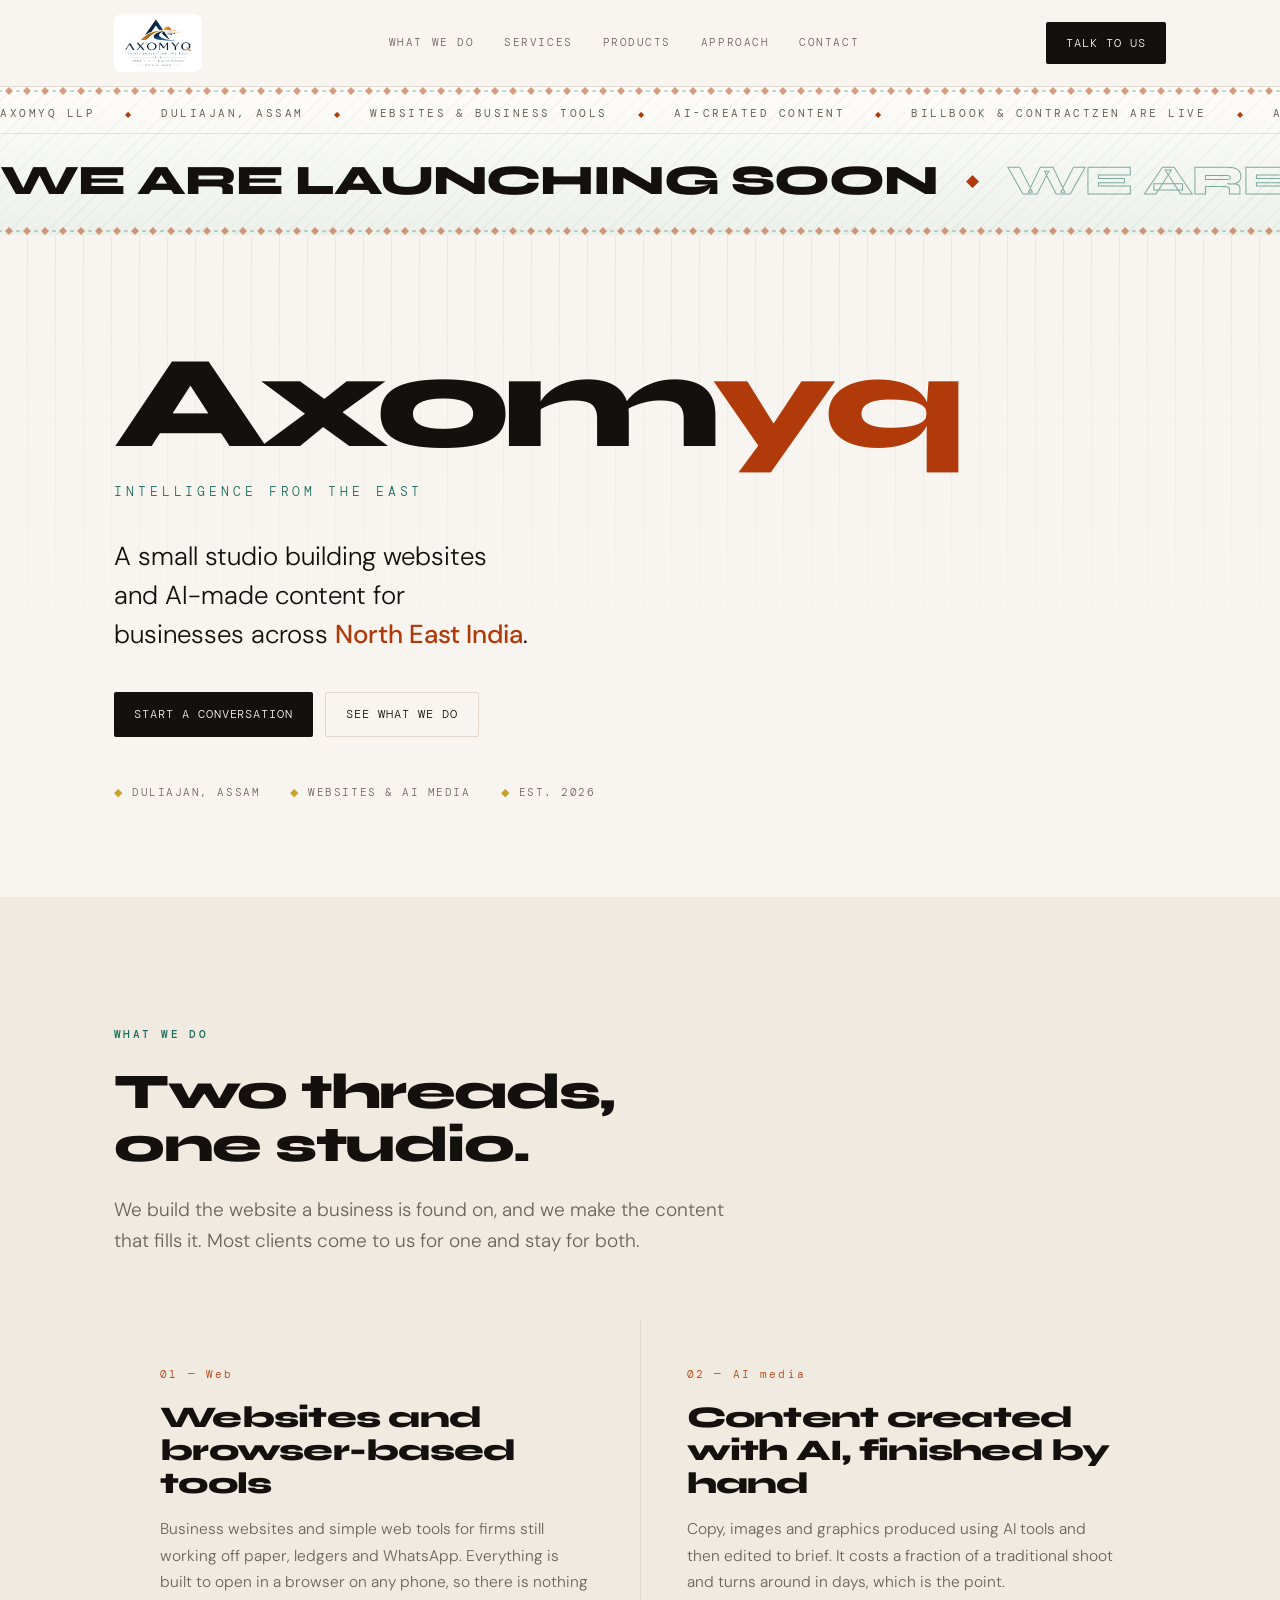
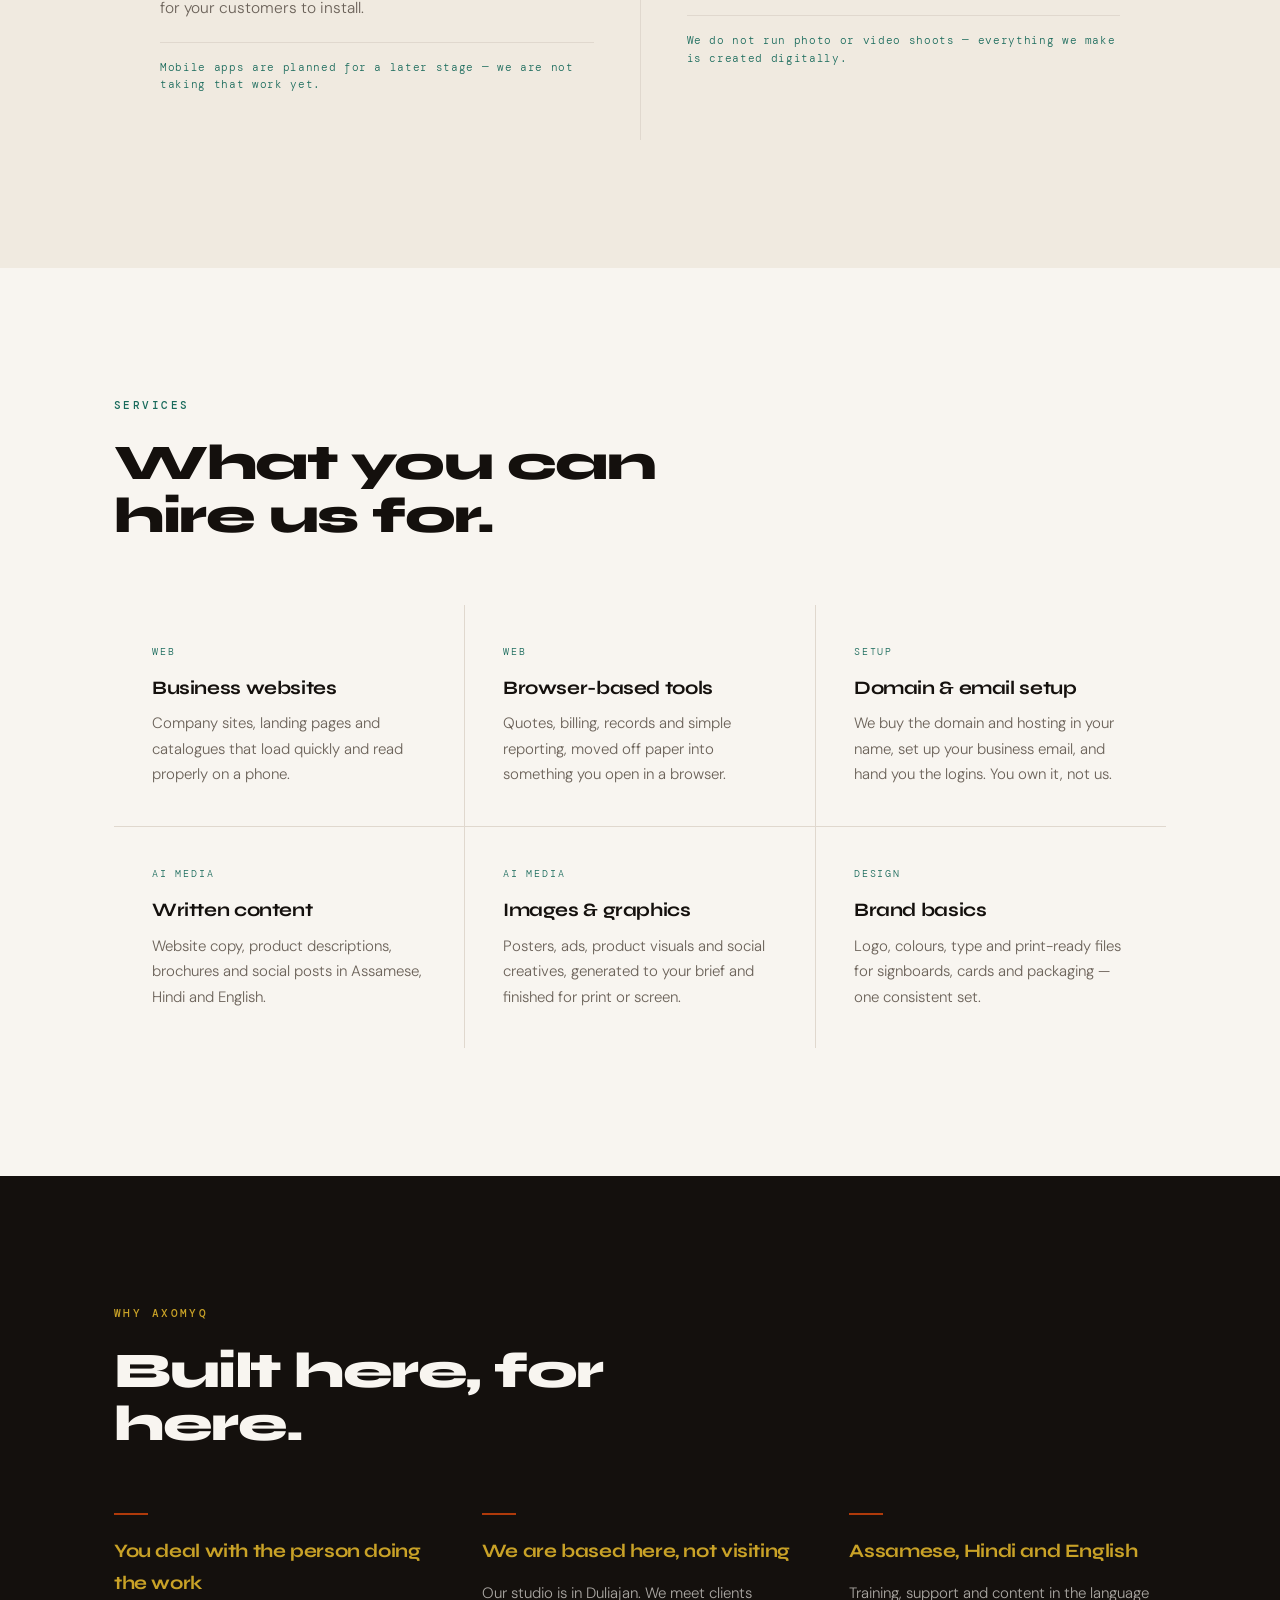
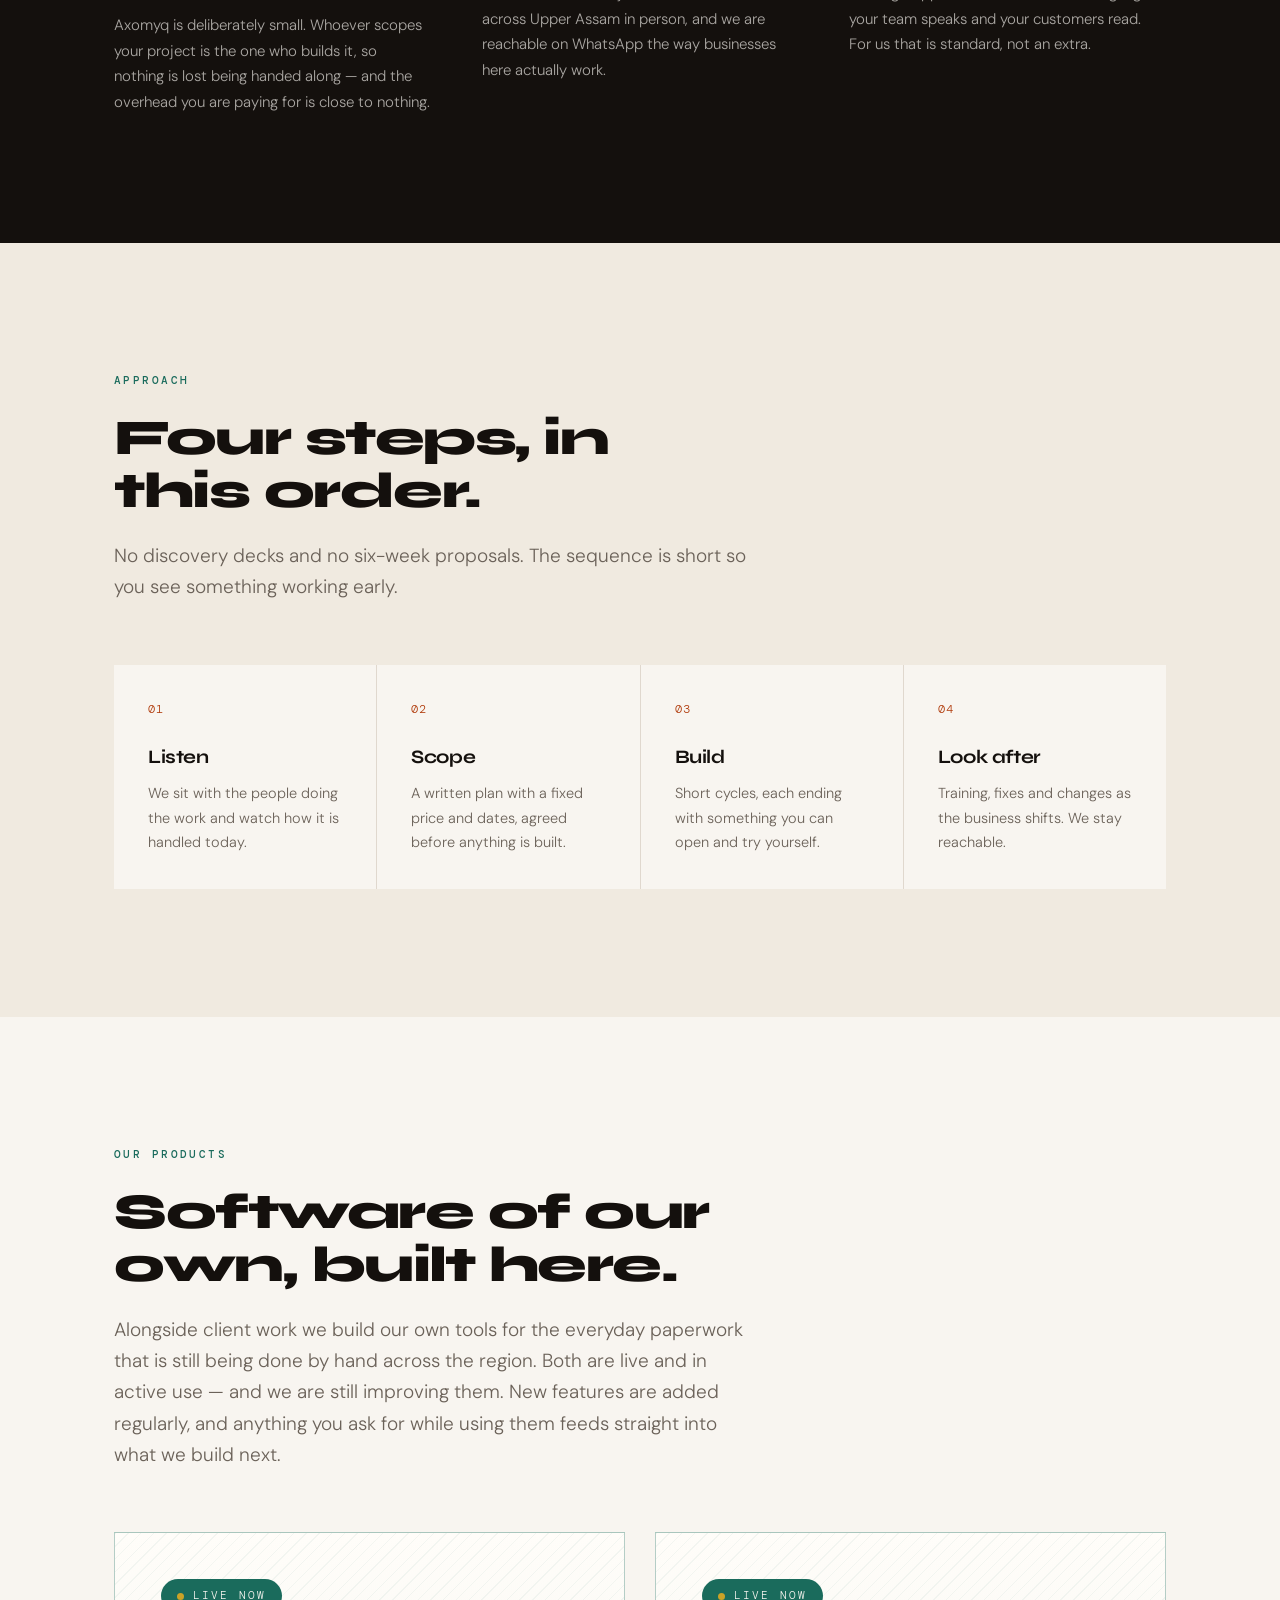
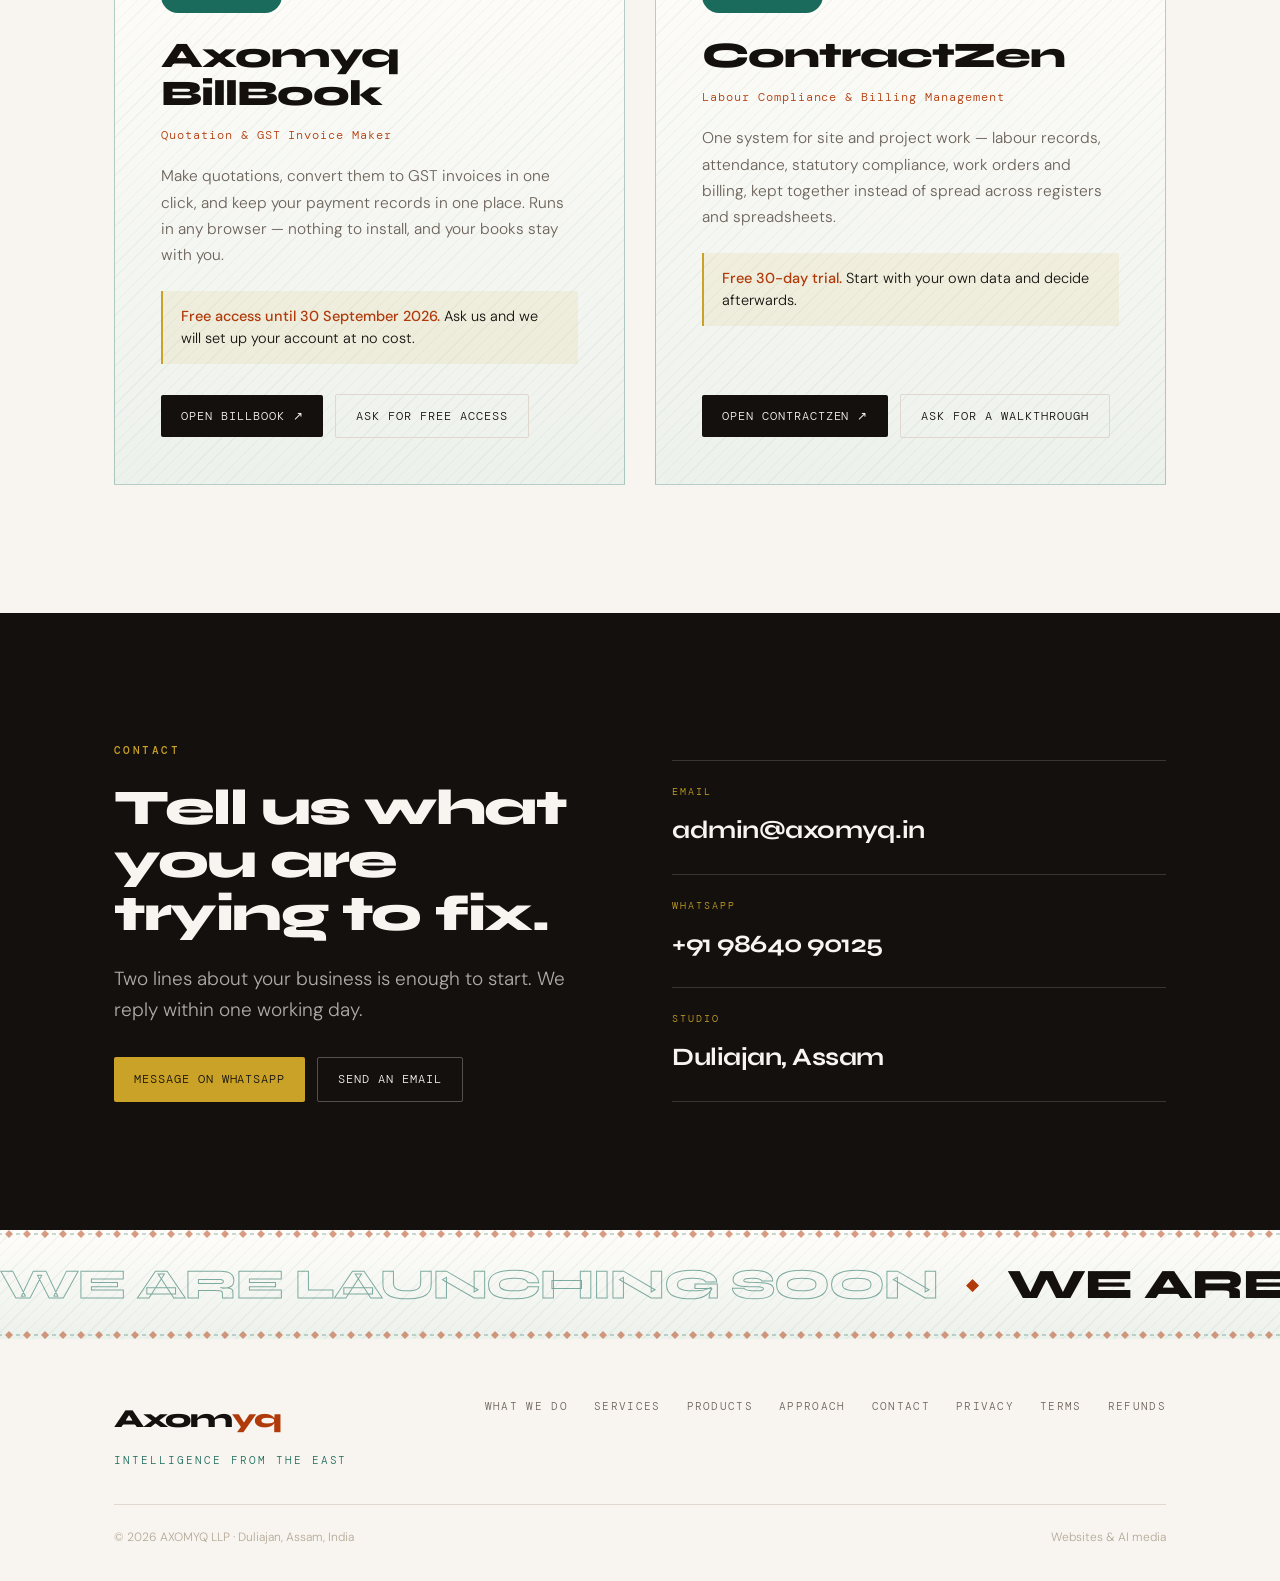
==== index.html @ 0bd185c6 "Add files via upload" ====
<!DOCTYPE html>
<html lang="en">
<head>
<meta charset="UTF-8">
<meta name="viewport" content="width=device-width, initial-scale=1.0">
<title>Axomyq — Websites &amp; AI Media · Duliajan, Assam</title>
<meta name="description" content="Axomyq LLP is a small software and AI-media studio in Duliajan, Assam, building websites and business tools for firms across North East India.">
<meta name="theme-color" content="#F8F5F0">
<meta name="referrer" content="strict-origin-when-cross-origin">
<meta http-equiv="Content-Security-Policy" content="upgrade-insecure-requests">
<script>if (window.top !== window.self) { window.top.location = window.self.location; }</script>

<meta property="og:title" content="Axomyq — Intelligence from the East">
<meta property="og:description" content="Websites, business tools and AI-created content for businesses across North East India. Built in Duliajan, Assam.">
<meta property="og:type" content="website">
<meta property="og:url" content="https://www.axomyq.in/">
<meta property="og:image" content="https://www.axomyq.in/logo.jpeg">

<link rel="icon" href="logo.jpeg">
<link rel="preconnect" href="https://fonts.googleapis.com">
<link rel="preconnect" href="https://fonts.gstatic.com" crossorigin>
<link href="https://fonts.googleapis.com/css2?family=Syne:wght@600;700;800&family=DM+Sans:wght@300;400;500&family=DM+Mono:wght@400;500&display=swap" rel="stylesheet">

<style>
/* ---------- tokens ---------- */
:root{
  --rice:#F8F5F0;
  --rice-deep:#F0EAE0;
  --ink:#14100D;
  --sindoor:#B03A0A;
  --pator:#1A6B5C;
  --muga:#C9A227;
  --clay:#6B6259;
  --line:#E0D8CE;
  --mist:#EDF1EC;        /* pale teal-cream, launch band ground */

  --display:'Syne',sans-serif;
  --body:'DM Sans',sans-serif;
  --mono:'DM Mono',ui-monospace,monospace;

  --pad:clamp(20px,5vw,64px);
  --band:clamp(72px,10vw,128px);
  --max:1180px;
}

*{box-sizing:border-box;margin:0;padding:0}
html{scroll-behavior:smooth}

body{
  background:var(--rice);
  color:var(--ink);
  font-family:var(--body);
  font-weight:300;
  font-size:16px;
  line-height:1.7;
  -webkit-font-smoothing:antialiased;
  overflow-x:hidden;
}

a{color:inherit}
img{display:block}

:focus-visible{outline:2px solid var(--sindoor);outline-offset:3px;border-radius:2px}

.shell{width:100%;max-width:var(--max);margin:0 auto;padding-left:var(--pad);padding-right:var(--pad)}

.skip{position:absolute;left:-9999px;top:0;z-index:99;background:var(--ink);color:var(--rice);padding:12px 18px;font-size:13px}
.skip:focus{left:8px;top:8px}

/* ---------- shared type ---------- */
.eyebrow{
  font-family:var(--mono);font-size:11px;font-weight:500;
  letter-spacing:.22em;text-transform:uppercase;color:var(--pator);
  display:block;margin-bottom:22px;
}
.eyebrow.on-dark{color:var(--muga)}

.h2{
  font-family:var(--display);font-weight:800;
  font-size:clamp(30px,4.6vw,50px);
  line-height:1.06;letter-spacing:-.03em;max-width:16ch;
}
.h3{font-family:var(--display);font-weight:700;font-size:19px;line-height:1.25;letter-spacing:-.02em}
.lede{font-size:clamp(16px,1.7vw,19px);color:var(--clay);line-height:1.65;max-width:52ch;margin-top:22px}
.dark .lede{color:rgba(248,245,240,.68)}

/* ---------- weave rule (gamosa motif) ---------- */
.weave{
  height:8px;background-repeat:repeat-x;background-size:18px 8px;
  background-image:url("data:image/svg+xml,%3Csvg xmlns='http://www.w3.org/2000/svg' width='18' height='8' viewBox='0 0 18 8'%3E%3Cpath d='M9 0l4 4-4 4-4-4z' fill='%23B03A0A'/%3E%3Cpath d='M0 4h2M16 4h2' stroke='%231A6B5C' stroke-width='1'/%3E%3C/svg%3E");
  opacity:.5;
}

/* ---------- header ---------- */
.site-head{
  position:sticky;top:0;z-index:40;
  background:rgba(248,245,240,.92);
  backdrop-filter:blur(10px);
  border-bottom:1px solid var(--line);
}
.head-in{display:flex;align-items:center;justify-content:space-between;gap:24px;height:86px}
.mark{font-family:var(--display);font-weight:800;font-size:21px;letter-spacing:-.05em;text-decoration:none;display:flex;align-items:center}
.mark i{color:var(--sindoor);font-style:normal}
.mark img{height:58px;width:auto;border-radius:8px;display:block}
.mark .txt{display:none}

.nav{display:flex;gap:30px}
.nav a{
  font-family:var(--mono);font-size:11px;letter-spacing:.14em;text-transform:uppercase;
  text-decoration:none;color:var(--clay);padding:4px 0;border-bottom:1px solid transparent;transition:.2s;
}
.nav a:hover{color:var(--ink);border-bottom-color:var(--sindoor)}

.btn{
  display:inline-flex;align-items:center;gap:9px;
  font-family:var(--mono);font-size:12px;letter-spacing:.08em;text-transform:uppercase;
  text-decoration:none;padding:11px 20px;border-radius:2px;transition:.2s;white-space:nowrap;
}
.btn-solid{background:var(--ink);color:var(--rice)}
.btn-solid:hover{background:var(--sindoor)}
.btn-line{border:1px solid var(--line);color:var(--ink)}
.btn-line:hover{border-color:var(--ink)}
.btn-gold{background:var(--muga);color:var(--ink)}
.btn-gold:hover{background:#DDB63A}
.btn-ghost{border:1px solid rgba(248,245,240,.28);color:var(--rice)}
.btn-ghost:hover{border-color:var(--rice)}

/* ---------- launch band ---------- */
.launch-band{
  background:linear-gradient(180deg,#FFFDF9 0%,var(--mist) 100%);
  overflow:hidden;position:relative;
}
.launch-band::after{
  content:"";position:absolute;inset:0;pointer-events:none;
  background-image:repeating-linear-gradient(135deg,rgba(26,107,92,.055) 0 1px,transparent 1px 9px);
}
.band-rows{position:relative;z-index:1}

.ticker{border-bottom:1px solid rgba(20,16,13,.1);overflow:hidden}
.track-sm{display:flex;width:max-content;padding:10px 0;animation:slide 46s linear infinite;animation-direction:reverse;will-change:transform}
.run-sm{display:flex;align-items:center;gap:30px;padding-right:30px}
.run-sm b{
  font-family:var(--mono);font-weight:400;font-size:10.5px;
  letter-spacing:.24em;text-transform:uppercase;color:var(--clay);white-space:nowrap;
}
.run-sm i{font-style:normal;color:var(--sindoor);font-size:8px;line-height:1}

.marq{overflow:hidden}
.track{display:flex;width:max-content;padding:clamp(15px,2vw,26px) 0;animation:slide 30s linear infinite;will-change:transform}
.track.rev{animation-direction:reverse}
.launch-band:hover .track,.launch-band:hover .track-sm{animation-play-state:paused}

@keyframes slide{from{transform:translate3d(0,0,0)}to{transform:translate3d(-50%,0,0)}}

.run{display:flex;align-items:center;gap:clamp(16px,2.2vw,30px);padding-right:clamp(16px,2.2vw,30px)}
.run span{
  font-family:var(--display);font-weight:800;
  font-size:clamp(21px,3.4vw,42px);
  line-height:1;letter-spacing:-.025em;text-transform:uppercase;
  color:var(--ink);white-space:nowrap;
}
.run span.hollow{color:transparent;-webkit-text-stroke:1px rgba(26,107,92,.55)}
.run em{font-style:normal;color:var(--sindoor);font-size:clamp(11px,1.4vw,17px);line-height:1}

/* ---------- hero ---------- */
.hero{position:relative;padding:clamp(56px,9vw,110px) 0 clamp(56px,8vw,96px);overflow:hidden}
.hero::before{
  content:"";position:absolute;inset:0;pointer-events:none;
  background-image:repeating-linear-gradient(90deg,transparent 0 27px,rgba(26,107,92,.09) 27px 28px);
  -webkit-mask-image:linear-gradient(180deg,rgba(0,0,0,.85),transparent 78%);
  mask-image:linear-gradient(180deg,rgba(0,0,0,.85),transparent 78%);
}
.hero-in{position:relative;z-index:1}

.wordmark{font-family:var(--display);font-weight:800;font-size:clamp(54px,11.5vw,132px);line-height:.88;letter-spacing:-.055em}
.wordmark i{color:var(--sindoor);font-style:normal}

.tagline{font-family:var(--mono);font-size:clamp(11px,1.4vw,13px);letter-spacing:.3em;text-transform:uppercase;color:var(--pator);margin-top:20px}

.hero-lede{font-size:clamp(18px,2.3vw,26px);line-height:1.5;font-weight:300;max-width:23ch;margin-top:34px}
.hero-lede b{font-weight:500;color:var(--sindoor)}

.hero-cta{display:flex;flex-wrap:wrap;gap:12px;margin-top:38px}

.hero-meta{
  display:flex;flex-wrap:wrap;gap:10px 30px;margin-top:46px;
  font-family:var(--mono);font-size:11px;letter-spacing:.14em;text-transform:uppercase;color:var(--clay);
}
.hero-meta i{font-style:normal;color:var(--muga)}

/* ---------- section frame ---------- */
.band{padding:var(--band) 0}
.band.tint{background:var(--rice-deep)}
.band.dark{background:var(--ink);color:var(--rice)}
.band.dark .h2{color:var(--rice)}
.band-head{max-width:640px;margin-bottom:clamp(40px,5vw,62px)}

/* ---------- pillars ---------- */
.pillars{display:grid;grid-template-columns:1fr 1fr;gap:1px;background:var(--line)}
.pillar{background:var(--rice);padding:clamp(28px,3.6vw,46px)}
.band.tint .pillar{background:var(--rice-deep)}
.pillar .num{font-family:var(--mono);font-size:11px;letter-spacing:.2em;color:var(--sindoor);display:block;margin-bottom:18px}
.pillar h3{font-family:var(--display);font-weight:800;font-size:clamp(22px,2.8vw,30px);letter-spacing:-.025em;line-height:1.1}
.pillar p{color:var(--clay);margin-top:16px;font-size:15.5px}
.pillar .note{
  margin-top:20px;padding-top:16px;border-top:1px solid var(--line);
  font-family:var(--mono);font-size:11px;letter-spacing:.06em;color:var(--pator);line-height:1.6;
}

/* ---------- services ---------- */
.grid-3{display:grid;grid-template-columns:repeat(3,1fr);gap:1px;background:var(--line)}
.cell{background:var(--rice);padding:clamp(26px,3vw,38px);transition:background .25s}
.cell:hover{background:#fff}
.band.tint .cell{background:var(--rice-deep)}
.band.tint .cell:hover{background:var(--rice)}
.cell .tag{font-family:var(--mono);font-size:10px;letter-spacing:.18em;text-transform:uppercase;color:var(--pator);display:block;margin-bottom:16px}
.cell p{color:var(--clay);font-size:15px;margin-top:12px}

/* ---------- why (dark) ---------- */
.why{display:grid;grid-template-columns:repeat(3,1fr);gap:clamp(28px,4vw,56px)}
.why h3{color:var(--muga);font-family:var(--display);font-weight:700;font-size:19px;letter-spacing:-.02em}
.why p{color:rgba(248,245,240,.66);font-size:15px;margin-top:14px}
.why .bar{width:34px;height:2px;background:var(--sindoor);margin-bottom:20px}

/* ---------- process ---------- */
.steps{display:grid;grid-template-columns:repeat(4,1fr);gap:1px;background:var(--line)}
.step{background:var(--rice);padding:clamp(24px,2.8vw,34px)}
.step .n{font-family:var(--mono);font-size:12px;color:var(--sindoor);display:block;margin-bottom:26px;letter-spacing:.1em}
.step p{color:var(--clay);font-size:14.5px;margin-top:12px}

/* ---------- pipeline ---------- */
.pipe{
  border:1px solid var(--line);padding:clamp(32px,5vw,64px);background:var(--rice);
  display:grid;grid-template-columns:1.15fr 1fr;gap:clamp(28px,4vw,56px);align-items:center;
}
.status{
  display:inline-flex;align-items:center;gap:10px;
  font-family:var(--mono);font-size:11px;letter-spacing:.16em;text-transform:uppercase;color:var(--clay);
  border:1px solid var(--line);border-radius:40px;padding:9px 18px;background:#fff;
}
.dot{width:7px;height:7px;border-radius:50%;background:var(--pator);animation:pulse 2.4s infinite}
@keyframes pulse{0%,100%{opacity:1}50%{opacity:.25}}

/* ---------- products ---------- */
.products{display:grid;grid-template-columns:1fr 1fr;gap:clamp(20px,2.4vw,30px);align-items:stretch}
.prod{
  border:1px solid var(--line);background:var(--rice);
  padding:clamp(28px,3.6vw,48px);display:flex;flex-direction:column;
}
.prod.live{
  background:linear-gradient(180deg,#FFFDF9 0%,var(--mist) 100%);
  border-color:rgba(26,107,92,.32);position:relative;overflow:hidden;
}
.prod.live::after{
  content:"";position:absolute;inset:0;pointer-events:none;
  background-image:repeating-linear-gradient(135deg,rgba(26,107,92,.05) 0 1px,transparent 1px 9px);
}
.prod > *{position:relative;z-index:1}
.prod .kicker{
  display:inline-flex;align-items:center;gap:9px;align-self:flex-start;
  font-family:var(--mono);font-size:10.5px;letter-spacing:.2em;text-transform:uppercase;
  border-radius:40px;padding:8px 16px;margin-bottom:24px;
}
.kicker.now{background:var(--pator);color:var(--rice)}
.kicker.now .dot{background:var(--muga)}
.kicker.next{border:1px solid var(--line);background:#fff;color:var(--clay)}
.prod h3{font-family:var(--display);font-weight:800;font-size:clamp(25px,3.2vw,36px);letter-spacing:-.03em;line-height:1.05}
.prod .sub{
  font-family:var(--mono);font-size:12px;letter-spacing:.08em;
  color:var(--sindoor);margin-top:12px;
}
.prod p{color:var(--clay);font-size:15.5px;margin-top:18px}
.prod .prod-cta{margin-top:auto;padding-top:30px;display:flex;flex-wrap:wrap;gap:12px;align-items:center}
.offer{
  margin-top:22px;padding:14px 18px;border-left:2px solid var(--muga);
  background:rgba(201,162,39,.1);font-size:14.5px;color:var(--ink);line-height:1.55;
}
.offer b{font-weight:500;color:var(--sindoor)}
@media (max-width:900px){ .products{grid-template-columns:1fr} }

/* ---------- contact ---------- */
.contact{display:grid;grid-template-columns:1fr 1fr;gap:clamp(30px,5vw,70px);align-items:end}
.chan{display:block;text-decoration:none;padding:22px 0;border-top:1px solid rgba(248,245,240,.16)}
.chan:last-child{border-bottom:1px solid rgba(248,245,240,.16)}
.chan .k{font-family:var(--mono);font-size:10px;letter-spacing:.2em;text-transform:uppercase;color:var(--muga);display:block;margin-bottom:9px}
.chan .v{font-family:var(--display);font-weight:700;font-size:clamp(18px,2.2vw,25px);letter-spacing:-.02em;color:var(--rice);transition:color .2s;display:inline-block}
.chan:hover .v{color:var(--muga)}

/* ---------- footer ---------- */
.site-foot{background:var(--rice);padding:clamp(40px,5vw,58px) 0 34px}
.foot-in{display:flex;flex-wrap:wrap;gap:22px 40px;justify-content:space-between;align-items:flex-start}
.foot-tag{font-family:var(--mono);font-size:11px;letter-spacing:.18em;text-transform:uppercase;color:var(--pator);margin-top:10px}
.foot-links{display:flex;flex-wrap:wrap;gap:8px 26px}
.foot-links a{font-family:var(--mono);font-size:11px;letter-spacing:.12em;text-transform:uppercase;color:var(--clay);text-decoration:none}
.foot-links a:hover{color:var(--sindoor)}
.legal{
  margin-top:34px;padding-top:22px;border-top:1px solid var(--line);
  font-size:12px;color:#B3A897;display:flex;flex-wrap:wrap;gap:6px 22px;justify-content:space-between;
}

/* ---------- reveal ---------- */
[data-reveal]{opacity:0;transform:translateY(20px);transition:opacity .7s ease,transform .7s cubic-bezier(.2,.7,.3,1)}
[data-reveal].in{opacity:1;transform:none}

/* ---------- responsive ---------- */
@media (max-width:900px){
  .nav{display:none}
  .grid-3,.why,.steps{grid-template-columns:1fr 1fr}
  .pipe,.contact{grid-template-columns:1fr;align-items:start}
  .hero-lede{max-width:100%}
}
@media (max-width:600px){
  .pillars,.grid-3,.why,.steps{grid-template-columns:1fr}
  .head-in{height:70px}
  .mark img{height:46px}
  .btn{padding:10px 15px;font-size:11px}
  .track{animation-duration:20s}
  .track-sm{animation-duration:32s}
}

@media (prefers-reduced-motion:reduce){
  html{scroll-behavior:auto}
  .track,.track-sm{animation:none}
  .dot{animation:none}
  [data-reveal]{opacity:1;transform:none;transition:none}
}
</style>
</head>
<body>

<a class="skip" href="#main">Skip to content</a>

<!-- ============ HEADER ============ -->
<header class="site-head">
  <div class="shell head-in">
    <a href="#top" class="mark" aria-label="Axomyq — home">
      <img src="logo.jpeg" alt="Axomyq"
           onerror="this.style.display='none';this.nextElementSibling.style.display='block'">
      <span class="txt">Axom<i>yq</i></span>
    </a>
    <nav class="nav" aria-label="Primary">
      <a href="#work">What we do</a>
      <a href="#services">Services</a>
      <a href="#products">Products</a>
      <a href="#approach">Approach</a>
      <a href="#contact">Contact</a>
    </nav>
    <a class="btn btn-solid" href="https://wa.me/919864090125">Talk to us</a>
  </div>
</header>

<!-- ============ LAUNCH BAND ============ -->
<section class="launch-band" aria-label="Launch status">
  <div class="weave"></div>
  <div class="band-rows">

    <div class="ticker">
      <div class="track-sm">
        <div class="run-sm">
          <b>Axomyq LLP</b><i>◆</i>
          <b>Duliajan, Assam</b><i>◆</i>
          <b>Websites &amp; business tools</b><i>◆</i>
          <b>AI-created content</b><i>◆</i>
          <b>BillBook &amp; ContractZen are live</b><i>◆</i>
          <b>Assamese · Hindi · English</b><i>◆</i>
        </div>
        <div class="run-sm" aria-hidden="true">
          <b>Axomyq LLP</b><i>◆</i>
          <b>Duliajan, Assam</b><i>◆</i>
          <b>Websites &amp; business tools</b><i>◆</i>
          <b>AI-created content</b><i>◆</i>
          <b>BillBook &amp; ContractZen are live</b><i>◆</i>
          <b>Assamese · Hindi · English</b><i>◆</i>
        </div>
      </div>
    </div>

    <div class="marq">
      <div class="track">
        <div class="run">
          <span>We are launching soon</span><em>◆</em>
          <span class="hollow">We are launching soon</span><em>◆</em>
          <span>We are launching soon</span><em>◆</em>
          <span class="hollow">We are launching soon</span><em>◆</em>
        </div>
        <div class="run" aria-hidden="true">
          <span>We are launching soon</span><em>◆</em>
          <span class="hollow">We are launching soon</span><em>◆</em>
          <span>We are launching soon</span><em>◆</em>
          <span class="hollow">We are launching soon</span><em>◆</em>
        </div>
      </div>
    </div>

  </div>
  <div class="weave"></div>
</section>

<main id="main">

<!-- ============ HERO ============ -->
<section class="hero" id="top">
  <div class="shell hero-in">
    <h1 class="wordmark" data-reveal>Axom<i>yq</i></h1>
    <p class="tagline" data-reveal>Intelligence from the East</p>

    <p class="hero-lede" data-reveal>
      A small studio building websites and AI-made content for businesses across
      <b>North East India</b>.
    </p>

    <div class="hero-cta" data-reveal>
      <a class="btn btn-solid" href="#contact">Start a conversation</a>
      <a class="btn btn-line" href="#work">See what we do</a>
    </div>

    <div class="hero-meta" data-reveal>
      <div><i>◆</i> Duliajan, Assam</div>
      <div><i>◆</i> Websites &amp; AI media</div>
      <div><i>◆</i> Est. 2026</div>
    </div>
  </div>
</section>

<!-- ============ TWO PILLARS ============ -->
<section class="band tint" id="work">
  <div class="shell">
    <div class="band-head" data-reveal>
      <span class="eyebrow">What we do</span>
      <h2 class="h2">Two threads, one studio.</h2>
      <p class="lede">
        We build the website a business is found on, and we make the content that fills it.
        Most clients come to us for one and stay for both.
      </p>
    </div>

    <div class="pillars" data-reveal>
      <article class="pillar">
        <span class="num">01 — Web</span>
        <h3>Websites and browser-based tools</h3>
        <p>
          Business websites and simple web tools for firms still working off paper,
          ledgers and WhatsApp. Everything is built to open in a browser on any
          phone, so there is nothing for your customers to install.
        </p>
        <p class="note">Mobile apps are planned for a later stage — we are not taking that work yet.</p>
      </article>
      <article class="pillar">
        <span class="num">02 — AI media</span>
        <h3>Content created with AI, finished by hand</h3>
        <p>
          Copy, images and graphics produced using AI tools and then edited to brief.
          It costs a fraction of a traditional shoot and turns around in days,
          which is the point.
        </p>
        <p class="note">We do not run photo or video shoots — everything we make is created digitally.</p>
      </article>
    </div>
  </div>
</section>

<!-- ============ SERVICES ============ -->
<section class="band" id="services">
  <div class="shell">
    <div class="band-head" data-reveal>
      <span class="eyebrow">Services</span>
      <h2 class="h2">What you can hire us for.</h2>
    </div>

    <div class="grid-3" data-reveal>
      <article class="cell">
        <span class="tag">Web</span>
        <h3 class="h3">Business websites</h3>
        <p>Company sites, landing pages and catalogues that load quickly and read properly on a phone.</p>
      </article>
      <article class="cell">
        <span class="tag">Web</span>
        <h3 class="h3">Browser-based tools</h3>
        <p>Quotes, billing, records and simple reporting, moved off paper into something you open in a browser.</p>
      </article>
      <article class="cell">
        <span class="tag">Setup</span>
        <h3 class="h3">Domain &amp; email setup</h3>
        <p>We buy the domain and hosting in your name, set up your business email, and hand you the logins. You own it, not us.</p>
      </article>
      <article class="cell">
        <span class="tag">AI media</span>
        <h3 class="h3">Written content</h3>
        <p>Website copy, product descriptions, brochures and social posts in Assamese, Hindi and English.</p>
      </article>
      <article class="cell">
        <span class="tag">AI media</span>
        <h3 class="h3">Images &amp; graphics</h3>
        <p>Posters, ads, product visuals and social creatives, generated to your brief and finished for print or screen.</p>
      </article>
      <article class="cell">
        <span class="tag">Design</span>
        <h3 class="h3">Brand basics</h3>
        <p>Logo, colours, type and print-ready files for signboards, cards and packaging — one consistent set.</p>
      </article>
    </div>
  </div>
</section>

<!-- ============ WHY ============ -->
<section class="band dark">
  <div class="shell">
    <div class="band-head" data-reveal>
      <span class="eyebrow on-dark">Why Axomyq</span>
      <h2 class="h2">Built here, for here.</h2>
    </div>

    <div class="why" data-reveal>
      <div>
        <div class="bar"></div>
        <h3>You deal with the person doing the work</h3>
        <p>Axomyq is deliberately small. Whoever scopes your project is the one who builds it, so nothing is lost being handed along — and the overhead you are paying for is close to nothing.</p>
      </div>
      <div>
        <div class="bar"></div>
        <h3>We are based here, not visiting</h3>
        <p>Our studio is in Duliajan. We meet clients across Upper Assam in person, and we are reachable on WhatsApp the way businesses here actually work.</p>
      </div>
      <div>
        <div class="bar"></div>
        <h3>Assamese, Hindi and English</h3>
        <p>Training, support and content in the language your team speaks and your customers read. For us that is standard, not an extra.</p>
      </div>
    </div>
  </div>
</section>

<!-- ============ APPROACH ============ -->
<section class="band tint" id="approach">
  <div class="shell">
    <div class="band-head" data-reveal>
      <span class="eyebrow">Approach</span>
      <h2 class="h2">Four steps, in this order.</h2>
      <p class="lede">No discovery decks and no six-week proposals. The sequence is short so you see something working early.</p>
    </div>

    <div class="steps" data-reveal>
      <article class="step">
        <span class="n">01</span>
        <h3 class="h3">Listen</h3>
        <p>We sit with the people doing the work and watch how it is handled today.</p>
      </article>
      <article class="step">
        <span class="n">02</span>
        <h3 class="h3">Scope</h3>
        <p>A written plan with a fixed price and dates, agreed before anything is built.</p>
      </article>
      <article class="step">
        <span class="n">03</span>
        <h3 class="h3">Build</h3>
        <p>Short cycles, each ending with something you can open and try yourself.</p>
      </article>
      <article class="step">
        <span class="n">04</span>
        <h3 class="h3">Look after</h3>
        <p>Training, fixes and changes as the business shifts. We stay reachable.</p>
      </article>
    </div>
  </div>
</section>

<!-- ============ PRODUCTS ============ -->
<section class="band" id="products">
  <div class="shell">
    <div class="band-head" data-reveal>
      <span class="eyebrow">Our products</span>
      <h2 class="h2">Software of our own, built here.</h2>
      <p class="lede">
        Alongside client work we build our own tools for the everyday paperwork
        that is still being done by hand across the region.
        Both are live and in active use — and we are still improving them. New
        features are added regularly, and anything you ask for while using them
        feeds straight into what we build next.
      </p>
    </div>

    <div class="products" data-reveal>

      <article class="prod live">
        <span class="kicker now"><span class="dot"></span> Live now</span>
        <h3>Axomyq BillBook</h3>
        <p class="sub">Quotation &amp; GST Invoice Maker</p>
        <p>
          Make quotations, convert them to GST invoices in one click, and keep your
          payment records in one place. Runs in any browser — nothing to install,
          and your books stay with you.
        </p>
        <div class="offer">
          <b>Free access until 30 September 2026.</b>
          Ask us and we will set up your account at no cost.
        </div>
        <div class="prod-cta">
          <a class="btn btn-solid" href="https://app.axomyq.in" target="_blank" rel="noopener noreferrer">Open BillBook ↗</a>
          <a class="btn btn-line" href="https://wa.me/919864090125" target="_blank" rel="noopener noreferrer">Ask for free access</a>
        </div>
      </article>

      <article class="prod live">
        <span class="kicker now"><span class="dot"></span> Live now</span>
        <h3>ContractZen</h3>
        <p class="sub">Labour Compliance &amp; Billing Management</p>
        <p>
          One system for site and project work — labour records, attendance,
          statutory compliance, work orders and billing, kept together instead
          of spread across registers and spreadsheets.
        </p>
        <div class="offer">
          <b>Free 30-day trial.</b>
          Start with your own data and decide afterwards.
        </div>
        <div class="prod-cta">
          <a class="btn btn-solid" href="https://contractzen.axomyq.in/" target="_blank" rel="noopener noreferrer">Open ContractZen ↗</a>
          <a class="btn btn-line" href="https://wa.me/919864090125" target="_blank" rel="noopener noreferrer">Ask for a walkthrough</a>
        </div>
      </article>

    </div>
  </div>
</section>

<!-- ============ CONTACT ============ -->
<section class="band dark" id="contact">
  <div class="shell">
    <div class="contact">
      <div data-reveal>
        <span class="eyebrow on-dark">Contact</span>
        <h2 class="h2">Tell us what you are trying to fix.</h2>
        <p class="lede">
          Two lines about your business is enough to start.
          We reply within one working day.
        </p>
        <div class="hero-cta" style="margin-top:32px">
          <a class="btn btn-gold" href="https://wa.me/919864090125">Message on WhatsApp</a>
          <a class="btn btn-ghost" href="mailto:admin@axomyq.in">Send an email</a>
        </div>
      </div>

      <div data-reveal>
        <a class="chan" href="mailto:admin@axomyq.in">
          <span class="k">Email</span>
          <span class="v">admin@axomyq.in</span>
        </a>
        <a class="chan" href="https://wa.me/919864090125">
          <span class="k">WhatsApp</span>
          <span class="v">+91 98640 90125</span>
        </a>
        <a class="chan" href="https://maps.google.com/?q=Duliajan,Assam">
          <span class="k">Studio</span>
          <span class="v">Duliajan, Assam</span>
        </a>
      </div>
    </div>
  </div>
</section>

<!-- ============ LAUNCH BAND (reprise) ============ -->
<section class="launch-band" aria-hidden="true">
  <div class="weave"></div>
  <div class="band-rows">
    <div class="marq">
      <div class="track rev">
        <div class="run">
          <span class="hollow">We are launching soon</span><em>◆</em>
          <span>We are launching soon</span><em>◆</em>
          <span class="hollow">We are launching soon</span><em>◆</em>
          <span>We are launching soon</span><em>◆</em>
        </div>
        <div class="run">
          <span class="hollow">We are launching soon</span><em>◆</em>
          <span>We are launching soon</span><em>◆</em>
          <span class="hollow">We are launching soon</span><em>◆</em>
          <span>We are launching soon</span><em>◆</em>
        </div>
      </div>
    </div>
  </div>
  <div class="weave"></div>
</section>

</main>

<!-- ============ FOOTER ============ -->
<footer class="site-foot">
  <div class="shell">
    <div class="foot-in">
      <div>
        <a href="#top" class="mark" style="font-size:26px">Axom<i>yq</i></a>
        <p class="foot-tag">Intelligence from the East</p>
      </div>
      <nav class="foot-links" aria-label="Footer">
        <a href="#work">What we do</a>
        <a href="#services">Services</a>
        <a href="#products">Products</a>
        <a href="#approach">Approach</a>
        <a href="#contact">Contact</a>
        <a href="#">Privacy</a>
        <a href="#">Terms</a>
        <a href="#">Refunds</a>
      </nav>
    </div>
    <div class="legal">
      <span>© 2026 AXOMYQ LLP · Duliajan, Assam, India</span>
      <span>Websites &amp; AI media</span>
    </div>
  </div>
</footer>

<script>
(function(){
  var items = document.querySelectorAll('[data-reveal]');
  if (!('IntersectionObserver' in window) ||
      window.matchMedia('(prefers-reduced-motion: reduce)').matches){
    items.forEach(function(el){ el.classList.add('in'); });
    return;
  }
  var io = new IntersectionObserver(function(entries){
    entries.forEach(function(e){
      if (e.isIntersecting){ e.target.classList.add('in'); io.unobserve(e.target); }
    });
  }, { threshold: 0.12, rootMargin: '0px 0px -8% 0px' });

  items.forEach(function(el, i){
    el.style.transitionDelay = (Math.min(i, 4) * 70) + 'ms';
    io.observe(el);
  });
})();
</script>

</body>
</html>
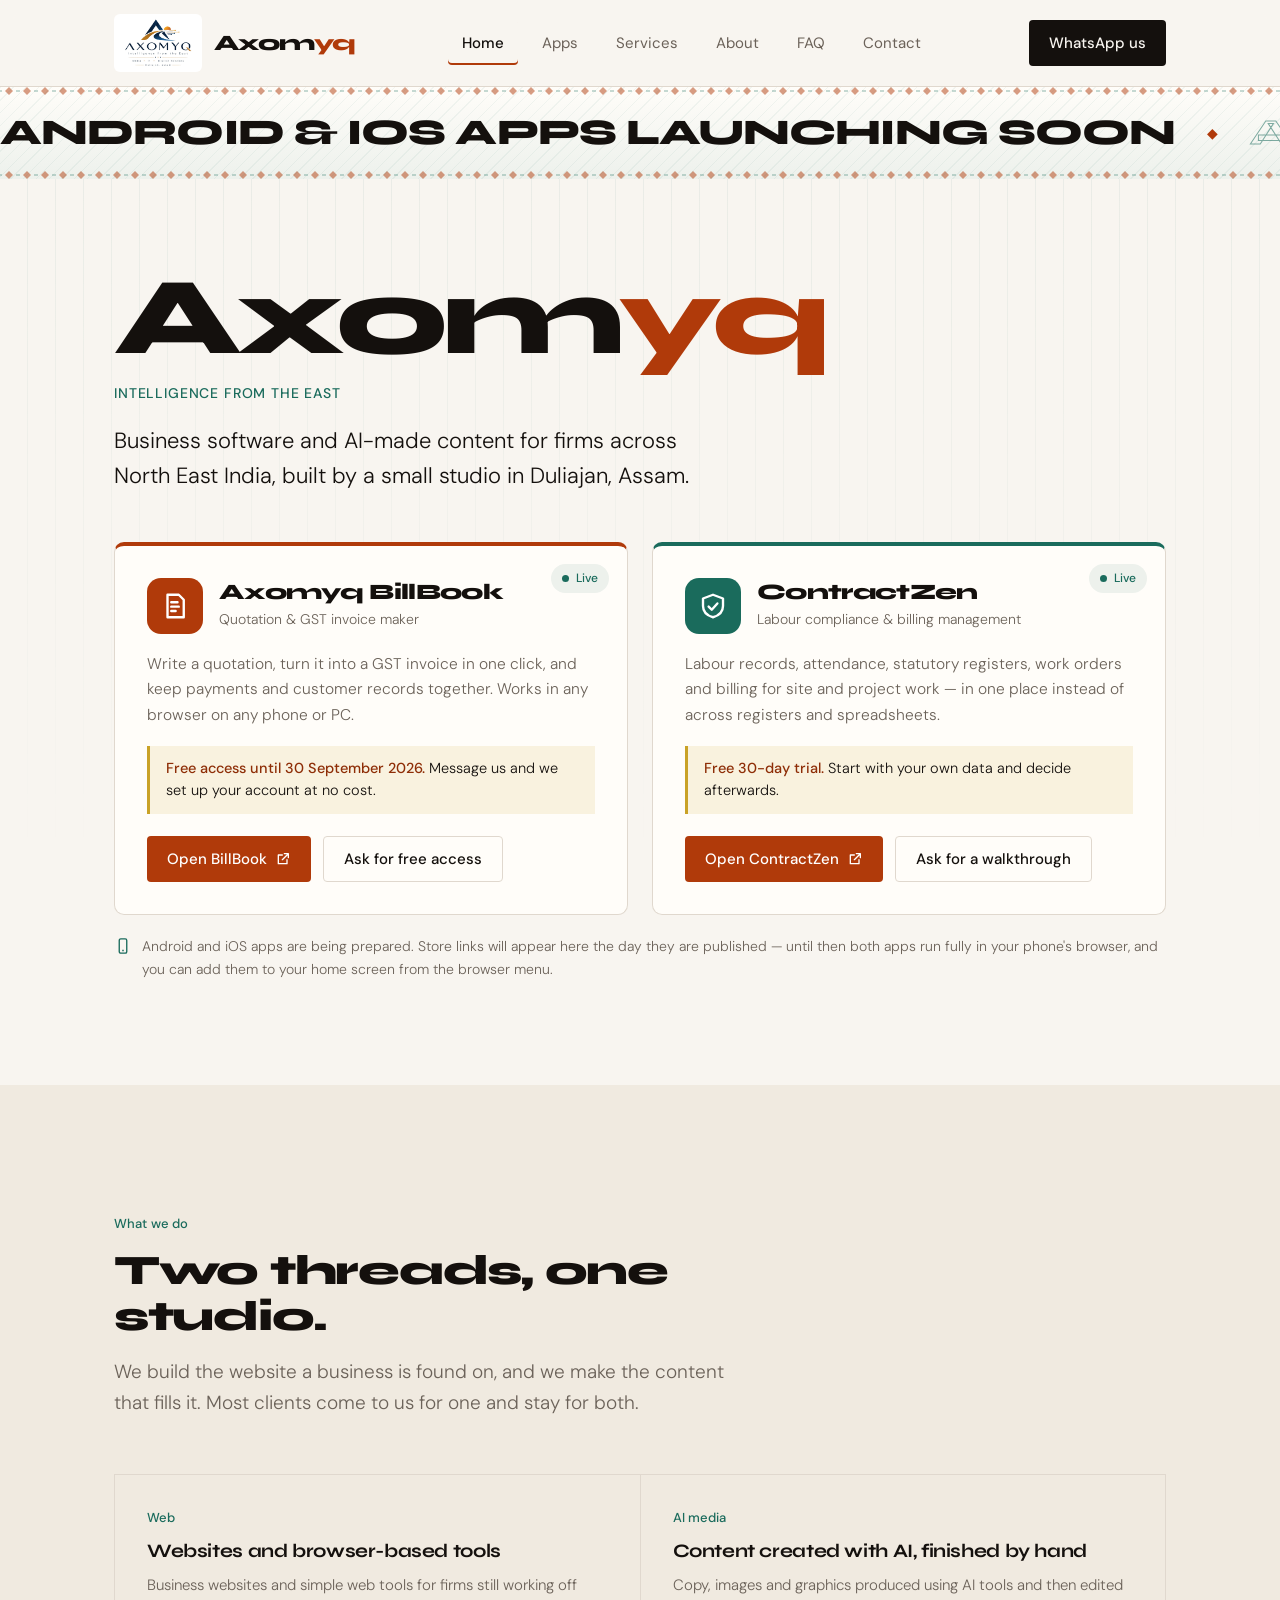
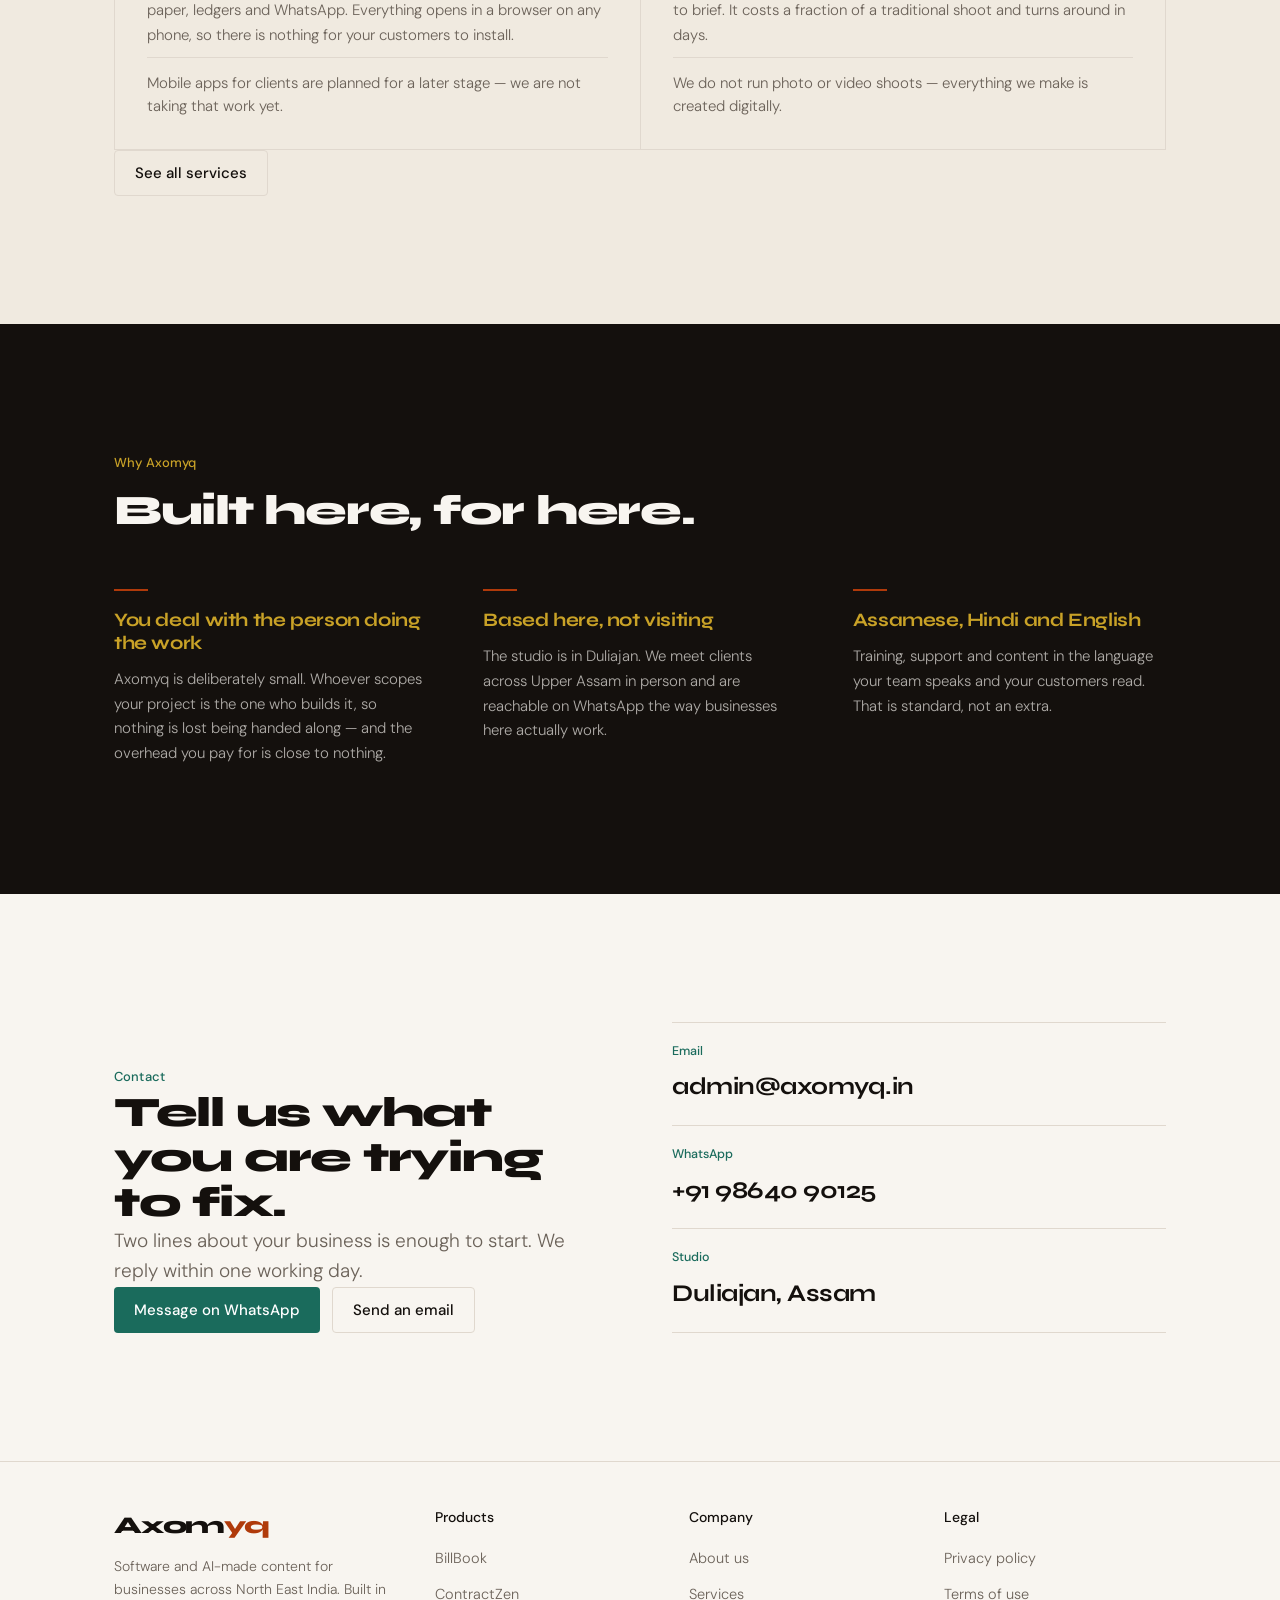
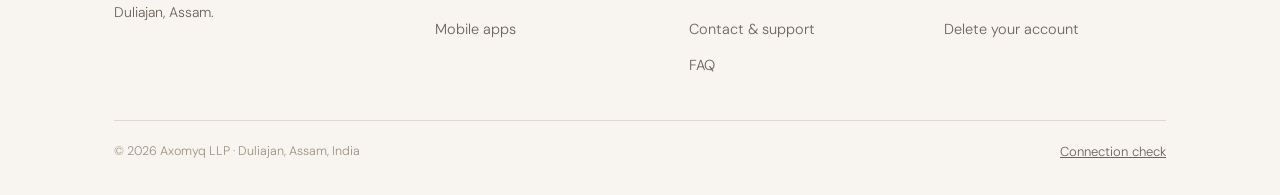
==== commit e027852b: "Add files via upload" ====
--- a/index.html
+++ b/index.html
@@ -2,734 +2,142 @@
 <html lang="en">
 <head>
 <meta charset="UTF-8">
-<meta name="viewport" content="width=device-width, initial-scale=1.0">
-<title>Axomyq — Websites &amp; AI Media · Duliajan, Assam</title>
-<meta name="description" content="Axomyq LLP is a small software and AI-media studio in Duliajan, Assam, building websites and business tools for firms across North East India.">
+<meta name="viewport" content="width=device-width, initial-scale=1, viewport-fit=cover">
+<title>Axomyq — BillBook, ContractZen and business software from Assam</title>
+<meta name="description" content="Open BillBook (GST quotations and invoices) and ContractZen (labour compliance and billing). Business software and AI-made content for North East India, built in Duliajan, Assam.">
+<link rel="canonical" href="https://www.axomyq.in/">
 <meta name="theme-color" content="#F8F5F0">
 <meta name="referrer" content="strict-origin-when-cross-origin">
-<meta http-equiv="Content-Security-Policy" content="upgrade-insecure-requests">
-<script>if (window.top !== window.self) { window.top.location = window.self.location; }</script>
-
-<meta property="og:title" content="Axomyq — Intelligence from the East">
-<meta property="og:description" content="Websites, business tools and AI-created content for businesses across North East India. Built in Duliajan, Assam.">
+<meta property="og:title" content="Axomyq — BillBook, ContractZen and business software from Assam">
+<meta property="og:description" content="Open BillBook (GST quotations and invoices) and ContractZen (labour compliance and billing). Business software and AI-made content for North East India, built in Duliajan, Assam.">
 <meta property="og:type" content="website">
 <meta property="og:url" content="https://www.axomyq.in/">
 <meta property="og:image" content="https://www.axomyq.in/logo.jpeg">
-
-<link rel="icon" href="logo.jpeg">
-<link rel="preconnect" href="https://fonts.googleapis.com">
-<link rel="preconnect" href="https://fonts.gstatic.com" crossorigin>
-<link href="https://fonts.googleapis.com/css2?family=Syne:wght@600;700;800&family=DM+Sans:wght@300;400;500&family=DM+Mono:wght@400;500&display=swap" rel="stylesheet">
-
-<style>
-/* ---------- tokens ---------- */
-:root{
-  --rice:#F8F5F0;
-  --rice-deep:#F0EAE0;
-  --ink:#14100D;
-  --sindoor:#B03A0A;
-  --pator:#1A6B5C;
-  --muga:#C9A227;
-  --clay:#6B6259;
-  --line:#E0D8CE;
-  --mist:#EDF1EC;        /* pale teal-cream, launch band ground */
-
-  --display:'Syne',sans-serif;
-  --body:'DM Sans',sans-serif;
-  --mono:'DM Mono',ui-monospace,monospace;
-
-  --pad:clamp(20px,5vw,64px);
-  --band:clamp(72px,10vw,128px);
-  --max:1180px;
-}
-
-*{box-sizing:border-box;margin:0;padding:0}
-html{scroll-behavior:smooth}
-
-body{
-  background:var(--rice);
-  color:var(--ink);
-  font-family:var(--body);
-  font-weight:300;
-  font-size:16px;
-  line-height:1.7;
-  -webkit-font-smoothing:antialiased;
-  overflow-x:hidden;
-}
-
-a{color:inherit}
-img{display:block}
-
-:focus-visible{outline:2px solid var(--sindoor);outline-offset:3px;border-radius:2px}
-
-.shell{width:100%;max-width:var(--max);margin:0 auto;padding-left:var(--pad);padding-right:var(--pad)}
-
-.skip{position:absolute;left:-9999px;top:0;z-index:99;background:var(--ink);color:var(--rice);padding:12px 18px;font-size:13px}
-.skip:focus{left:8px;top:8px}
-
-/* ---------- shared type ---------- */
-.eyebrow{
-  font-family:var(--mono);font-size:11px;font-weight:500;
-  letter-spacing:.22em;text-transform:uppercase;color:var(--pator);
-  display:block;margin-bottom:22px;
-}
-.eyebrow.on-dark{color:var(--muga)}
-
-.h2{
-  font-family:var(--display);font-weight:800;
-  font-size:clamp(30px,4.6vw,50px);
-  line-height:1.06;letter-spacing:-.03em;max-width:16ch;
-}
-.h3{font-family:var(--display);font-weight:700;font-size:19px;line-height:1.25;letter-spacing:-.02em}
-.lede{font-size:clamp(16px,1.7vw,19px);color:var(--clay);line-height:1.65;max-width:52ch;margin-top:22px}
-.dark .lede{color:rgba(248,245,240,.68)}
-
-/* ---------- weave rule (gamosa motif) ---------- */
-.weave{
-  height:8px;background-repeat:repeat-x;background-size:18px 8px;
-  background-image:url("data:image/svg+xml,%3Csvg xmlns='http://www.w3.org/2000/svg' width='18' height='8' viewBox='0 0 18 8'%3E%3Cpath d='M9 0l4 4-4 4-4-4z' fill='%23B03A0A'/%3E%3Cpath d='M0 4h2M16 4h2' stroke='%231A6B5C' stroke-width='1'/%3E%3C/svg%3E");
-  opacity:.5;
-}
-
-/* ---------- header ---------- */
-.site-head{
-  position:sticky;top:0;z-index:40;
-  background:rgba(248,245,240,.92);
-  backdrop-filter:blur(10px);
-  border-bottom:1px solid var(--line);
-}
-.head-in{display:flex;align-items:center;justify-content:space-between;gap:24px;height:86px}
-.mark{font-family:var(--display);font-weight:800;font-size:21px;letter-spacing:-.05em;text-decoration:none;display:flex;align-items:center}
-.mark i{color:var(--sindoor);font-style:normal}
-.mark img{height:58px;width:auto;border-radius:8px;display:block}
-.mark .txt{display:none}
-
-.nav{display:flex;gap:30px}
-.nav a{
-  font-family:var(--mono);font-size:11px;letter-spacing:.14em;text-transform:uppercase;
-  text-decoration:none;color:var(--clay);padding:4px 0;border-bottom:1px solid transparent;transition:.2s;
-}
-.nav a:hover{color:var(--ink);border-bottom-color:var(--sindoor)}
-
-.btn{
-  display:inline-flex;align-items:center;gap:9px;
-  font-family:var(--mono);font-size:12px;letter-spacing:.08em;text-transform:uppercase;
-  text-decoration:none;padding:11px 20px;border-radius:2px;transition:.2s;white-space:nowrap;
-}
-.btn-solid{background:var(--ink);color:var(--rice)}
-.btn-solid:hover{background:var(--sindoor)}
-.btn-line{border:1px solid var(--line);color:var(--ink)}
-.btn-line:hover{border-color:var(--ink)}
-.btn-gold{background:var(--muga);color:var(--ink)}
-.btn-gold:hover{background:#DDB63A}
-.btn-ghost{border:1px solid rgba(248,245,240,.28);color:var(--rice)}
-.btn-ghost:hover{border-color:var(--rice)}
-
-/* ---------- launch band ---------- */
-.launch-band{
-  background:linear-gradient(180deg,#FFFDF9 0%,var(--mist) 100%);
-  overflow:hidden;position:relative;
-}
-.launch-band::after{
-  content:"";position:absolute;inset:0;pointer-events:none;
-  background-image:repeating-linear-gradient(135deg,rgba(26,107,92,.055) 0 1px,transparent 1px 9px);
-}
-.band-rows{position:relative;z-index:1}
-
-.ticker{border-bottom:1px solid rgba(20,16,13,.1);overflow:hidden}
-.track-sm{display:flex;width:max-content;padding:10px 0;animation:slide 46s linear infinite;animation-direction:reverse;will-change:transform}
-.run-sm{display:flex;align-items:center;gap:30px;padding-right:30px}
-.run-sm b{
-  font-family:var(--mono);font-weight:400;font-size:10.5px;
-  letter-spacing:.24em;text-transform:uppercase;color:var(--clay);white-space:nowrap;
-}
-.run-sm i{font-style:normal;color:var(--sindoor);font-size:8px;line-height:1}
-
-.marq{overflow:hidden}
-.track{display:flex;width:max-content;padding:clamp(15px,2vw,26px) 0;animation:slide 30s linear infinite;will-change:transform}
-.track.rev{animation-direction:reverse}
-.launch-band:hover .track,.launch-band:hover .track-sm{animation-play-state:paused}
-
-@keyframes slide{from{transform:translate3d(0,0,0)}to{transform:translate3d(-50%,0,0)}}
-
-.run{display:flex;align-items:center;gap:clamp(16px,2.2vw,30px);padding-right:clamp(16px,2.2vw,30px)}
-.run span{
-  font-family:var(--display);font-weight:800;
-  font-size:clamp(21px,3.4vw,42px);
-  line-height:1;letter-spacing:-.025em;text-transform:uppercase;
-  color:var(--ink);white-space:nowrap;
-}
-.run span.hollow{color:transparent;-webkit-text-stroke:1px rgba(26,107,92,.55)}
-.run em{font-style:normal;color:var(--sindoor);font-size:clamp(11px,1.4vw,17px);line-height:1}
-
-/* ---------- hero ---------- */
-.hero{position:relative;padding:clamp(56px,9vw,110px) 0 clamp(56px,8vw,96px);overflow:hidden}
-.hero::before{
-  content:"";position:absolute;inset:0;pointer-events:none;
-  background-image:repeating-linear-gradient(90deg,transparent 0 27px,rgba(26,107,92,.09) 27px 28px);
-  -webkit-mask-image:linear-gradient(180deg,rgba(0,0,0,.85),transparent 78%);
-  mask-image:linear-gradient(180deg,rgba(0,0,0,.85),transparent 78%);
-}
-.hero-in{position:relative;z-index:1}
-
-.wordmark{font-family:var(--display);font-weight:800;font-size:clamp(54px,11.5vw,132px);line-height:.88;letter-spacing:-.055em}
-.wordmark i{color:var(--sindoor);font-style:normal}
-
-.tagline{font-family:var(--mono);font-size:clamp(11px,1.4vw,13px);letter-spacing:.3em;text-transform:uppercase;color:var(--pator);margin-top:20px}
-
-.hero-lede{font-size:clamp(18px,2.3vw,26px);line-height:1.5;font-weight:300;max-width:23ch;margin-top:34px}
-.hero-lede b{font-weight:500;color:var(--sindoor)}
-
-.hero-cta{display:flex;flex-wrap:wrap;gap:12px;margin-top:38px}
-
-.hero-meta{
-  display:flex;flex-wrap:wrap;gap:10px 30px;margin-top:46px;
-  font-family:var(--mono);font-size:11px;letter-spacing:.14em;text-transform:uppercase;color:var(--clay);
-}
-.hero-meta i{font-style:normal;color:var(--muga)}
-
-/* ---------- section frame ---------- */
-.band{padding:var(--band) 0}
-.band.tint{background:var(--rice-deep)}
-.band.dark{background:var(--ink);color:var(--rice)}
-.band.dark .h2{color:var(--rice)}
-.band-head{max-width:640px;margin-bottom:clamp(40px,5vw,62px)}
-
-/* ---------- pillars ---------- */
-.pillars{display:grid;grid-template-columns:1fr 1fr;gap:1px;background:var(--line)}
-.pillar{background:var(--rice);padding:clamp(28px,3.6vw,46px)}
-.band.tint .pillar{background:var(--rice-deep)}
-.pillar .num{font-family:var(--mono);font-size:11px;letter-spacing:.2em;color:var(--sindoor);display:block;margin-bottom:18px}
-.pillar h3{font-family:var(--display);font-weight:800;font-size:clamp(22px,2.8vw,30px);letter-spacing:-.025em;line-height:1.1}
-.pillar p{color:var(--clay);margin-top:16px;font-size:15.5px}
-.pillar .note{
-  margin-top:20px;padding-top:16px;border-top:1px solid var(--line);
-  font-family:var(--mono);font-size:11px;letter-spacing:.06em;color:var(--pator);line-height:1.6;
-}
-
-/* ---------- services ---------- */
-.grid-3{display:grid;grid-template-columns:repeat(3,1fr);gap:1px;background:var(--line)}
-.cell{background:var(--rice);padding:clamp(26px,3vw,38px);transition:background .25s}
-.cell:hover{background:#fff}
-.band.tint .cell{background:var(--rice-deep)}
-.band.tint .cell:hover{background:var(--rice)}
-.cell .tag{font-family:var(--mono);font-size:10px;letter-spacing:.18em;text-transform:uppercase;color:var(--pator);display:block;margin-bottom:16px}
-.cell p{color:var(--clay);font-size:15px;margin-top:12px}
-
-/* ---------- why (dark) ---------- */
-.why{display:grid;grid-template-columns:repeat(3,1fr);gap:clamp(28px,4vw,56px)}
-.why h3{color:var(--muga);font-family:var(--display);font-weight:700;font-size:19px;letter-spacing:-.02em}
-.why p{color:rgba(248,245,240,.66);font-size:15px;margin-top:14px}
-.why .bar{width:34px;height:2px;background:var(--sindoor);margin-bottom:20px}
-
-/* ---------- process ---------- */
-.steps{display:grid;grid-template-columns:repeat(4,1fr);gap:1px;background:var(--line)}
-.step{background:var(--rice);padding:clamp(24px,2.8vw,34px)}
-.step .n{font-family:var(--mono);font-size:12px;color:var(--sindoor);display:block;margin-bottom:26px;letter-spacing:.1em}
-.step p{color:var(--clay);font-size:14.5px;margin-top:12px}
-
-/* ---------- pipeline ---------- */
-.pipe{
-  border:1px solid var(--line);padding:clamp(32px,5vw,64px);background:var(--rice);
-  display:grid;grid-template-columns:1.15fr 1fr;gap:clamp(28px,4vw,56px);align-items:center;
-}
-.status{
-  display:inline-flex;align-items:center;gap:10px;
-  font-family:var(--mono);font-size:11px;letter-spacing:.16em;text-transform:uppercase;color:var(--clay);
-  border:1px solid var(--line);border-radius:40px;padding:9px 18px;background:#fff;
-}
-.dot{width:7px;height:7px;border-radius:50%;background:var(--pator);animation:pulse 2.4s infinite}
-@keyframes pulse{0%,100%{opacity:1}50%{opacity:.25}}
-
-/* ---------- products ---------- */
-.products{display:grid;grid-template-columns:1fr 1fr;gap:clamp(20px,2.4vw,30px);align-items:stretch}
-.prod{
-  border:1px solid var(--line);background:var(--rice);
-  padding:clamp(28px,3.6vw,48px);display:flex;flex-direction:column;
-}
-.prod.live{
-  background:linear-gradient(180deg,#FFFDF9 0%,var(--mist) 100%);
-  border-color:rgba(26,107,92,.32);position:relative;overflow:hidden;
-}
-.prod.live::after{
-  content:"";position:absolute;inset:0;pointer-events:none;
-  background-image:repeating-linear-gradient(135deg,rgba(26,107,92,.05) 0 1px,transparent 1px 9px);
-}
-.prod > *{position:relative;z-index:1}
-.prod .kicker{
-  display:inline-flex;align-items:center;gap:9px;align-self:flex-start;
-  font-family:var(--mono);font-size:10.5px;letter-spacing:.2em;text-transform:uppercase;
-  border-radius:40px;padding:8px 16px;margin-bottom:24px;
-}
-.kicker.now{background:var(--pator);color:var(--rice)}
-.kicker.now .dot{background:var(--muga)}
-.kicker.next{border:1px solid var(--line);background:#fff;color:var(--clay)}
-.prod h3{font-family:var(--display);font-weight:800;font-size:clamp(25px,3.2vw,36px);letter-spacing:-.03em;line-height:1.05}
-.prod .sub{
-  font-family:var(--mono);font-size:12px;letter-spacing:.08em;
-  color:var(--sindoor);margin-top:12px;
-}
-.prod p{color:var(--clay);font-size:15.5px;margin-top:18px}
-.prod .prod-cta{margin-top:auto;padding-top:30px;display:flex;flex-wrap:wrap;gap:12px;align-items:center}
-.offer{
-  margin-top:22px;padding:14px 18px;border-left:2px solid var(--muga);
-  background:rgba(201,162,39,.1);font-size:14.5px;color:var(--ink);line-height:1.55;
-}
-.offer b{font-weight:500;color:var(--sindoor)}
-@media (max-width:900px){ .products{grid-template-columns:1fr} }
-
-/* ---------- contact ---------- */
-.contact{display:grid;grid-template-columns:1fr 1fr;gap:clamp(30px,5vw,70px);align-items:end}
-.chan{display:block;text-decoration:none;padding:22px 0;border-top:1px solid rgba(248,245,240,.16)}
-.chan:last-child{border-bottom:1px solid rgba(248,245,240,.16)}
-.chan .k{font-family:var(--mono);font-size:10px;letter-spacing:.2em;text-transform:uppercase;color:var(--muga);display:block;margin-bottom:9px}
-.chan .v{font-family:var(--display);font-weight:700;font-size:clamp(18px,2.2vw,25px);letter-spacing:-.02em;color:var(--rice);transition:color .2s;display:inline-block}
-.chan:hover .v{color:var(--muga)}
-
-/* ---------- footer ---------- */
-.site-foot{background:var(--rice);padding:clamp(40px,5vw,58px) 0 34px}
-.foot-in{display:flex;flex-wrap:wrap;gap:22px 40px;justify-content:space-between;align-items:flex-start}
-.foot-tag{font-family:var(--mono);font-size:11px;letter-spacing:.18em;text-transform:uppercase;color:var(--pator);margin-top:10px}
-.foot-links{display:flex;flex-wrap:wrap;gap:8px 26px}
-.foot-links a{font-family:var(--mono);font-size:11px;letter-spacing:.12em;text-transform:uppercase;color:var(--clay);text-decoration:none}
-.foot-links a:hover{color:var(--sindoor)}
-.legal{
-  margin-top:34px;padding-top:22px;border-top:1px solid var(--line);
-  font-size:12px;color:#B3A897;display:flex;flex-wrap:wrap;gap:6px 22px;justify-content:space-between;
-}
-
-/* ---------- reveal ---------- */
-[data-reveal]{opacity:0;transform:translateY(20px);transition:opacity .7s ease,transform .7s cubic-bezier(.2,.7,.3,1)}
-[data-reveal].in{opacity:1;transform:none}
-
-/* ---------- responsive ---------- */
-@media (max-width:900px){
-  .nav{display:none}
-  .grid-3,.why,.steps{grid-template-columns:1fr 1fr}
-  .pipe,.contact{grid-template-columns:1fr;align-items:start}
-  .hero-lede{max-width:100%}
-}
-@media (max-width:600px){
-  .pillars,.grid-3,.why,.steps{grid-template-columns:1fr}
-  .head-in{height:70px}
-  .mark img{height:46px}
-  .btn{padding:10px 15px;font-size:11px}
-  .track{animation-duration:20s}
-  .track-sm{animation-duration:32s}
-}
-
-@media (prefers-reduced-motion:reduce){
-  html{scroll-behavior:auto}
-  .track,.track-sm{animation:none}
-  .dot{animation:none}
-  [data-reveal]{opacity:1;transform:none;transition:none}
-}
-</style>
+<link rel="icon" href="/favicon.svg" type="image/svg+xml">
+<link rel="apple-touch-icon" href="/logo.jpeg">
+<link rel="manifest" href="/site.webmanifest">
+<link rel="preload" href="/fonts/syne-latin-800-normal.woff2" as="font" type="font/woff2" crossorigin>
+<link rel="preload" href="/fonts/dm-sans-latin-300-normal.woff2" as="font" type="font/woff2" crossorigin>
+<link rel="stylesheet" href="/styles.css">
 </head>
 <body>
-
 <a class="skip" href="#main">Skip to content</a>
-
-<!-- ============ HEADER ============ -->
 <header class="site-head">
   <div class="shell head-in">
-    <a href="#top" class="mark" aria-label="Axomyq — home">
-      <img src="logo.jpeg" alt="Axomyq"
-           onerror="this.style.display='none';this.nextElementSibling.style.display='block'">
-      <span class="txt">Axom<i>yq</i></span>
+    <a href="/" class="mark" aria-label="Axomyq home">
+      <img src="/logo.jpeg" alt="" width="200" height="200">
+      <span class="word">Axom<span class="brand-y">yq</span></span>
     </a>
-    <nav class="nav" aria-label="Primary">
-      <a href="#work">What we do</a>
-      <a href="#services">Services</a>
-      <a href="#products">Products</a>
-      <a href="#approach">Approach</a>
-      <a href="#contact">Contact</a>
-    </nav>
-    <a class="btn btn-solid" href="https://wa.me/919864090125">Talk to us</a>
+    <nav class="nav" aria-label="Main"><a href="/" aria-current="page">Home</a><a href="/apps">Apps</a><a href="/services">Services</a><a href="/about">About</a><a href="/faq">FAQ</a><a href="/contact">Contact</a></nav>
+    <a class="btn btn-ink head-cta" href="https://wa.me/919864090125" target="_blank" rel="noopener noreferrer">WhatsApp us</a>
   </div>
 </header>
-
-<!-- ============ LAUNCH BAND ============ -->
-<section class="launch-band" aria-label="Launch status">
+<main id="main">
+<section class="launch-band" aria-label="Announcement">
   <div class="weave"></div>
-  <div class="band-rows">
-
-    <div class="ticker">
-      <div class="track-sm">
-        <div class="run-sm">
-          <b>Axomyq LLP</b><i>◆</i>
-          <b>Duliajan, Assam</b><i>◆</i>
-          <b>Websites &amp; business tools</b><i>◆</i>
-          <b>AI-created content</b><i>◆</i>
-          <b>BillBook &amp; ContractZen are live</b><i>◆</i>
-          <b>Assamese · Hindi · English</b><i>◆</i>
-        </div>
-        <div class="run-sm" aria-hidden="true">
-          <b>Axomyq LLP</b><i>◆</i>
-          <b>Duliajan, Assam</b><i>◆</i>
-          <b>Websites &amp; business tools</b><i>◆</i>
-          <b>AI-created content</b><i>◆</i>
-          <b>BillBook &amp; ContractZen are live</b><i>◆</i>
-          <b>Assamese · Hindi · English</b><i>◆</i>
-        </div>
-      </div>
-    </div>
-
-    <div class="marq">
-      <div class="track">
-        <div class="run">
-          <span>We are launching soon</span><em>◆</em>
-          <span class="hollow">We are launching soon</span><em>◆</em>
-          <span>We are launching soon</span><em>◆</em>
-          <span class="hollow">We are launching soon</span><em>◆</em>
-        </div>
-        <div class="run" aria-hidden="true">
-          <span>We are launching soon</span><em>◆</em>
-          <span class="hollow">We are launching soon</span><em>◆</em>
-          <span>We are launching soon</span><em>◆</em>
-          <span class="hollow">We are launching soon</span><em>◆</em>
-        </div>
-      </div>
-    </div>
-
-  </div>
+  <div class="band-rows"><div class="marq"><div class="track">
+    <div class="run"><span>Android &amp; iOS apps launching soon</span><em>◆</em><span class="hollow">Android &amp; iOS apps launching soon</span><em>◆</em><span>Android &amp; iOS apps launching soon</span><em>◆</em><span class="hollow">Android &amp; iOS apps launching soon</span><em>◆</em></div>
+    <div class="run" aria-hidden="true"><span>Android &amp; iOS apps launching soon</span><em>◆</em><span class="hollow">Android &amp; iOS apps launching soon</span><em>◆</em><span>Android &amp; iOS apps launching soon</span><em>◆</em><span class="hollow">Android &amp; iOS apps launching soon</span><em>◆</em></div>
+  </div></div></div>
   <div class="weave"></div>
 </section>
+<section class="hero"><div class="shell hero-in">
+  <div class="hero-top">
+    <h1 class="t-display rise">Axom<span class="brand-y">yq</span></h1>
+    <p class="tagline rise rise-2">Intelligence from the East</p>
+    <p class="t-lede rise rise-3">Business software and AI-made content for firms across North East India, built by a small studio in Duliajan, Assam.</p>
+  </div>
+  <div class="apps rise rise-4">
+    <article class="app billbook">
+  <span class="app-status"><span class="dot"></span>Live</span>
+  <div class="app-head">
+    <div class="app-icon"><svg viewBox="0 0 24 24" aria-hidden="true" fill="none" stroke="#fff" stroke-width="1.9" stroke-linecap="round" stroke-linejoin="round"><path d="M6 3h9l4 4v14H6z"/><path d="M9 9h5M9 12.5h6M9 16h3.5"/></svg></div>
+    <div><h2 class="app-name">Axomyq BillBook</h2><div class="app-kind">Quotation &amp; GST invoice maker</div></div>
+  </div>
+  <p>Write a quotation, turn it into a GST invoice in one click, and keep payments and customer records together. Works in any browser on any phone or PC.</p>
+  
+  <div class="offer"><b>Free access until 30 September 2026.</b> Message us and we set up your account at no cost.</div>
+  <div class="btn-row">
+    <a class="btn btn-primary" href="https://app.axomyq.in" target="_blank" rel="noopener noreferrer">Open BillBook <svg viewBox="0 0 24 24" aria-hidden="true" fill="none" stroke="currentColor" stroke-width="2" stroke-linecap="round" stroke-linejoin="round"><path d="M14 4h6v6M20 4l-9 9M18 13v6H5V6h6"/></svg></a>
+    <a class="btn btn-line" href="https://wa.me/919864090125" target="_blank" rel="noopener noreferrer">Ask for free access</a>
+  </div>
+</article>
+    <article class="app contractzen">
+  <span class="app-status"><span class="dot"></span>Live</span>
+  <div class="app-head">
+    <div class="app-icon"><svg viewBox="0 0 24 24" aria-hidden="true" fill="none" stroke="#fff" stroke-width="1.9" stroke-linecap="round" stroke-linejoin="round"><path d="M12 3l8 3v6c0 4.5-3.4 7.7-8 9-4.6-1.3-8-4.5-8-9V6z"/><path d="M8.5 12.5l2.5 2.5 4.5-5"/></svg></div>
+    <div><h2 class="app-name">ContractZen</h2><div class="app-kind">Labour compliance &amp; billing management</div></div>
+  </div>
+  <p>Labour records, attendance, statutory registers, work orders and billing for site and project work — in one place instead of across registers and spreadsheets.</p>
+  
+  <div class="offer"><b>Free 30-day trial.</b> Start with your own data and decide afterwards.</div>
+  <div class="btn-row">
+    <a class="btn btn-primary" href="https://contractzen.axomyq.in/" target="_blank" rel="noopener noreferrer">Open ContractZen <svg viewBox="0 0 24 24" aria-hidden="true" fill="none" stroke="currentColor" stroke-width="2" stroke-linecap="round" stroke-linejoin="round"><path d="M14 4h6v6M20 4l-9 9M18 13v6H5V6h6"/></svg></a>
+    <a class="btn btn-line" href="https://wa.me/919864090125" target="_blank" rel="noopener noreferrer">Ask for a walkthrough</a>
+  </div>
+</article>
+  </div>
+  <div class="rise rise-5"><p class="mobile-note"><svg viewBox="0 0 24 24" aria-hidden="true" stroke="currentColor"><rect x="7" y="2.5" width="10" height="19" rx="2"/><path d="M11 18h2"/></svg>
+<span>Android and iOS apps are being prepared. Store links will appear here the day they are published — until then both apps run fully in your phone's browser, and you can add them to your home screen from the browser menu.</span></p></div>
+</div></section>
 
-<main id="main">
+<section class="band tint"><div class="shell">
+  <div class="band-head">
+    <span class="t-label">What we do</span>
+    <h2 class="t-h2">Two threads, one studio.</h2>
+    <p class="t-lede">We build the website a business is found on, and we make the content that fills it. Most clients come to us for one and stay for both.</p>
+  </div>
+  <div class="grid grid-2">
+    <div><span class="t-label">Web</span><h3 class="t-h3">Websites and browser-based tools</h3>
+      <p>Business websites and simple web tools for firms still working off paper, ledgers and WhatsApp. Everything opens in a browser on any phone, so there is nothing for your customers to install.</p>
+      <p class="pillar-note">Mobile apps for clients are planned for a later stage — we are not taking that work yet.</p></div>
+    <div><span class="t-label">AI media</span><h3 class="t-h3">Content created with AI, finished by hand</h3>
+      <p>Copy, images and graphics produced using AI tools and then edited to brief. It costs a fraction of a traditional shoot and turns around in days.</p>
+      <p class="pillar-note">We do not run photo or video shoots — everything we make is created digitally.</p></div>
+  </div>
+  <div class="btn-row" ><a class="btn btn-line" href="/services">See all services</a></div>
+</div></section>
 
-<!-- ============ HERO ============ -->
-<section class="hero" id="top">
-  <div class="shell hero-in">
-    <h1 class="wordmark" data-reveal>Axom<i>yq</i></h1>
-    <p class="tagline" data-reveal>Intelligence from the East</p>
+<section class="band dark"><div class="shell">
+  <div class="band-head"><span class="t-label">Why Axomyq</span><h2 class="t-h2">Built here, for here.</h2></div>
+  <div class="why">
+    <div><div class="bar"></div><h3 class="t-h3">You deal with the person doing the work</h3><p>Axomyq is deliberately small. Whoever scopes your project is the one who builds it, so nothing is lost being handed along — and the overhead you pay for is close to nothing.</p></div>
+    <div><div class="bar"></div><h3 class="t-h3">Based here, not visiting</h3><p>The studio is in Duliajan. We meet clients across Upper Assam in person and are reachable on WhatsApp the way businesses here actually work.</p></div>
+    <div><div class="bar"></div><h3 class="t-h3">Assamese, Hindi and English</h3><p>Training, support and content in the language your team speaks and your customers read. That is standard, not an extra.</p></div>
+  </div>
+</div></section>
 
-    <p class="hero-lede" data-reveal>
-      A small studio building websites and AI-made content for businesses across
-      <b>North East India</b>.
-    </p>
-
-    <div class="hero-cta" data-reveal>
-      <a class="btn btn-solid" href="#contact">Start a conversation</a>
-      <a class="btn btn-line" href="#work">See what we do</a>
-    </div>
-
-    <div class="hero-meta" data-reveal>
-      <div><i>◆</i> Duliajan, Assam</div>
-      <div><i>◆</i> Websites &amp; AI media</div>
-      <div><i>◆</i> Est. 2026</div>
+<section class="band"><div class="shell">
+  <div class="contact light">
+    <div><span class="t-label">Contact</span><h2 class="t-h2">Tell us what you are trying to fix.</h2>
+      <p class="t-lede">Two lines about your business is enough to start. We reply within one working day.</p>
+      <div class="btn-row"><a class="btn btn-teal" href="https://wa.me/919864090125" target="_blank" rel="noopener noreferrer">Message on WhatsApp</a><a class="btn btn-line" href="mailto:admin@axomyq.in">Send an email</a></div></div>
+    <div>
+      <a class="chan" href="mailto:admin@axomyq.in"><span class="k">Email</span><span class="v">admin@axomyq.in</span></a>
+      <a class="chan" href="https://wa.me/919864090125" target="_blank" rel="noopener noreferrer"><span class="k">WhatsApp</span><span class="v">+91 98640 90125</span></a>
+      <a class="chan" href="/contact"><span class="k">Studio</span><span class="v">Duliajan, Assam</span></a>
     </div>
   </div>
-</section>
-
-<!-- ============ TWO PILLARS ============ -->
-<section class="band tint" id="work">
-  <div class="shell">
-    <div class="band-head" data-reveal>
-      <span class="eyebrow">What we do</span>
-      <h2 class="h2">Two threads, one studio.</h2>
-      <p class="lede">
-        We build the website a business is found on, and we make the content that fills it.
-        Most clients come to us for one and stay for both.
-      </p>
-    </div>
-
-    <div class="pillars" data-reveal>
-      <article class="pillar">
-        <span class="num">01 — Web</span>
-        <h3>Websites and browser-based tools</h3>
-        <p>
-          Business websites and simple web tools for firms still working off paper,
-          ledgers and WhatsApp. Everything is built to open in a browser on any
-          phone, so there is nothing for your customers to install.
-        </p>
-        <p class="note">Mobile apps are planned for a later stage — we are not taking that work yet.</p>
-      </article>
-      <article class="pillar">
-        <span class="num">02 — AI media</span>
-        <h3>Content created with AI, finished by hand</h3>
-        <p>
-          Copy, images and graphics produced using AI tools and then edited to brief.
-          It costs a fraction of a traditional shoot and turns around in days,
-          which is the point.
-        </p>
-        <p class="note">We do not run photo or video shoots — everything we make is created digitally.</p>
-      </article>
-    </div>
-  </div>
-</section>
-
-<!-- ============ SERVICES ============ -->
-<section class="band" id="services">
-  <div class="shell">
-    <div class="band-head" data-reveal>
-      <span class="eyebrow">Services</span>
-      <h2 class="h2">What you can hire us for.</h2>
-    </div>
-
-    <div class="grid-3" data-reveal>
-      <article class="cell">
-        <span class="tag">Web</span>
-        <h3 class="h3">Business websites</h3>
-        <p>Company sites, landing pages and catalogues that load quickly and read properly on a phone.</p>
-      </article>
-      <article class="cell">
-        <span class="tag">Web</span>
-        <h3 class="h3">Browser-based tools</h3>
-        <p>Quotes, billing, records and simple reporting, moved off paper into something you open in a browser.</p>
-      </article>
-      <article class="cell">
-        <span class="tag">Setup</span>
-        <h3 class="h3">Domain &amp; email setup</h3>
-        <p>We buy the domain and hosting in your name, set up your business email, and hand you the logins. You own it, not us.</p>
-      </article>
-      <article class="cell">
-        <span class="tag">AI media</span>
-        <h3 class="h3">Written content</h3>
-        <p>Website copy, product descriptions, brochures and social posts in Assamese, Hindi and English.</p>
-      </article>
-      <article class="cell">
-        <span class="tag">AI media</span>
-        <h3 class="h3">Images &amp; graphics</h3>
-        <p>Posters, ads, product visuals and social creatives, generated to your brief and finished for print or screen.</p>
-      </article>
-      <article class="cell">
-        <span class="tag">Design</span>
-        <h3 class="h3">Brand basics</h3>
-        <p>Logo, colours, type and print-ready files for signboards, cards and packaging — one consistent set.</p>
-      </article>
-    </div>
-  </div>
-</section>
-
-<!-- ============ WHY ============ -->
-<section class="band dark">
-  <div class="shell">
-    <div class="band-head" data-reveal>
-      <span class="eyebrow on-dark">Why Axomyq</span>
-      <h2 class="h2">Built here, for here.</h2>
-    </div>
-
-    <div class="why" data-reveal>
-      <div>
-        <div class="bar"></div>
-        <h3>You deal with the person doing the work</h3>
-        <p>Axomyq is deliberately small. Whoever scopes your project is the one who builds it, so nothing is lost being handed along — and the overhead you are paying for is close to nothing.</p>
-      </div>
-      <div>
-        <div class="bar"></div>
-        <h3>We are based here, not visiting</h3>
-        <p>Our studio is in Duliajan. We meet clients across Upper Assam in person, and we are reachable on WhatsApp the way businesses here actually work.</p>
-      </div>
-      <div>
-        <div class="bar"></div>
-        <h3>Assamese, Hindi and English</h3>
-        <p>Training, support and content in the language your team speaks and your customers read. For us that is standard, not an extra.</p>
-      </div>
-    </div>
-  </div>
-</section>
-
-<!-- ============ APPROACH ============ -->
-<section class="band tint" id="approach">
-  <div class="shell">
-    <div class="band-head" data-reveal>
-      <span class="eyebrow">Approach</span>
-      <h2 class="h2">Four steps, in this order.</h2>
-      <p class="lede">No discovery decks and no six-week proposals. The sequence is short so you see something working early.</p>
-    </div>
-
-    <div class="steps" data-reveal>
-      <article class="step">
-        <span class="n">01</span>
-        <h3 class="h3">Listen</h3>
-        <p>We sit with the people doing the work and watch how it is handled today.</p>
-      </article>
-      <article class="step">
-        <span class="n">02</span>
-        <h3 class="h3">Scope</h3>
-        <p>A written plan with a fixed price and dates, agreed before anything is built.</p>
-      </article>
-      <article class="step">
-        <span class="n">03</span>
-        <h3 class="h3">Build</h3>
-        <p>Short cycles, each ending with something you can open and try yourself.</p>
-      </article>
-      <article class="step">
-        <span class="n">04</span>
-        <h3 class="h3">Look after</h3>
-        <p>Training, fixes and changes as the business shifts. We stay reachable.</p>
-      </article>
-    </div>
-  </div>
-</section>
-
-<!-- ============ PRODUCTS ============ -->
-<section class="band" id="products">
-  <div class="shell">
-    <div class="band-head" data-reveal>
-      <span class="eyebrow">Our products</span>
-      <h2 class="h2">Software of our own, built here.</h2>
-      <p class="lede">
-        Alongside client work we build our own tools for the everyday paperwork
-        that is still being done by hand across the region.
-        Both are live and in active use — and we are still improving them. New
-        features are added regularly, and anything you ask for while using them
-        feeds straight into what we build next.
-      </p>
-    </div>
-
-    <div class="products" data-reveal>
-
-      <article class="prod live">
-        <span class="kicker now"><span class="dot"></span> Live now</span>
-        <h3>Axomyq BillBook</h3>
-        <p class="sub">Quotation &amp; GST Invoice Maker</p>
-        <p>
-          Make quotations, convert them to GST invoices in one click, and keep your
-          payment records in one place. Runs in any browser — nothing to install,
-          and your books stay with you.
-        </p>
-        <div class="offer">
-          <b>Free access until 30 September 2026.</b>
-          Ask us and we will set up your account at no cost.
-        </div>
-        <div class="prod-cta">
-          <a class="btn btn-solid" href="https://app.axomyq.in" target="_blank" rel="noopener noreferrer">Open BillBook ↗</a>
-          <a class="btn btn-line" href="https://wa.me/919864090125" target="_blank" rel="noopener noreferrer">Ask for free access</a>
-        </div>
-      </article>
-
-      <article class="prod live">
-        <span class="kicker now"><span class="dot"></span> Live now</span>
-        <h3>ContractZen</h3>
-        <p class="sub">Labour Compliance &amp; Billing Management</p>
-        <p>
-          One system for site and project work — labour records, attendance,
-          statutory compliance, work orders and billing, kept together instead
-          of spread across registers and spreadsheets.
-        </p>
-        <div class="offer">
-          <b>Free 30-day trial.</b>
-          Start with your own data and decide afterwards.
-        </div>
-        <div class="prod-cta">
-          <a class="btn btn-solid" href="https://contractzen.axomyq.in/" target="_blank" rel="noopener noreferrer">Open ContractZen ↗</a>
-          <a class="btn btn-line" href="https://wa.me/919864090125" target="_blank" rel="noopener noreferrer">Ask for a walkthrough</a>
-        </div>
-      </article>
-
-    </div>
-  </div>
-</section>
-
-<!-- ============ CONTACT ============ -->
-<section class="band dark" id="contact">
-  <div class="shell">
-    <div class="contact">
-      <div data-reveal>
-        <span class="eyebrow on-dark">Contact</span>
-        <h2 class="h2">Tell us what you are trying to fix.</h2>
-        <p class="lede">
-          Two lines about your business is enough to start.
-          We reply within one working day.
-        </p>
-        <div class="hero-cta" style="margin-top:32px">
-          <a class="btn btn-gold" href="https://wa.me/919864090125">Message on WhatsApp</a>
-          <a class="btn btn-ghost" href="mailto:admin@axomyq.in">Send an email</a>
-        </div>
-      </div>
-
-      <div data-reveal>
-        <a class="chan" href="mailto:admin@axomyq.in">
-          <span class="k">Email</span>
-          <span class="v">admin@axomyq.in</span>
-        </a>
-        <a class="chan" href="https://wa.me/919864090125">
-          <span class="k">WhatsApp</span>
-          <span class="v">+91 98640 90125</span>
-        </a>
-        <a class="chan" href="https://maps.google.com/?q=Duliajan,Assam">
-          <span class="k">Studio</span>
-          <span class="v">Duliajan, Assam</span>
-        </a>
-      </div>
-    </div>
-  </div>
-</section>
-
-<!-- ============ LAUNCH BAND (reprise) ============ -->
-<section class="launch-band" aria-hidden="true">
-  <div class="weave"></div>
-  <div class="band-rows">
-    <div class="marq">
-      <div class="track rev">
-        <div class="run">
-          <span class="hollow">We are launching soon</span><em>◆</em>
-          <span>We are launching soon</span><em>◆</em>
-          <span class="hollow">We are launching soon</span><em>◆</em>
-          <span>We are launching soon</span><em>◆</em>
-        </div>
-        <div class="run">
-          <span class="hollow">We are launching soon</span><em>◆</em>
-          <span>We are launching soon</span><em>◆</em>
-          <span class="hollow">We are launching soon</span><em>◆</em>
-          <span>We are launching soon</span><em>◆</em>
-        </div>
-      </div>
-    </div>
-  </div>
-  <div class="weave"></div>
-</section>
-
+</div></section>
 </main>
-
-<!-- ============ FOOTER ============ -->
 <footer class="site-foot">
   <div class="shell">
     <div class="foot-in">
-      <div>
-        <a href="#top" class="mark" style="font-size:26px">Axom<i>yq</i></a>
-        <p class="foot-tag">Intelligence from the East</p>
+      <div class="foot-brand">
+        <a href="/" class="word">Axom<span class="brand-y">yq</span></a>
+        <p>Software and AI-made content for businesses across North East India. Built in Duliajan, Assam.</p>
       </div>
-      <nav class="foot-links" aria-label="Footer">
-        <a href="#work">What we do</a>
-        <a href="#services">Services</a>
-        <a href="#products">Products</a>
-        <a href="#approach">Approach</a>
-        <a href="#contact">Contact</a>
-        <a href="#">Privacy</a>
-        <a href="#">Terms</a>
-        <a href="#">Refunds</a>
-      </nav>
+      <div class="foot-col"><h2 class="foot-h">Products</h2>
+        <a href="/apps#billbook">BillBook</a><a href="/apps#contractzen">ContractZen</a><a href="/apps#mobile">Mobile apps</a></div>
+      <div class="foot-col"><h2 class="foot-h">Company</h2>
+        <a href="/about">About us</a><a href="/services">Services</a><a href="/contact">Contact &amp; support</a><a href="/faq">FAQ</a></div>
+      <div class="foot-col"><h2 class="foot-h">Legal</h2>
+        <a href="/privacy">Privacy policy</a><a href="/terms">Terms of use</a><a href="/delete-account">Delete your account</a></div>
     </div>
-    <div class="legal">
-      <span>© 2026 AXOMYQ LLP · Duliajan, Assam, India</span>
-      <span>Websites &amp; AI media</span>
-    </div>
+    <div class="legal"><span>© 2026 Axomyq LLP · Duliajan, Assam, India</span><span><a href="/status" class="t-small">Connection check</a></span></div>
   </div>
 </footer>
-
-<script>
-(function(){
-  var items = document.querySelectorAll('[data-reveal]');
-  if (!('IntersectionObserver' in window) ||
-      window.matchMedia('(prefers-reduced-motion: reduce)').matches){
-    items.forEach(function(el){ el.classList.add('in'); });
-    return;
-  }
-  var io = new IntersectionObserver(function(entries){
-    entries.forEach(function(e){
-      if (e.isIntersecting){ e.target.classList.add('in'); io.unobserve(e.target); }
-    });
-  }, { threshold: 0.12, rootMargin: '0px 0px -8% 0px' });
-
-  items.forEach(function(el, i){
-    el.style.transitionDelay = (Math.min(i, 4) * 70) + 'ms';
-    io.observe(el);
-  });
-})();
-</script>
-
+<nav class="tabbar" aria-label="Quick navigation"><a href="/" aria-current="page"><svg viewBox="0 0 24 24" aria-hidden="true"><path d="M3 11l9-7 9 7v9a1 1 0 0 1-1 1h-5v-6h-6v6H4a1 1 0 0 1-1-1z"/></svg><span>Home</span></a><a href="/apps"><svg viewBox="0 0 24 24" aria-hidden="true"><rect x="3" y="3" width="7" height="7" rx="1.5"/><rect x="14" y="3" width="7" height="7" rx="1.5"/><rect x="3" y="14" width="7" height="7" rx="1.5"/><rect x="14" y="14" width="7" height="7" rx="1.5"/></svg><span>Apps</span></a><a href="/faq"><svg viewBox="0 0 24 24" aria-hidden="true"><circle cx="12" cy="12" r="9"/><path d="M9.5 9.5a2.5 2.5 0 1 1 3.5 2.3c-.7.4-1 .9-1 1.7M12 17h.01"/></svg><span>Help</span></a><a href="/contact"><svg viewBox="0 0 24 24" aria-hidden="true"><path d="M4 5h16v11H8l-4 4z"/></svg><span>Contact</span></a></nav>
+<script src="/main.js" defer></script>
 </body>
 </html>
--- a/styles.css
+++ b/styles.css
@@ -0,0 +1,320 @@
+/* ==========================================================================
+   Axomyq — portal stylesheet
+   Fonts are self-hosted (no third-party requests). No inline styles anywhere,
+   so the CSP can run style-src 'self' with no exceptions.
+   ========================================================================== */
+
+/* ---------- fonts (OFL-1.1, via fontsource) ---------- */
+@font-face{font-family:'Syne';font-style:normal;font-weight:700;font-display:swap;src:url(/fonts/syne-latin-700-normal.woff2) format('woff2')}
+@font-face{font-family:'Syne';font-style:normal;font-weight:800;font-display:swap;src:url(/fonts/syne-latin-800-normal.woff2) format('woff2')}
+@font-face{font-family:'DM Sans';font-style:normal;font-weight:300;font-display:swap;src:url(/fonts/dm-sans-latin-300-normal.woff2) format('woff2')}
+@font-face{font-family:'DM Sans';font-style:normal;font-weight:400;font-display:swap;src:url(/fonts/dm-sans-latin-400-normal.woff2) format('woff2')}
+@font-face{font-family:'DM Sans';font-style:normal;font-weight:500;font-display:swap;src:url(/fonts/dm-sans-latin-500-normal.woff2) format('woff2')}
+
+/* ---------- tokens ---------- */
+:root{
+  --rice:#F8F5F0;
+  --rice-deep:#F0EAE0;
+  --mist:#EDF1EC;
+  --ink:#14100D;
+  --sindoor:#B03A0A;
+  --sindoor-deep:#8E2E07;
+  --pator:#1A6B5C;
+  --pator-deep:#12554A;
+  --muga:#C9A227;
+  --clay:#6B6259;
+  --line:#E0D8CE;
+  --white:#FFFDF9;
+
+  --display:'Syne',Arial Black,Arial,sans-serif;
+  --body:'DM Sans',Segoe UI,Helvetica,Arial,sans-serif;
+
+  --max:1180px;
+  --pad:24px;
+  --band:80px;
+  --tab-h:64px;
+  --radius:4px;
+}
+@media (min-width:760px){:root{--pad:40px;--band:104px}}
+@media (min-width:1100px){:root{--pad:64px;--band:128px}}
+
+/* ---------- reset ---------- */
+*,*::before,*::after{box-sizing:border-box}
+html{-webkit-text-size-adjust:100%;scroll-behavior:smooth}
+body{
+  margin:0;background:var(--rice);color:var(--ink);
+  font-family:var(--body);font-weight:300;font-size:16px;line-height:1.65;
+  -webkit-font-smoothing:antialiased;overflow-x:hidden;
+}
+h1,h2,h3,h4,p,ul,ol,figure{margin:0}
+ul,ol{padding:0}
+img,svg{display:block;max-width:100%}
+a{color:inherit}
+button{font:inherit;color:inherit;background:none;border:0;padding:0;cursor:pointer}
+:focus-visible{outline:2px solid var(--sindoor);outline-offset:3px;border-radius:2px}
+.skip{position:absolute;left:-9999px;top:0;z-index:99;background:var(--ink);color:var(--rice);padding:12px 18px;font-size:14px}
+.skip:focus{left:8px;top:8px}
+.shell{width:100%;max-width:var(--max);margin:0 auto;padding-left:var(--pad);padding-right:var(--pad)}
+.sr{position:absolute;width:1px;height:1px;overflow:hidden;clip:rect(0 0 0 0);white-space:nowrap}
+
+/* ---------- type scale ---------- */
+.t-display{font-family:var(--display);font-weight:800;line-height:.92;letter-spacing:-.045em;font-size:52px;font-size:clamp(46px,9vw,110px)}
+.t-h1{font-family:var(--display);font-weight:800;line-height:1.05;letter-spacing:-.035em;font-size:34px;font-size:clamp(32px,5vw,56px);max-width:18ch}
+.t-h2{font-family:var(--display);font-weight:800;line-height:1.08;letter-spacing:-.03em;font-size:28px;font-size:clamp(26px,3.8vw,42px);max-width:20ch}
+.t-h3{font-family:var(--display);font-weight:700;line-height:1.2;letter-spacing:-.02em;font-size:19px}
+.t-lede{font-size:17px;font-size:clamp(16px,1.6vw,19px);color:var(--clay);line-height:1.6;max-width:56ch}
+.t-label{font-weight:500;font-size:13px;color:var(--pator);letter-spacing:.01em}
+.t-small{font-size:13px;color:var(--clay)}
+.dark .t-lede,.dark .t-small{color:rgba(248,245,240,.7)}
+.dark .t-label{color:var(--muga)}
+.brand-y{color:var(--sindoor);font-style:normal}
+
+/* ---------- buttons ---------- */
+.btn{
+  display:inline-flex;align-items:center;justify-content:center;gap:8px;
+  min-height:46px;padding:11px 20px;border-radius:var(--radius);
+  font-weight:500;font-size:15px;line-height:1.2;text-decoration:none;
+  transition:background .15s,border-color .15s,color .15s;white-space:nowrap;
+  -webkit-tap-highlight-color:transparent;
+}
+.btn svg{width:16px;height:16px;flex:none}
+.btn-primary{background:var(--sindoor);color:#fff}
+.btn-primary:hover{background:var(--sindoor-deep)}
+.btn-ink{background:var(--ink);color:var(--rice)}
+.btn-ink:hover{background:var(--sindoor)}
+.btn-teal{background:var(--pator);color:#fff}
+.btn-teal:hover{background:var(--pator-deep)}
+.btn-line{border:1px solid var(--line);color:var(--ink);background:transparent}
+.btn-line:hover{border-color:var(--ink)}
+.btn-ghost{border:1px solid rgba(248,245,240,.3);color:var(--rice)}
+.btn-ghost:hover{border-color:var(--rice)}
+.btn-wide{width:100%}
+.btn-row{display:flex;flex-wrap:wrap;gap:12px}
+
+/* ---------- weave rule (gamosa motif) ---------- */
+.weave{
+  height:8px;background-repeat:repeat-x;background-size:18px 8px;opacity:.5;
+  background-image:url("data:image/svg+xml,%3Csvg xmlns='http://www.w3.org/2000/svg' width='18' height='8' viewBox='0 0 18 8'%3E%3Cpath d='M9 0l4 4-4 4-4-4z' fill='%23B03A0A'/%3E%3Cpath d='M0 4h2M16 4h2' stroke='%231A6B5C'/%3E%3C/svg%3E");
+}
+
+/* ---------- header (desktop + mobile top bar) ---------- */
+.site-head{
+  position:-webkit-sticky;position:sticky;top:0;z-index:40;
+  background:rgba(248,245,240,.94);border-bottom:1px solid var(--line);
+}
+@supports (backdrop-filter:blur(10px)) or (-webkit-backdrop-filter:blur(10px)){
+  .site-head{background:rgba(248,245,240,.86);-webkit-backdrop-filter:blur(10px);backdrop-filter:blur(10px)}
+}
+.head-in{display:flex;align-items:center;justify-content:space-between;gap:16px;height:64px}
+.mark{display:flex;align-items:center;gap:12px;text-decoration:none;min-height:44px}
+.mark img{height:44px;width:auto;border-radius:6px}
+.mark .word{font-family:var(--display);font-weight:800;font-size:22px;letter-spacing:-.05em;line-height:1}
+.nav{display:none}
+.head-cta{display:none}
+@media (min-width:760px){
+  .head-in{height:72px}
+  .mark img{height:50px}
+  .nav{display:flex;gap:6px}
+  .nav a{
+    display:inline-flex;align-items:center;min-height:44px;padding:0 14px;
+    font-size:15px;font-weight:400;color:var(--clay);text-decoration:none;border-radius:var(--radius);
+  }
+  .nav a:hover{color:var(--ink);background:var(--rice-deep)}
+  .nav a[aria-current="page"]{color:var(--ink);font-weight:500;box-shadow:inset 0 -2px 0 var(--sindoor)}
+  .head-cta{display:inline-flex}
+}
+@media (min-width:1100px){.mark img{height:58px}.head-in{height:86px}.nav{gap:10px}}
+
+/* ---------- mobile app-style bottom tab bar ---------- */
+.tabbar{
+  position:fixed;left:0;right:0;bottom:0;z-index:50;
+  display:flex;height:var(--tab-h);
+  padding-bottom:env(safe-area-inset-bottom);
+  background:var(--white);border-top:1px solid var(--line);
+  box-shadow:0 -6px 20px rgba(20,16,13,.06);
+}
+.tabbar a{
+  flex:1;display:flex;flex-direction:column;align-items:center;justify-content:center;gap:4px;
+  min-height:56px;font-size:11.5px;font-weight:500;color:var(--clay);text-decoration:none;
+  -webkit-tap-highlight-color:transparent;
+}
+.tabbar a svg{width:24px;height:24px;stroke:currentColor;fill:none;stroke-width:1.8;stroke-linecap:round;stroke-linejoin:round}
+.tabbar a[aria-current="page"]{color:var(--sindoor)}
+.tabbar a.tab-go{color:var(--pator)}
+body{padding-bottom:calc(var(--tab-h) + env(safe-area-inset-bottom))}
+@media (min-width:760px){.tabbar{display:none}body{padding-bottom:0}}
+
+/* ---------- launch band (marquee) ---------- */
+.launch-band{background:linear-gradient(180deg,var(--white),var(--mist));overflow:hidden;position:relative}
+.launch-band::after{content:"";position:absolute;inset:0;pointer-events:none;background-image:repeating-linear-gradient(135deg,rgba(26,107,92,.055) 0 1px,transparent 1px 9px)}
+.band-rows{position:relative;z-index:1}
+.marq{overflow:hidden}
+.track{display:flex;width:-webkit-max-content;width:max-content;padding:14px 0;animation:slide 32s linear infinite;will-change:transform}
+.launch-band:hover .track{animation-play-state:paused}
+@keyframes slide{from{transform:translate3d(0,0,0)}to{transform:translate3d(-50%,0,0)}}
+.run{display:flex;align-items:center;gap:22px;padding-right:22px}
+.run span{font-family:var(--display);font-weight:800;font-size:22px;font-size:clamp(20px,3vw,36px);line-height:1;letter-spacing:-.025em;text-transform:uppercase;color:var(--ink);white-space:nowrap}
+.run span.hollow{color:transparent;-webkit-text-stroke:1px rgba(26,107,92,.55)}
+.run em{font-style:normal;color:var(--sindoor);font-size:14px;line-height:1}
+@media (min-width:760px){.track{padding:20px 0}.run{gap:32px;padding-right:32px}}
+
+/* ---------- sections ---------- */
+.band{padding:var(--band) 0}
+.band.tint{background:var(--rice-deep)}
+.band.mist{background:var(--mist)}
+.band.dark{background:var(--ink);color:var(--rice)}
+.band-head{margin-bottom:40px;max-width:640px}
+.band-head .t-lede{margin-top:18px}
+.band-head .t-label{display:block;margin-bottom:14px}
+@media (min-width:760px){.band-head{margin-bottom:56px}}
+.rule{height:1px;background:var(--line);border:0;margin:0}
+
+/* ---------- hero: app launcher ---------- */
+.hero{padding:40px 0 56px;position:relative;overflow:hidden}
+.hero::before{content:"";position:absolute;inset:0;pointer-events:none;background-image:repeating-linear-gradient(90deg,transparent 0 27px,rgba(26,107,92,.08) 27px 28px);-webkit-mask-image:linear-gradient(180deg,rgba(0,0,0,.8),transparent 75%);mask-image:linear-gradient(180deg,rgba(0,0,0,.8),transparent 75%)}
+.hero-in{position:relative;z-index:1}
+.hero-top{margin-bottom:36px}
+.hero-top .t-lede{margin-top:18px;max-width:40ch;color:var(--ink);font-weight:300;font-size:18px;font-size:clamp(17px,2vw,22px)}
+.tagline{margin-top:14px;font-size:14px;font-weight:500;color:var(--pator);letter-spacing:.06em;text-transform:uppercase}
+@media (min-width:760px){.hero{padding:64px 0 80px}.hero-top{margin-bottom:48px}}
+@media (min-width:1100px){.hero{padding:88px 0 104px}}
+
+/* page-load stagger — the single orchestrated moment */
+.rise{animation:rise .7s cubic-bezier(.2,.7,.3,1) both}
+.rise-2{animation-delay:.08s}.rise-3{animation-delay:.16s}.rise-4{animation-delay:.26s}.rise-5{animation-delay:.34s}
+@keyframes rise{from{opacity:0;transform:translateY(16px)}to{opacity:1;transform:none}}
+
+/* ---------- app cards ---------- */
+.apps{display:grid;grid-template-columns:1fr;gap:16px}
+@media (min-width:640px) and (orientation:landscape){.apps{grid-template-columns:1fr 1fr}}
+@media (min-width:900px){.apps{grid-template-columns:1fr 1fr;gap:24px}}
+.app{
+  position:relative;display:flex;flex-direction:column;
+  background:var(--white);border:1px solid var(--line);border-radius:10px;
+  padding:22px;overflow:hidden;
+}
+.app.billbook{border-top:4px solid var(--sindoor)}
+.app.contractzen{border-top:4px solid var(--pator)}
+@media (min-width:760px){.app{padding:32px}}
+.app-head{display:flex;align-items:center;gap:16px}
+.app-icon{width:56px;height:56px;flex:none;border-radius:14px;display:flex;align-items:center;justify-content:center}
+.app-icon svg{width:30px;height:30px}
+.billbook .app-icon{background:var(--sindoor)}
+.contractzen .app-icon{background:var(--pator)}
+.app-name{font-family:var(--display);font-weight:800;font-size:22px;letter-spacing:-.03em;line-height:1.05}
+.app-kind{font-size:14px;color:var(--clay);margin-top:4px}
+.app-status{
+  position:absolute;top:18px;right:18px;display:inline-flex;align-items:center;gap:7px;
+  font-size:12px;font-weight:500;color:var(--pator);background:var(--mist);
+  border-radius:40px;padding:5px 11px;
+}
+.app-status .dot{width:7px;height:7px;border-radius:50%;background:var(--pator);animation:pulse 2.4s infinite}
+@keyframes pulse{0%,100%{opacity:1}50%{opacity:.3}}
+.app p{margin-top:18px;color:var(--clay);font-size:15.5px}
+.app .offer{margin-top:18px;padding:12px 16px;border-left:3px solid var(--muga);background:rgba(201,162,39,.12);font-size:14.5px;line-height:1.5}
+.app .offer b{font-weight:500;color:var(--sindoor-deep)}
+.app .btn-row{margin-top:auto;padding-top:22px}
+@media (max-width:639px){.app .btn-row .btn{flex:1 1 100%}}
+.app-features{margin-top:18px;display:grid;gap:8px;list-style:none}
+.app-features li{position:relative;padding-left:22px;font-size:15px;color:var(--ink)}
+.app-features li::before{content:"";position:absolute;left:0;top:9px;width:9px;height:9px;transform:rotate(45deg);background:var(--muga)}
+.mobile-note{margin-top:20px;font-size:14px;color:var(--clay);display:flex;gap:10px;align-items:flex-start}
+.mobile-note svg{width:18px;height:18px;flex:none;margin-top:2px;stroke:var(--pator);fill:none;stroke-width:1.8}
+
+/* ---------- generic grids ---------- */
+.grid{display:grid;gap:1px;background:var(--line);border:1px solid var(--line)}
+.grid > *{background:var(--rice);padding:24px}
+.tint .grid > *{background:var(--rice-deep)}
+.grid-2{grid-template-columns:1fr}
+.grid-3{grid-template-columns:1fr}
+.grid-4{grid-template-columns:1fr}
+@media (min-width:640px){.grid-2,.grid-3,.grid-4{grid-template-columns:1fr 1fr}}
+@media (min-width:1000px){.grid-3{grid-template-columns:repeat(3,1fr)}.grid-4{grid-template-columns:repeat(4,1fr)}.grid > *{padding:32px}}
+.grid .t-label{display:block;margin-bottom:12px}
+.grid p{margin-top:10px;color:var(--clay);font-size:15px}
+.step-n{font-family:var(--display);font-weight:800;font-size:28px;color:var(--sindoor);line-height:1;margin-bottom:16px}
+.pillar-note{margin-top:18px;padding-top:14px;border-top:1px solid var(--line);font-size:13.5px;color:var(--pator);line-height:1.5}
+
+/* dark "why" */
+.why{display:grid;gap:32px;grid-template-columns:1fr}
+@media (min-width:640px){.why{grid-template-columns:1fr 1fr;gap:40px}}
+@media (min-width:1000px){.why{grid-template-columns:repeat(3,1fr);gap:56px}}
+.why .t-h3{color:var(--muga)}
+.why p{margin-top:12px;color:rgba(248,245,240,.68);font-size:15px}
+.why .bar{width:34px;height:2px;background:var(--sindoor);margin-bottom:18px}
+
+/* ---------- contact ---------- */
+.contact{display:grid;gap:36px;grid-template-columns:1fr}
+@media (min-width:900px){.contact{grid-template-columns:1fr 1fr;gap:64px;align-items:end}}
+.chan{display:block;text-decoration:none;padding:18px 0;border-top:1px solid rgba(248,245,240,.16);min-height:44px}
+.chan:last-child{border-bottom:1px solid rgba(248,245,240,.16)}
+.chan .k{display:block;font-size:12.5px;font-weight:500;color:var(--muga);margin-bottom:6px}
+.chan .v{font-family:var(--display);font-weight:700;font-size:20px;font-size:clamp(18px,2.2vw,24px);letter-spacing:-.02em;color:var(--rice)}
+.chan:hover .v{color:var(--muga)}
+.light .chan{border-color:var(--line)}
+.light .chan .k{color:var(--pator)}
+.light .chan .v{color:var(--ink)}
+.light .chan:hover .v{color:var(--sindoor)}
+
+/* ---------- FAQ (native details) ---------- */
+.faq{border-top:1px solid var(--line)}
+.faq details{border-bottom:1px solid var(--line)}
+.faq summary{
+  list-style:none;cursor:pointer;display:flex;align-items:center;justify-content:space-between;gap:16px;
+  padding:18px 0;font-weight:500;font-size:16.5px;min-height:56px;
+}
+.faq summary::-webkit-details-marker{display:none}
+.faq summary::after{content:"+";font-family:var(--display);font-weight:700;font-size:22px;color:var(--sindoor);flex:none;width:28px;text-align:center;transition:transform .2s}
+.faq details[open] summary::after{transform:rotate(45deg)}
+.faq .a{padding:0 0 22px;color:var(--clay);max-width:68ch}
+.faq .a p + p{margin-top:10px}
+
+/* ---------- long-form / legal prose ---------- */
+.prose{max-width:70ch}
+.prose h1{margin-bottom:10px}
+.prose .meta{color:var(--clay);font-size:14px;margin-bottom:36px}
+.prose h2{font-family:var(--display);font-weight:700;font-size:22px;letter-spacing:-.02em;margin:40px 0 12px}
+.prose h3{font-weight:500;font-size:17px;margin:24px 0 8px}
+.prose p{margin:0 0 14px;font-weight:300}
+.prose ul,.prose ol{margin:0 0 16px 22px}
+.prose li{margin-bottom:6px}
+.prose a{color:var(--sindoor)}
+.prose table{border-collapse:collapse;width:100%;margin:0 0 18px;font-size:14.5px}
+.prose th,.prose td{text-align:left;padding:10px 12px;border-bottom:1px solid var(--line);vertical-align:top}
+.prose th{font-weight:500;background:var(--rice-deep)}
+.todo{background:#FFF4C2;border-left:3px solid var(--muga);padding:10px 14px;margin:0 0 16px;font-size:14.5px}
+.todo b{font-weight:500}
+.table-wrap{overflow-x:auto;-webkit-overflow-scrolling:touch}
+
+/* two-col page intro */
+.page-head{padding:48px 0 32px}
+@media (min-width:760px){.page-head{padding:72px 0 48px}}
+.page-head .t-lede{margin-top:16px}
+
+/* ---------- footer ---------- */
+.site-foot{background:var(--rice);border-top:1px solid var(--line);padding:44px 0 32px}
+.foot-in{display:grid;gap:32px;grid-template-columns:1fr}
+@media (min-width:760px){.foot-in{grid-template-columns:1.3fr 1fr 1fr 1fr}}
+.foot-brand .word{font-family:var(--display);font-weight:800;font-size:24px;letter-spacing:-.05em;text-decoration:none}
+.foot-brand p{margin-top:10px;font-size:14px;color:var(--clay);max-width:32ch}
+.foot-h{font-family:var(--body);font-weight:500;font-size:14px;margin-bottom:12px;letter-spacing:0}
+.foot-col a{display:block;font-size:14.5px;color:var(--clay);text-decoration:none;padding:6px 0;min-height:32px}
+.foot-col a:hover{color:var(--sindoor)}
+.legal{margin-top:36px;padding-top:20px;border-top:1px solid var(--line);font-size:12.5px;color:#9C9182;display:flex;flex-wrap:wrap;gap:6px 22px;justify-content:space-between}
+
+/* ---------- old-browser fallbacks ---------- */
+@supports not (display:grid){
+  .apps,.grid,.why,.contact,.foot-in{display:flex;flex-wrap:wrap}
+  .apps > *,.grid > *,.why > *,.contact > *,.foot-in > *{flex:1 1 280px;margin:8px}
+}
+
+/* ---------- motion preferences ---------- */
+@media (prefers-reduced-motion:reduce){
+  html{scroll-behavior:auto}
+  .track{animation:none}
+  .rise{animation:none}
+  .dot{animation:none}
+  .faq summary::after{transition:none}
+  .btn{transition:none}
+}
+@media print{.site-head,.tabbar,.launch-band{display:none}body{padding:0}}
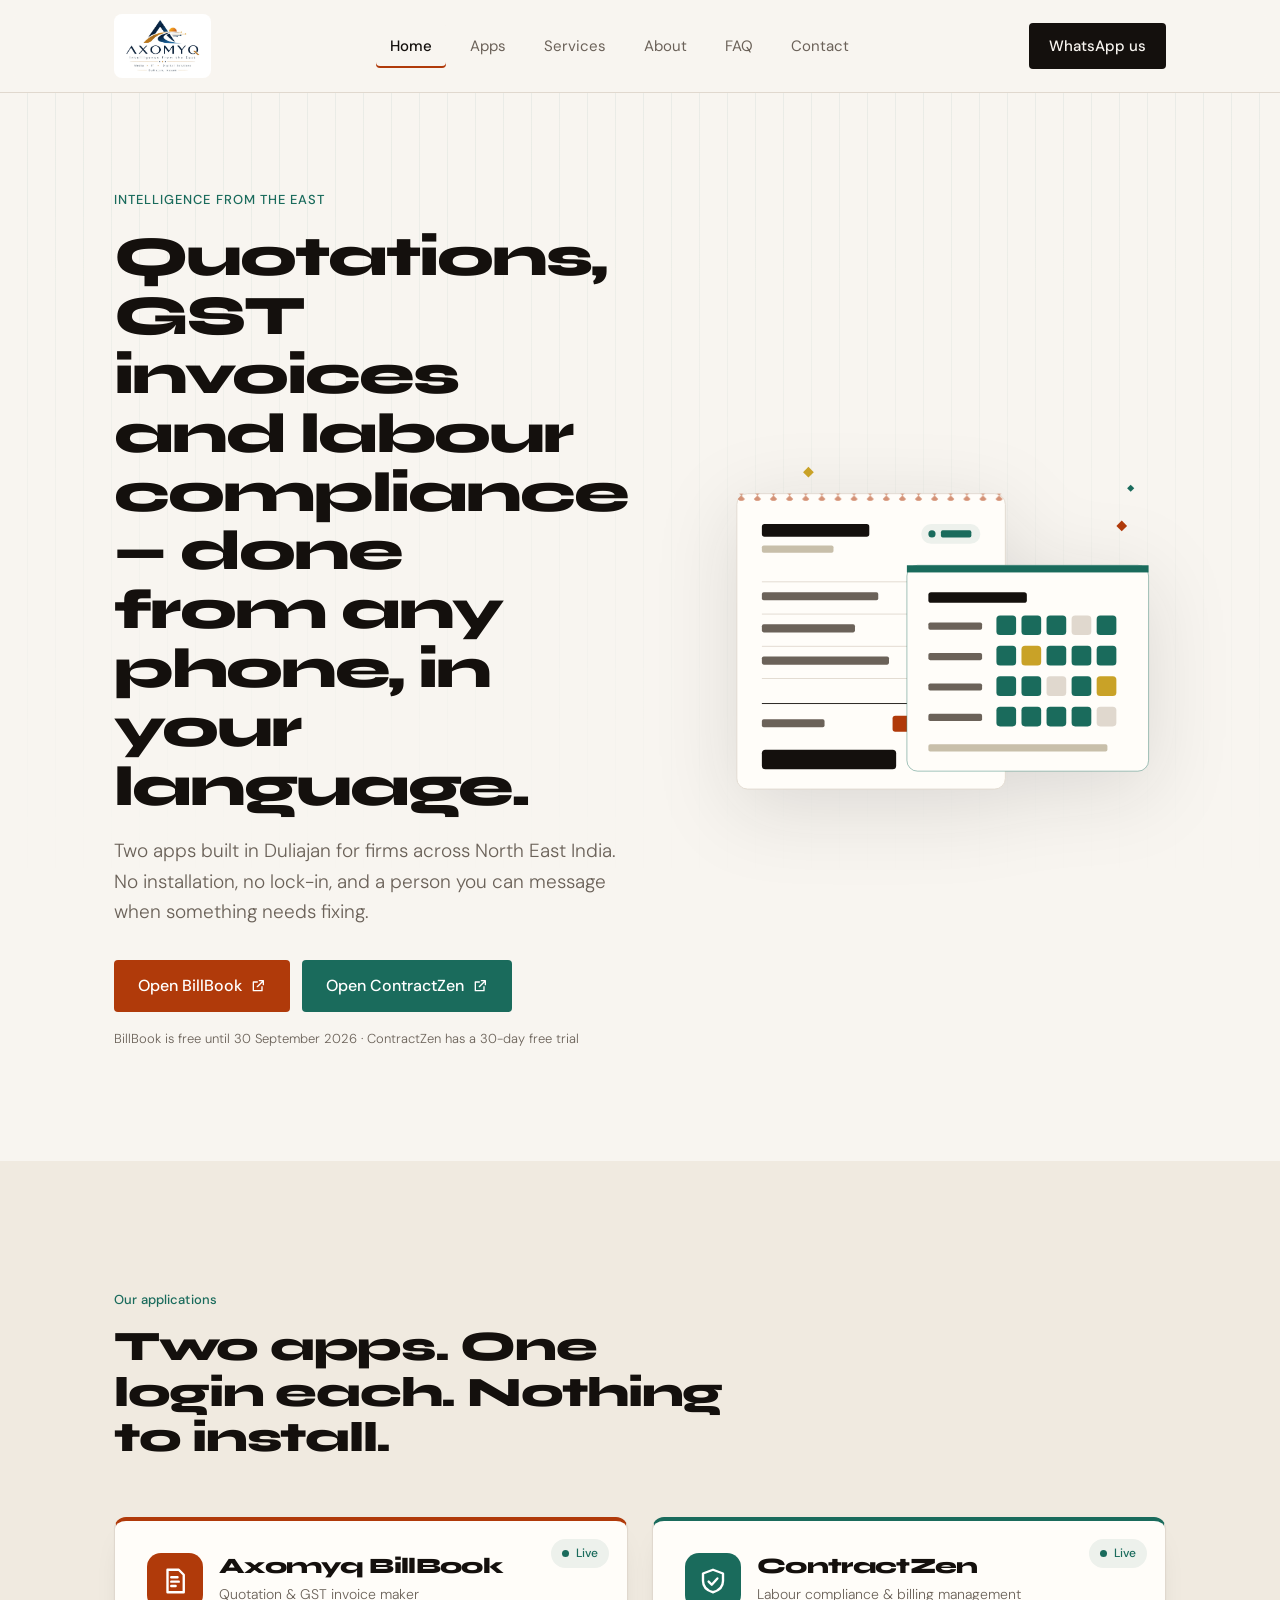
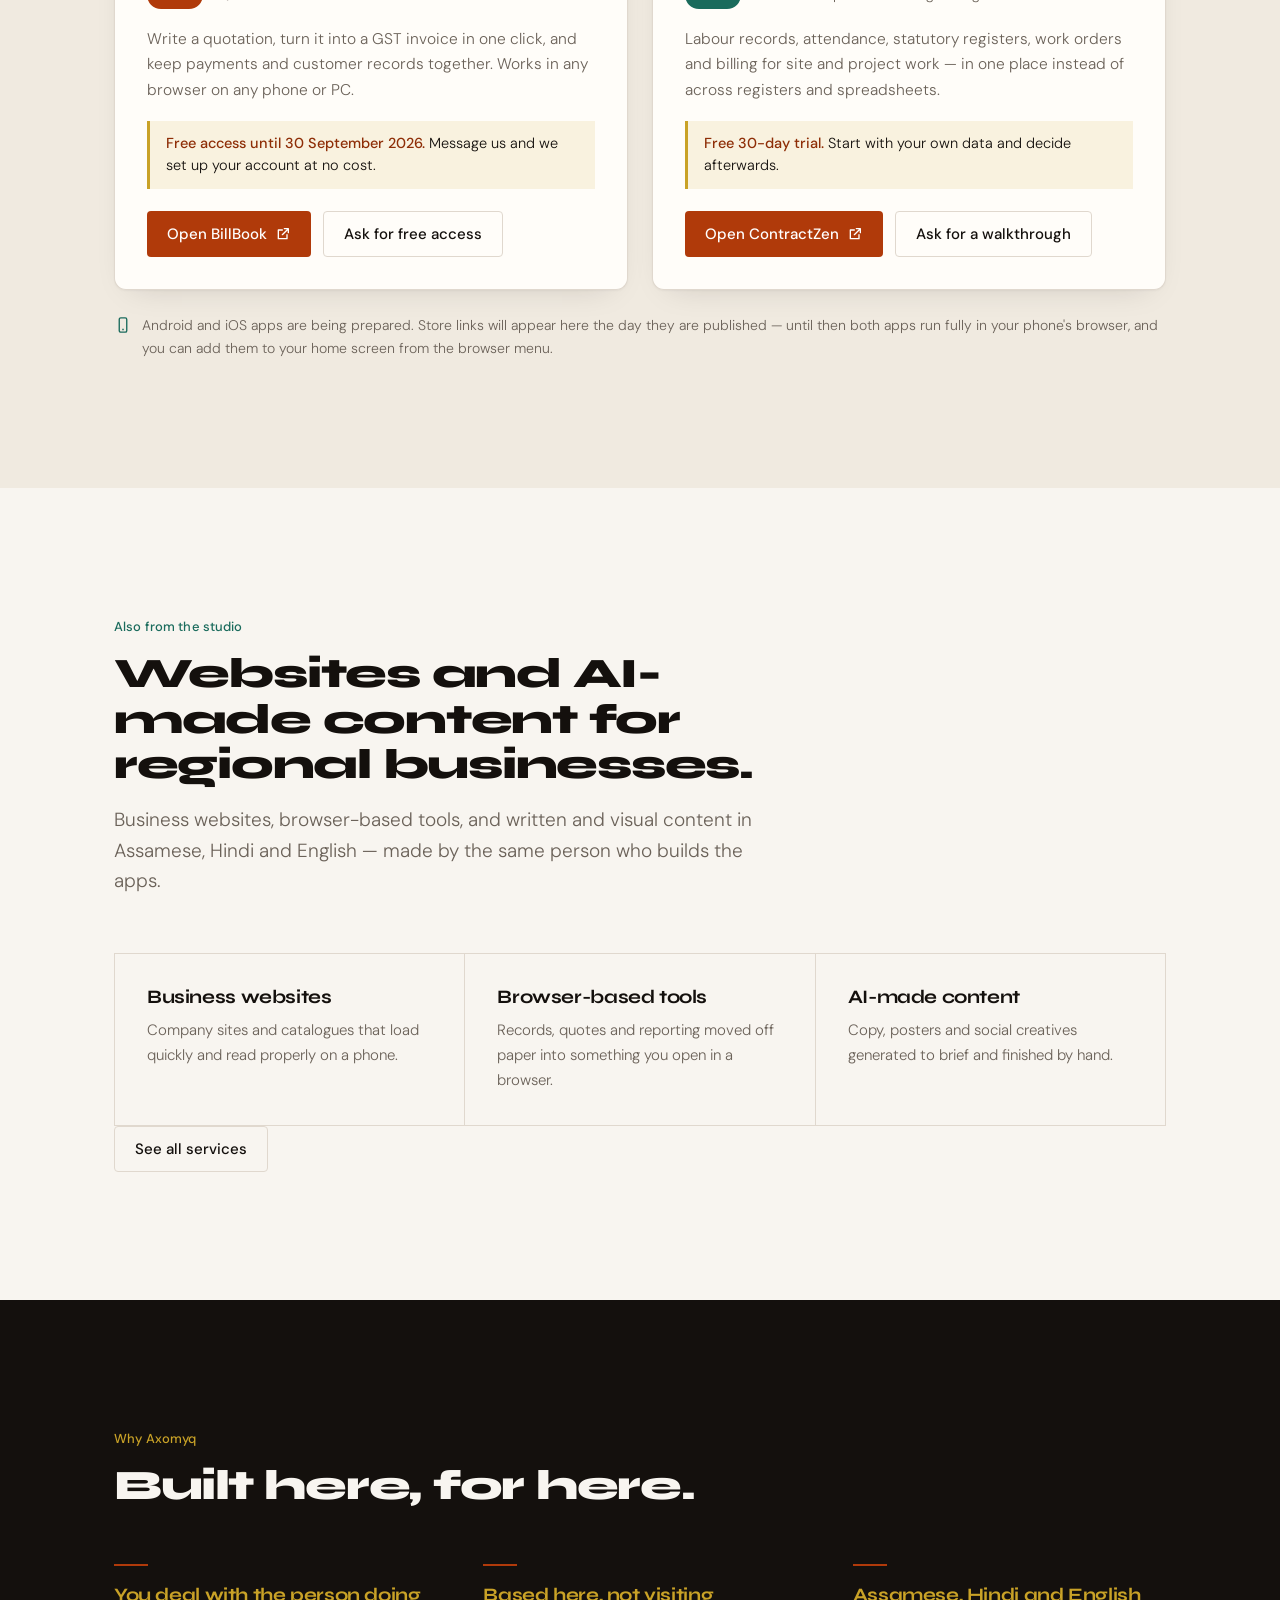
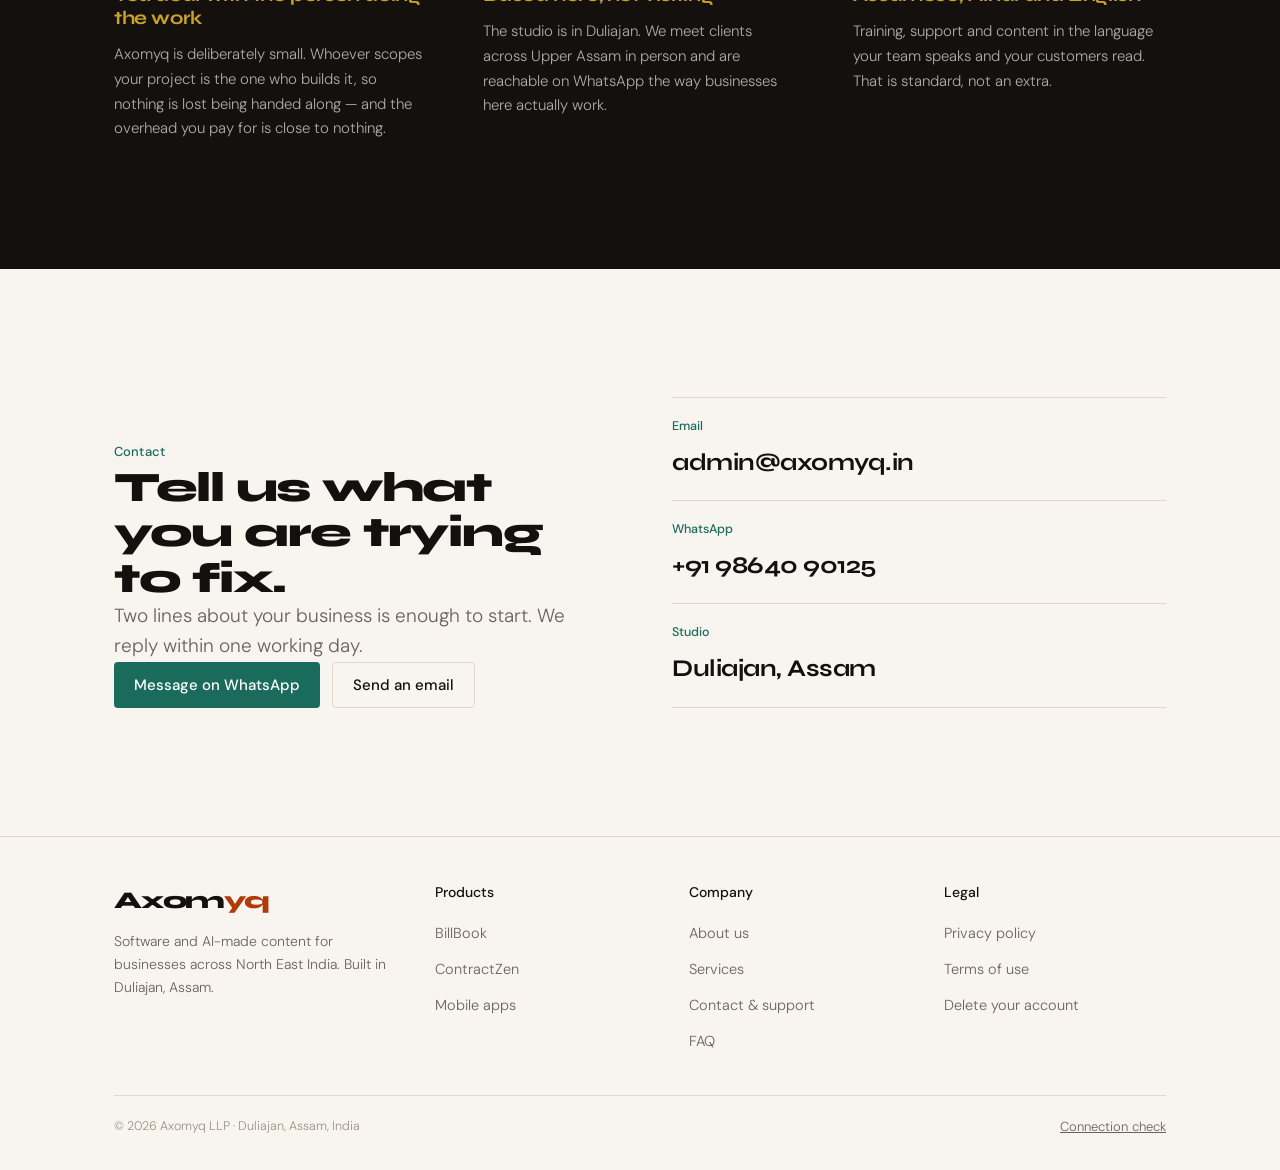
==== commit afe54f29: "Add files via upload" ====
--- a/index.html
+++ b/index.html
@@ -24,31 +24,55 @@
 <a class="skip" href="#main">Skip to content</a>
 <header class="site-head">
   <div class="shell head-in">
-    <a href="/" class="mark" aria-label="Axomyq home">
-      <img src="/logo.jpeg" alt="" width="200" height="200">
-      <span class="word">Axom<span class="brand-y">yq</span></span>
-    </a>
+    <a href="/" class="mark" aria-label="Axomyq home"><img src="/logo.jpeg" alt="Axomyq" width="200" height="200"></a>
     <nav class="nav" aria-label="Main"><a href="/" aria-current="page">Home</a><a href="/apps">Apps</a><a href="/services">Services</a><a href="/about">About</a><a href="/faq">FAQ</a><a href="/contact">Contact</a></nav>
     <a class="btn btn-ink head-cta" href="https://wa.me/919864090125" target="_blank" rel="noopener noreferrer">WhatsApp us</a>
+    <a class="head-wa" href="https://wa.me/919864090125" target="_blank" rel="noopener noreferrer" aria-label="WhatsApp us"><svg viewBox="0 0 24 24" aria-hidden="true"><path d="M12 3a9 9 0 0 0-7.8 13.5L3 21l4.6-1.2A9 9 0 1 0 12 3z"/><path d="M9 9.5c.3 2.5 2.7 4.9 5.2 5.2l1.3-1.3-1.8-.8-.9.9c-.9-.4-1.9-1.4-2.3-2.3l.9-.9-.8-1.8z"/></svg></a>
   </div>
 </header>
 <main id="main">
-<section class="launch-band" aria-label="Announcement">
-  <div class="weave"></div>
-  <div class="band-rows"><div class="marq"><div class="track">
-    <div class="run"><span>Android &amp; iOS apps launching soon</span><em>◆</em><span class="hollow">Android &amp; iOS apps launching soon</span><em>◆</em><span>Android &amp; iOS apps launching soon</span><em>◆</em><span class="hollow">Android &amp; iOS apps launching soon</span><em>◆</em></div>
-    <div class="run" aria-hidden="true"><span>Android &amp; iOS apps launching soon</span><em>◆</em><span class="hollow">Android &amp; iOS apps launching soon</span><em>◆</em><span>Android &amp; iOS apps launching soon</span><em>◆</em><span class="hollow">Android &amp; iOS apps launching soon</span><em>◆</em></div>
-  </div></div></div>
-  <div class="weave"></div>
-</section>
-<section class="hero"><div class="shell hero-in">
-  <div class="hero-top">
-    <h1 class="t-display rise">Axom<span class="brand-y">yq</span></h1>
-    <p class="tagline rise rise-2">Intelligence from the East</p>
-    <p class="t-lede rise rise-3">Business software and AI-made content for firms across North East India, built by a small studio in Duliajan, Assam.</p>
+
+<!-- ===== WEB VIEW ===== -->
+<div class="d-only">
+<section class="hero"><div class="shell hero-in hero-grid">
+  <div>
+    <p class="tagline rise">Intelligence from the East</p>
+    <h1 class="t-h1 rise rise-2">Quotations, GST invoices and labour compliance — done from any phone, in your language.</h1>
+    <p class="t-lede rise rise-3">Two apps built in Duliajan for firms across North East India. No installation, no lock-in, and a person you can message when something needs fixing.</p>
+    <div class="btn-row rise rise-4"><a class="btn btn-primary btn-lg" href="https://app.axomyq.in" target="_blank" rel="noopener noreferrer">Open BillBook <svg viewBox="0 0 24 24" aria-hidden="true" fill="none" stroke="currentColor" stroke-width="2" stroke-linecap="round" stroke-linejoin="round"><path d="M14 4h6v6M20 4l-9 9M18 13v6H5V6h6"/></svg></a><a class="btn btn-teal btn-lg" href="https://contractzen.axomyq.in/" target="_blank" rel="noopener noreferrer">Open ContractZen <svg viewBox="0 0 24 24" aria-hidden="true" fill="none" stroke="currentColor" stroke-width="2" stroke-linecap="round" stroke-linejoin="round"><path d="M14 4h6v6M20 4l-9 9M18 13v6H5V6h6"/></svg></a></div>
+    <p class="t-small rise rise-5">BillBook is free until 30 September 2026 · ContractZen has a 30-day free trial</p>
   </div>
-  <div class="apps rise rise-4">
-    <article class="app billbook">
+  <div class="rise rise-3"><svg class="hero-art" viewBox="0 0 520 420" role="img" aria-label="Illustration of an invoice and an attendance register">
+  <defs><pattern id="wv" width="18" height="8" patternUnits="userSpaceOnUse"><path d="M9 0l4 4-4 4-4-4z" fill="#B03A0A" opacity=".55"/></pattern></defs>
+  <rect x="40" y="70" width="300" height="330" rx="12" fill="#FFFDF9" stroke="#E0D8CE"/>
+  <rect x="40" y="70" width="300" height="8" fill="url(#wv)"/>
+  <rect x="68" y="104" width="120" height="14" rx="3" fill="#14100D"/>
+  <rect x="68" y="128" width="80" height="8" rx="2" fill="#C8BFAA"/>
+  <rect x="246" y="104" width="66" height="22" rx="11" fill="#EDF1EC"/><circle cx="258" cy="115" r="4" fill="#1A6B5C"/><rect x="268" y="111" width="34" height="8" rx="2" fill="#1A6B5C"/>
+  <g fill="#E0D8CE"><rect x="68" y="168" width="244" height="1"/><rect x="68" y="204" width="244" height="1"/><rect x="68" y="240" width="244" height="1"/><rect x="68" y="276" width="244" height="1"/></g>
+  <g fill="#6B6259"><rect x="68" y="180" width="130" height="9" rx="2"/><rect x="68" y="216" width="104" height="9" rx="2"/><rect x="68" y="252" width="142" height="9" rx="2"/></g>
+  <g fill="#14100D"><rect x="262" y="180" width="50" height="9" rx="2"/><rect x="262" y="216" width="50" height="9" rx="2"/><rect x="262" y="252" width="50" height="9" rx="2"/></g>
+  <rect x="68" y="304" width="244" height="1" fill="#14100D"/>
+  <rect x="68" y="322" width="70" height="9" rx="2" fill="#6B6259"/><rect x="214" y="318" width="98" height="18" rx="3" fill="#B03A0A"/>
+  <rect x="68" y="356" width="150" height="22" rx="4" fill="#14100D"/>
+  <rect x="230" y="150" width="270" height="230" rx="12" fill="#FFFDF9" stroke="#1A6B5C" stroke-opacity=".45"/>
+  <rect x="230" y="150" width="270" height="8" fill="#1A6B5C"/>
+  <rect x="254" y="180" width="110" height="12" rx="3" fill="#14100D"/>
+  <g fill="#6B6259"><rect x="254" y="214" width="60" height="8" rx="2"/><rect x="254" y="248" width="60" height="8" rx="2"/><rect x="254" y="282" width="60" height="8" rx="2"/><rect x="254" y="316" width="60" height="8" rx="2"/></g>
+  <g>
+    <rect x="330" y="206" width="22" height="22" rx="4" fill="#1A6B5C"/><rect x="358" y="206" width="22" height="22" rx="4" fill="#1A6B5C"/><rect x="386" y="206" width="22" height="22" rx="4" fill="#1A6B5C"/><rect x="414" y="206" width="22" height="22" rx="4" fill="#E0D8CE"/><rect x="442" y="206" width="22" height="22" rx="4" fill="#1A6B5C"/>
+    <rect x="330" y="240" width="22" height="22" rx="4" fill="#1A6B5C"/><rect x="358" y="240" width="22" height="22" rx="4" fill="#C9A227"/><rect x="386" y="240" width="22" height="22" rx="4" fill="#1A6B5C"/><rect x="414" y="240" width="22" height="22" rx="4" fill="#1A6B5C"/><rect x="442" y="240" width="22" height="22" rx="4" fill="#1A6B5C"/>
+    <rect x="330" y="274" width="22" height="22" rx="4" fill="#1A6B5C"/><rect x="358" y="274" width="22" height="22" rx="4" fill="#1A6B5C"/><rect x="386" y="274" width="22" height="22" rx="4" fill="#E0D8CE"/><rect x="414" y="274" width="22" height="22" rx="4" fill="#1A6B5C"/><rect x="442" y="274" width="22" height="22" rx="4" fill="#C9A227"/>
+    <rect x="330" y="308" width="22" height="22" rx="4" fill="#1A6B5C"/><rect x="358" y="308" width="22" height="22" rx="4" fill="#1A6B5C"/><rect x="386" y="308" width="22" height="22" rx="4" fill="#1A6B5C"/><rect x="414" y="308" width="22" height="22" rx="4" fill="#1A6B5C"/><rect x="442" y="308" width="22" height="22" rx="4" fill="#E0D8CE"/>
+  </g>
+  <rect x="254" y="350" width="200" height="8" rx="2" fill="#C8BFAA"/>
+  <path d="M120 40 l6 6 -6 6 -6 -6z" fill="#C9A227"/><path d="M470 100 l6 6 -6 6 -6 -6z" fill="#B03A0A"/><path d="M480 60 l4 4 -4 4 -4 -4z" fill="#1A6B5C"/>
+</svg></div>
+</div></section>
+
+<section class="band tint" id="products"><div class="shell">
+  <div class="band-head"><span class="t-label">Our applications</span><h2 class="t-h2">Two apps. One login each. Nothing to install.</h2></div>
+  <div class="apps"><article class="app billbook">
   <span class="app-status"><span class="dot"></span>Live</span>
   <div class="app-head">
     <div class="app-icon"><svg viewBox="0 0 24 24" aria-hidden="true" fill="none" stroke="#fff" stroke-width="1.9" stroke-linecap="round" stroke-linejoin="round"><path d="M6 3h9l4 4v14H6z"/><path d="M9 9h5M9 12.5h6M9 16h3.5"/></svg></div>
@@ -61,8 +85,7 @@
     <a class="btn btn-primary" href="https://app.axomyq.in" target="_blank" rel="noopener noreferrer">Open BillBook <svg viewBox="0 0 24 24" aria-hidden="true" fill="none" stroke="currentColor" stroke-width="2" stroke-linecap="round" stroke-linejoin="round"><path d="M14 4h6v6M20 4l-9 9M18 13v6H5V6h6"/></svg></a>
     <a class="btn btn-line" href="https://wa.me/919864090125" target="_blank" rel="noopener noreferrer">Ask for free access</a>
   </div>
-</article>
-    <article class="app contractzen">
+</article><article class="app contractzen">
   <span class="app-status"><span class="dot"></span>Live</span>
   <div class="app-head">
     <div class="app-icon"><svg viewBox="0 0 24 24" aria-hidden="true" fill="none" stroke="#fff" stroke-width="1.9" stroke-linecap="round" stroke-linejoin="round"><path d="M12 3l8 3v6c0 4.5-3.4 7.7-8 9-4.6-1.3-8-4.5-8-9V6z"/><path d="M8.5 12.5l2.5 2.5 4.5-5"/></svg></div>
@@ -75,27 +98,20 @@
     <a class="btn btn-primary" href="https://contractzen.axomyq.in/" target="_blank" rel="noopener noreferrer">Open ContractZen <svg viewBox="0 0 24 24" aria-hidden="true" fill="none" stroke="currentColor" stroke-width="2" stroke-linecap="round" stroke-linejoin="round"><path d="M14 4h6v6M20 4l-9 9M18 13v6H5V6h6"/></svg></a>
     <a class="btn btn-line" href="https://wa.me/919864090125" target="_blank" rel="noopener noreferrer">Ask for a walkthrough</a>
   </div>
-</article>
-  </div>
-  <div class="rise rise-5"><p class="mobile-note"><svg viewBox="0 0 24 24" aria-hidden="true" stroke="currentColor"><rect x="7" y="2.5" width="10" height="19" rx="2"/><path d="M11 18h2"/></svg>
-<span>Android and iOS apps are being prepared. Store links will appear here the day they are published — until then both apps run fully in your phone's browser, and you can add them to your home screen from the browser menu.</span></p></div>
+</article></div>
+  <p class="mobile-note"><svg viewBox="0 0 24 24" aria-hidden="true" stroke="currentColor"><rect x="7" y="2.5" width="10" height="19" rx="2"/><path d="M11 18h2"/></svg>
+<span>Android and iOS apps are being prepared. Store links will appear here the day they are published — until then both apps run fully in your phone's browser, and you can add them to your home screen from the browser menu.</span></p>
 </div></section>
 
-<section class="band tint"><div class="shell">
-  <div class="band-head">
-    <span class="t-label">What we do</span>
-    <h2 class="t-h2">Two threads, one studio.</h2>
-    <p class="t-lede">We build the website a business is found on, and we make the content that fills it. Most clients come to us for one and stay for both.</p>
+<section class="band"><div class="shell">
+  <div class="band-head"><span class="t-label">Also from the studio</span><h2 class="t-h2">Websites and AI-made content for regional businesses.</h2>
+    <p class="t-lede">Business websites, browser-based tools, and written and visual content in Assamese, Hindi and English — made by the same person who builds the apps.</p></div>
+  <div class="grid grid-3">
+    <div><h3 class="t-h3">Business websites</h3><p>Company sites and catalogues that load quickly and read properly on a phone.</p></div>
+    <div><h3 class="t-h3">Browser-based tools</h3><p>Records, quotes and reporting moved off paper into something you open in a browser.</p></div>
+    <div><h3 class="t-h3">AI-made content</h3><p>Copy, posters and social creatives generated to brief and finished by hand.</p></div>
   </div>
-  <div class="grid grid-2">
-    <div><span class="t-label">Web</span><h3 class="t-h3">Websites and browser-based tools</h3>
-      <p>Business websites and simple web tools for firms still working off paper, ledgers and WhatsApp. Everything opens in a browser on any phone, so there is nothing for your customers to install.</p>
-      <p class="pillar-note">Mobile apps for clients are planned for a later stage — we are not taking that work yet.</p></div>
-    <div><span class="t-label">AI media</span><h3 class="t-h3">Content created with AI, finished by hand</h3>
-      <p>Copy, images and graphics produced using AI tools and then edited to brief. It costs a fraction of a traditional shoot and turns around in days.</p>
-      <p class="pillar-note">We do not run photo or video shoots — everything we make is created digitally.</p></div>
-  </div>
-  <div class="btn-row" ><a class="btn btn-line" href="/services">See all services</a></div>
+  <div class="btn-row"><a class="btn btn-line" href="/services">See all services</a></div>
 </div></section>
 
 <section class="band dark"><div class="shell">
@@ -119,6 +135,28 @@
     </div>
   </div>
 </div></section>
+</div>
+
+<!-- ===== APP VIEW (phones and portrait tablets) ===== -->
+<div class="m-only">
+<section class="m-home"><div class="shell">
+  <p class="tagline rise">Intelligence from the East</p>
+  <h1 class="m-title rise rise-2">Welcome to Axom<span class="brand-y">yq</span></h1>
+  <p class="t-lede rise rise-3">Business software for North East India. Tap an app to open it, or find help below.</p>
+  <h2 class="m-sec rise rise-4">Your apps</h2>
+  <div class="quick rise rise-4">
+    <a class="quick-app" href="https://app.axomyq.in" target="_blank" rel="noopener noreferrer"><span class="app-icon billbook-bg"><svg viewBox="0 0 24 24" aria-hidden="true" fill="none" stroke="#fff" stroke-width="1.9" stroke-linecap="round" stroke-linejoin="round"><path d="M6 3h9l4 4v14H6z"/><path d="M9 9h5M9 12.5h6M9 16h3.5"/></svg></span><span>BillBook</span><small>GST invoicing</small></a>
+    <a class="quick-app" href="https://contractzen.axomyq.in/" target="_blank" rel="noopener noreferrer"><span class="app-icon contractzen-bg"><svg viewBox="0 0 24 24" aria-hidden="true" fill="none" stroke="#fff" stroke-width="1.9" stroke-linecap="round" stroke-linejoin="round"><path d="M12 3l8 3v6c0 4.5-3.4 7.7-8 9-4.6-1.3-8-4.5-8-9V6z"/><path d="M8.5 12.5l2.5 2.5 4.5-5"/></svg></span><span>ContractZen</span><small>Labour &amp; billing</small></a>
+    <a class="quick-app" href="/apps"><span class="app-icon more-bg"><svg viewBox="0 0 24 24" aria-hidden="true"><rect x="3" y="3" width="7" height="7" rx="1.5"/><rect x="14" y="3" width="7" height="7" rx="1.5"/><rect x="3" y="14" width="7" height="7" rx="1.5"/><rect x="14" y="14" width="7" height="7" rx="1.5"/></svg></span><span>All apps</span><small>Details &amp; trials</small></a>
+  </div>
+  <h2 class="m-sec rise rise-5">Need something?</h2>
+  <div class="tiles rise rise-5">
+    <a class="tile" href="https://wa.me/919864090125" target="_blank" rel="noopener noreferrer"><b>Message us on WhatsApp</b><small>+91 98640 90125 · replies within a working day</small></a>
+    <a class="tile" href="/faq"><b>Help and FAQ</b><small>Accounts, trials, exports, security</small></a>
+    <a class="tile" href="/apps#mobile"><b>Android and iOS apps</b><small>Being prepared — add to home screen for now</small></a>
+  </div>
+</div></section>
+</div>
 </main>
 <footer class="site-foot">
   <div class="shell">
@@ -137,7 +175,17 @@
     <div class="legal"><span>© 2026 Axomyq LLP · Duliajan, Assam, India</span><span><a href="/status" class="t-small">Connection check</a></span></div>
   </div>
 </footer>
-<nav class="tabbar" aria-label="Quick navigation"><a href="/" aria-current="page"><svg viewBox="0 0 24 24" aria-hidden="true"><path d="M3 11l9-7 9 7v9a1 1 0 0 1-1 1h-5v-6h-6v6H4a1 1 0 0 1-1-1z"/></svg><span>Home</span></a><a href="/apps"><svg viewBox="0 0 24 24" aria-hidden="true"><rect x="3" y="3" width="7" height="7" rx="1.5"/><rect x="14" y="3" width="7" height="7" rx="1.5"/><rect x="3" y="14" width="7" height="7" rx="1.5"/><rect x="14" y="14" width="7" height="7" rx="1.5"/></svg><span>Apps</span></a><a href="/faq"><svg viewBox="0 0 24 24" aria-hidden="true"><circle cx="12" cy="12" r="9"/><path d="M9.5 9.5a2.5 2.5 0 1 1 3.5 2.3c-.7.4-1 .9-1 1.7M12 17h.01"/></svg><span>Help</span></a><a href="/contact"><svg viewBox="0 0 24 24" aria-hidden="true"><path d="M4 5h16v11H8l-4 4z"/></svg><span>Contact</span></a></nav>
+<nav class="tabbar" aria-label="Quick navigation"><a href="/" aria-current="page"><svg viewBox="0 0 24 24" aria-hidden="true"><path d="M3 11l9-7 9 7v9a1 1 0 0 1-1 1h-5v-6h-6v6H4a1 1 0 0 1-1-1z"/></svg><span>Home</span></a><a href="/apps"><svg viewBox="0 0 24 24" aria-hidden="true"><rect x="3" y="3" width="7" height="7" rx="1.5"/><rect x="14" y="3" width="7" height="7" rx="1.5"/><rect x="3" y="14" width="7" height="7" rx="1.5"/><rect x="14" y="14" width="7" height="7" rx="1.5"/></svg><span>Apps</span></a><a href="/faq"><svg viewBox="0 0 24 24" aria-hidden="true"><circle cx="12" cy="12" r="9"/><path d="M9.5 9.5a2.5 2.5 0 1 1 3.5 2.3c-.7.4-1 .9-1 1.7M12 17h.01"/></svg><span>Help</span></a><button type="button" class="tab-menu" aria-controls="sheet" aria-expanded="false"><svg viewBox="0 0 24 24" aria-hidden="true"><path d="M4 7h16M4 12h16M4 17h16"/></svg><span>Menu</span></button></nav>
+<div class="sheet-backdrop" hidden></div>
+<div class="sheet" id="sheet" role="dialog" aria-modal="true" aria-label="Menu" hidden>
+  <div class="sheet-grip"></div>
+  <a href="/services">Services<small>Websites, tools, AI content</small></a>
+  <a href="/about">About Axomyq<small>Who we are, company details</small></a>
+  <a href="/contact">Contact &amp; support<small>Email, WhatsApp, office hours</small></a>
+  <a href="https://wa.me/919864090125" target="_blank" rel="noopener noreferrer">WhatsApp +91 98640 90125<small>Fastest way to reach us</small></a>
+  <div class="sheet-legal"><a href="/privacy">Privacy</a><a href="/terms">Terms</a><a href="/delete-account">Delete account</a><a href="/status">Connection check</a></div>
+  <button type="button" class="sheet-close">Close</button>
+</div>
 <script src="/main.js" defer></script>
 </body>
 </html>
--- a/styles.css
+++ b/styles.css
@@ -97,6 +97,11 @@
   background-image:url("data:image/svg+xml,%3Csvg xmlns='http://www.w3.org/2000/svg' width='18' height='8' viewBox='0 0 18 8'%3E%3Cpath d='M9 0l4 4-4 4-4-4z' fill='%23B03A0A'/%3E%3Cpath d='M0 4h2M16 4h2' stroke='%231A6B5C'/%3E%3C/svg%3E");
 }
 
+/* ---------- app view vs web view ---------- */
+.d-only{display:none}
+.m-only{display:block}
+@media (min-width:900px){.d-only{display:block}.m-only{display:none}}
+
 /* ---------- header (desktop + mobile top bar) ---------- */
 .site-head{
   position:-webkit-sticky;position:sticky;top:0;z-index:40;
@@ -106,14 +111,16 @@
   .site-head{background:rgba(248,245,240,.86);-webkit-backdrop-filter:blur(10px);backdrop-filter:blur(10px)}
 }
 .head-in{display:flex;align-items:center;justify-content:space-between;gap:16px;height:64px}
-.mark{display:flex;align-items:center;gap:12px;text-decoration:none;min-height:44px}
-.mark img{height:44px;width:auto;border-radius:6px}
-.mark .word{font-family:var(--display);font-weight:800;font-size:22px;letter-spacing:-.05em;line-height:1}
+.mark{display:flex;align-items:center;text-decoration:none;min-height:44px}
+.mark img{height:48px;width:auto;border-radius:8px}
 .nav{display:none}
 .head-cta{display:none}
-@media (min-width:760px){
-  .head-in{height:72px}
-  .mark img{height:50px}
+.head-wa{display:flex;align-items:center;justify-content:center;width:44px;height:44px;border-radius:50%;color:var(--pator);background:var(--mist)}
+.head-wa svg{width:24px;height:24px;stroke:currentColor;fill:none;stroke-width:1.8;stroke-linejoin:round}
+@media (min-width:900px){
+  .head-in{height:80px}
+  .mark img{height:58px}
+  .head-wa{display:none}
   .nav{display:flex;gap:6px}
   .nav a{
     display:inline-flex;align-items:center;min-height:44px;padding:0 14px;
@@ -123,7 +130,7 @@
   .nav a[aria-current="page"]{color:var(--ink);font-weight:500;box-shadow:inset 0 -2px 0 var(--sindoor)}
   .head-cta{display:inline-flex}
 }
-@media (min-width:1100px){.mark img{height:58px}.head-in{height:86px}.nav{gap:10px}}
+@media (min-width:1100px){.mark img{height:64px}.head-in{height:92px}.nav{gap:10px}}
 
 /* ---------- mobile app-style bottom tab bar ---------- */
 .tabbar{
@@ -140,9 +147,26 @@
 }
 .tabbar a svg{width:24px;height:24px;stroke:currentColor;fill:none;stroke-width:1.8;stroke-linecap:round;stroke-linejoin:round}
 .tabbar a[aria-current="page"]{color:var(--sindoor)}
+.tabbar .tab-menu{flex:1;display:flex;flex-direction:column;align-items:center;justify-content:center;gap:4px;min-height:56px;font-size:11.5px;font-weight:500;color:var(--clay)}
+.tabbar .tab-menu svg{width:24px;height:24px;stroke:currentColor;fill:none;stroke-width:1.8;stroke-linecap:round}
+.tabbar .tab-menu[aria-expanded="true"]{color:var(--sindoor)}
+.sheet-backdrop{position:fixed;inset:0;z-index:60;background:rgba(20,16,13,.45)}
+.sheet{
+  position:fixed;left:0;right:0;bottom:0;z-index:61;background:var(--white);
+  border-radius:18px 18px 0 0;padding:10px 20px calc(20px + env(safe-area-inset-bottom));
+  box-shadow:0 -12px 40px rgba(20,16,13,.18);animation:sheet .25s cubic-bezier(.2,.7,.3,1);
+}
+@keyframes sheet{from{transform:translateY(24px);opacity:0}to{transform:none;opacity:1}}
+.sheet-grip{width:40px;height:4px;border-radius:2px;background:var(--line);margin:0 auto 14px}
+.sheet > a{display:block;text-decoration:none;padding:14px 0;border-bottom:1px solid var(--line);font-weight:500;font-size:16px;min-height:52px}
+.sheet > a small{display:block;font-weight:300;font-size:13px;color:var(--clay);margin-top:2px}
+.sheet-legal{display:flex;flex-wrap:wrap;gap:6px 18px;padding:16px 0 6px}
+.sheet-legal a{font-size:13.5px;color:var(--clay);text-decoration:none;padding:6px 0}
+.sheet-close{width:100%;min-height:46px;margin-top:8px;border:1px solid var(--line);border-radius:var(--radius);font-weight:500}
+[hidden]{display:none !important}
 .tabbar a.tab-go{color:var(--pator)}
 body{padding-bottom:calc(var(--tab-h) + env(safe-area-inset-bottom))}
-@media (min-width:760px){.tabbar{display:none}body{padding-bottom:0}}
+@media (min-width:900px){.tabbar{display:none}body{padding-bottom:0}}
 
 /* ---------- launch band (marquee) ---------- */
 .launch-band{background:linear-gradient(180deg,var(--white),var(--mist));overflow:hidden;position:relative}
@@ -173,11 +197,17 @@
 .hero{padding:40px 0 56px;position:relative;overflow:hidden}
 .hero::before{content:"";position:absolute;inset:0;pointer-events:none;background-image:repeating-linear-gradient(90deg,transparent 0 27px,rgba(26,107,92,.08) 27px 28px);-webkit-mask-image:linear-gradient(180deg,rgba(0,0,0,.8),transparent 75%);mask-image:linear-gradient(180deg,rgba(0,0,0,.8),transparent 75%)}
 .hero-in{position:relative;z-index:1}
-.hero-top{margin-bottom:36px}
-.hero-top .t-lede{margin-top:18px;max-width:40ch;color:var(--ink);font-weight:300;font-size:18px;font-size:clamp(17px,2vw,22px)}
-.tagline{margin-top:14px;font-size:14px;font-weight:500;color:var(--pator);letter-spacing:.06em;text-transform:uppercase}
-@media (min-width:760px){.hero{padding:64px 0 80px}.hero-top{margin-bottom:48px}}
-@media (min-width:1100px){.hero{padding:88px 0 104px}}
+.hero-grid{display:grid;grid-template-columns:1.05fr .95fr;gap:56px;align-items:center}
+.hero-grid .t-lede{margin-top:20px}
+.hero-grid .btn-row{margin-top:32px}
+.hero-grid .t-small{margin-top:16px}
+.hero-art{width:100%;height:auto;filter:drop-shadow(0 18px 40px rgba(20,16,13,.12))}
+.tagline{font-size:13px;font-weight:500;color:var(--pator);letter-spacing:.08em;text-transform:uppercase;margin-bottom:18px}
+.btn-lg{min-height:52px;padding:13px 24px;font-size:16px}
+@media (min-width:900px){.hero{padding:72px 0 88px}}
+@media (min-width:1100px){.hero{padding:96px 0 112px}.hero-grid{gap:72px}}
+.tint .apps .app{background:var(--white)}
+.tint .mobile-note{margin-top:24px}
 
 /* page-load stagger — the single orchestrated moment */
 .rise{animation:rise .7s cubic-bezier(.2,.7,.3,1) both}
@@ -190,9 +220,12 @@
 @media (min-width:900px){.apps{grid-template-columns:1fr 1fr;gap:24px}}
 .app{
   position:relative;display:flex;flex-direction:column;
-  background:var(--white);border:1px solid var(--line);border-radius:10px;
-  padding:22px;overflow:hidden;
-}
+  background:var(--white);border:1px solid var(--line);border-radius:12px;
+  padding:22px;overflow:hidden;box-shadow:0 1px 2px rgba(20,16,13,.04),0 12px 32px -18px rgba(20,16,13,.18);
+  transition:transform .2s,box-shadow .2s;
+}
+.app:hover{transform:translateY(-2px);box-shadow:0 2px 4px rgba(20,16,13,.05),0 24px 44px -20px rgba(20,16,13,.24)}
+.billbook-bg{background:var(--sindoor)}.contractzen-bg{background:var(--pator)}.more-bg{background:var(--ink)}
 .app.billbook{border-top:4px solid var(--sindoor)}
 .app.contractzen{border-top:4px solid var(--pator)}
 @media (min-width:760px){.app{padding:32px}}
@@ -318,3 +351,51 @@
   .btn{transition:none}
 }
 @media print{.site-head,.tabbar,.launch-band{display:none}body{padding:0}}
+
+/* ---------- app view: home launcher ---------- */
+.m-home{padding:28px 0 32px}
+.m-page{padding:24px 0 28px}
+.m-title{font-family:var(--display);font-weight:800;font-size:30px;letter-spacing:-.035em;line-height:1.05}
+.m-home .t-lede{margin-top:12px;font-size:16px}
+.m-sec{font-weight:500;font-size:14px;color:var(--clay);margin:28px 0 12px}
+.quick{display:grid;grid-template-columns:repeat(3,1fr);gap:10px}
+.quick-app{
+  display:flex;flex-direction:column;align-items:center;text-align:center;gap:8px;
+  padding:16px 8px 14px;background:var(--white);border:1px solid var(--line);border-radius:14px;
+  text-decoration:none;min-height:44px;-webkit-tap-highlight-color:transparent;
+}
+.quick-app:active{background:var(--rice-deep)}
+.quick-app .app-icon{width:52px;height:52px;border-radius:14px}
+.quick-app .app-icon svg{width:26px;height:26px}
+.quick-app .more-bg svg{stroke:#fff;fill:none;stroke-width:1.8}
+.quick-app > span:not(.app-icon){font-weight:500;font-size:14px;line-height:1.2}
+.quick-app small{font-size:11.5px;color:var(--clay);line-height:1.2}
+.tiles{display:grid;gap:10px}
+.tile{display:block;text-decoration:none;padding:16px 18px;background:var(--white);border:1px solid var(--line);border-radius:14px;min-height:56px}
+.tile b{display:block;font-weight:500;font-size:15.5px}
+.tile small{display:block;margin-top:3px;font-size:13px;color:var(--clay)}
+.tile:active{background:var(--rice-deep)}
+
+/* ---------- app view: apps list ---------- */
+.m-list{display:grid;gap:12px;margin-top:16px}
+.m-app{background:var(--white);border:1px solid var(--line);border-radius:14px;padding:16px}
+.m-app.billbook{border-left:4px solid var(--sindoor)}
+.m-app.contractzen{border-left:4px solid var(--pator)}
+.m-app-head{display:flex;align-items:center;gap:14px;margin-bottom:14px}
+.m-app-head .app-icon{width:48px;height:48px;border-radius:12px}
+.m-app-head .app-icon svg{width:26px;height:26px}
+.m-app-name{font-family:var(--display);font-weight:800;font-size:19px;letter-spacing:-.03em;line-height:1.1}
+.m-app-head small{display:block;font-size:13px;color:var(--clay);margin-top:2px}
+.m-offer{margin-top:12px;font-size:13.5px;color:var(--sindoor-deep);font-weight:500}
+.m-more{margin-top:10px;border-top:1px solid var(--line)}
+.m-more summary{list-style:none;cursor:pointer;display:flex;justify-content:space-between;align-items:center;padding:12px 0;font-weight:500;font-size:14.5px;min-height:44px}
+.m-more summary::-webkit-details-marker{display:none}
+.m-more summary::after{content:"+";font-family:var(--display);font-weight:700;font-size:20px;color:var(--sindoor)}
+.m-more[open] summary::after{content:"–"}
+.m-more .app-features{margin:0 0 14px}
+.m-more .app-features li{font-size:14px}
+@media (max-width:899px){
+  .page-head{padding:28px 0 20px}
+  .band{padding:44px 0}
+  .band-head{margin-bottom:24px}
+}
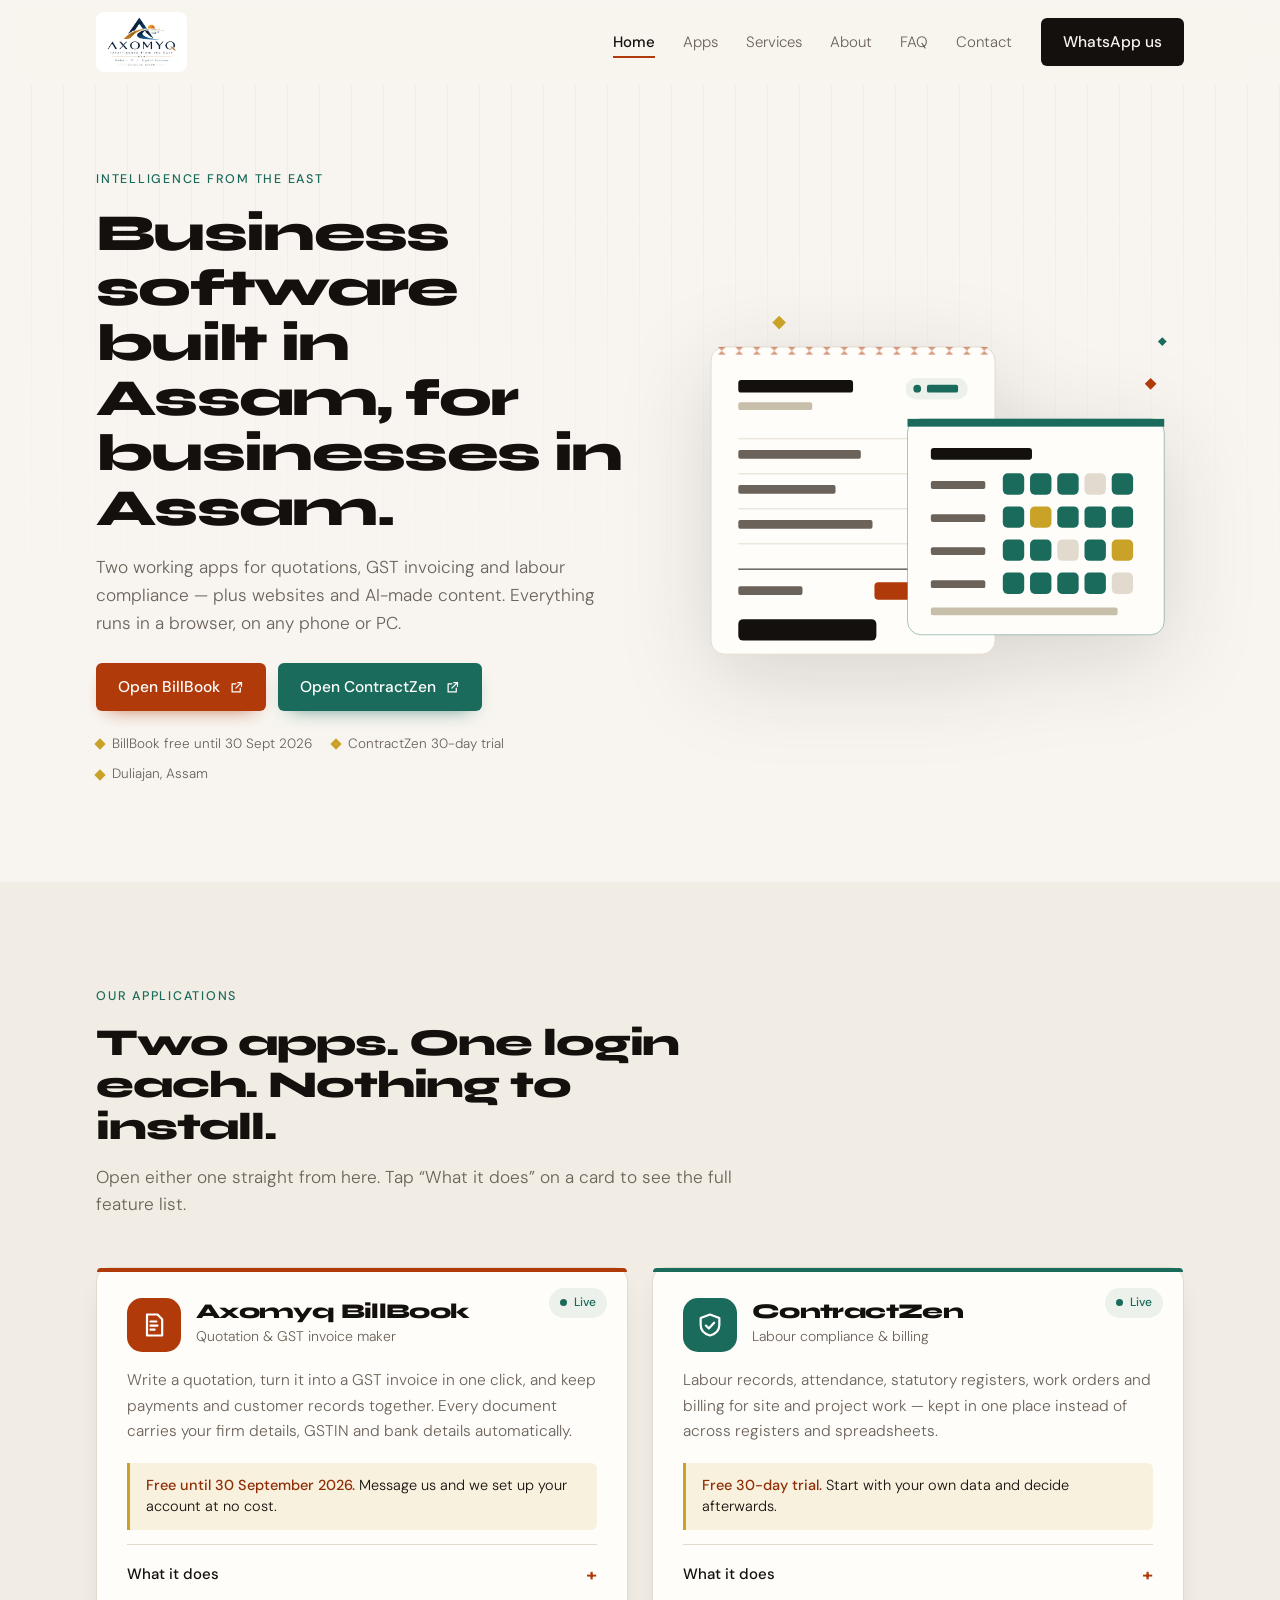
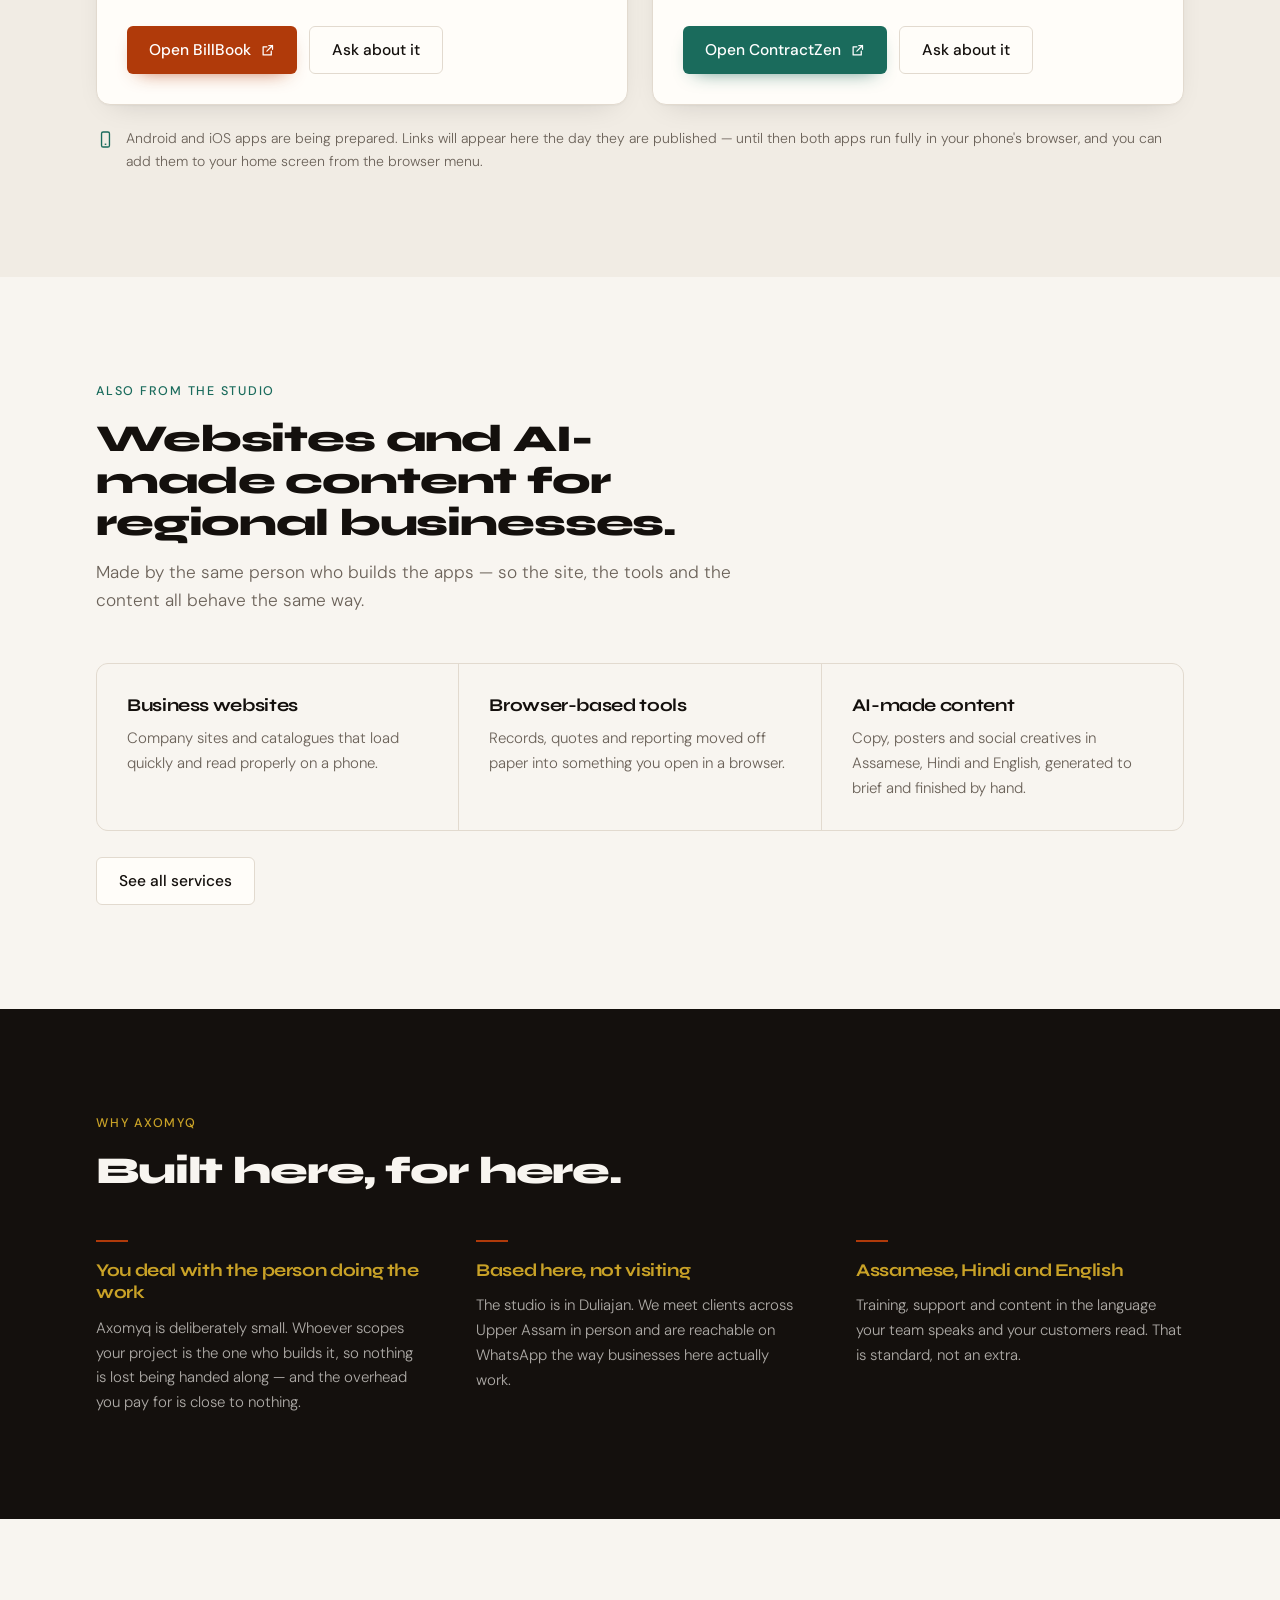
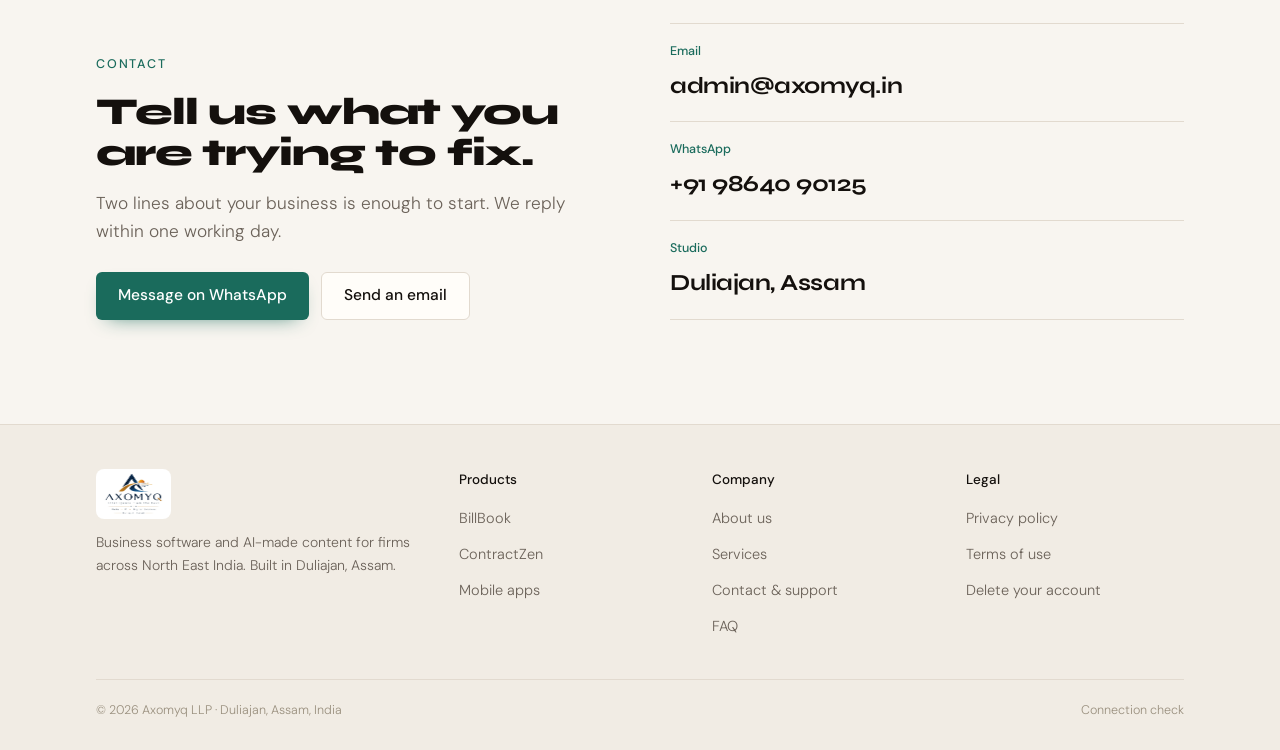
==== commit 6bec5661: "Add files via upload" ====
--- a/index.html
+++ b/index.html
@@ -3,13 +3,14 @@
 <head>
 <meta charset="UTF-8">
 <meta name="viewport" content="width=device-width, initial-scale=1, viewport-fit=cover">
-<title>Axomyq — BillBook, ContractZen and business software from Assam</title>
-<meta name="description" content="Open BillBook (GST quotations and invoices) and ContractZen (labour compliance and billing). Business software and AI-made content for North East India, built in Duliajan, Assam.">
+<title>Axomyq — business software and AI media from Duliajan, Assam</title>
+<meta name="description" content="Open BillBook for GST quotations and invoices, or ContractZen for labour compliance and billing. Websites and AI-made content for businesses across North East India.">
 <link rel="canonical" href="https://www.axomyq.in/">
 <meta name="theme-color" content="#F8F5F0">
 <meta name="referrer" content="strict-origin-when-cross-origin">
-<meta property="og:title" content="Axomyq — BillBook, ContractZen and business software from Assam">
-<meta property="og:description" content="Open BillBook (GST quotations and invoices) and ContractZen (labour compliance and billing). Business software and AI-made content for North East India, built in Duliajan, Assam.">
+<meta http-equiv="Content-Security-Policy" content="upgrade-insecure-requests">
+<meta property="og:title" content="Axomyq — business software and AI media from Duliajan, Assam">
+<meta property="og:description" content="Open BillBook for GST quotations and invoices, or ContractZen for labour compliance and billing. Websites and AI-made content for businesses across North East India.">
 <meta property="og:type" content="website">
 <meta property="og:url" content="https://www.axomyq.in/">
 <meta property="og:image" content="https://www.axomyq.in/logo.jpeg">
@@ -22,148 +23,132 @@
 </head>
 <body>
 <a class="skip" href="#main">Skip to content</a>
-<header class="site-head">
+<header class="site-head" id="head">
   <div class="shell head-in">
-    <a href="/" class="mark" aria-label="Axomyq home"><img src="/logo.jpeg" alt="Axomyq" width="200" height="200"></a>
+    <a href="/" class="mark" aria-label="Axomyq home"><img src="/logo.jpeg" alt="Axomyq" width="240" height="240"></a>
     <nav class="nav" aria-label="Main"><a href="/" aria-current="page">Home</a><a href="/apps">Apps</a><a href="/services">Services</a><a href="/about">About</a><a href="/faq">FAQ</a><a href="/contact">Contact</a></nav>
     <a class="btn btn-ink head-cta" href="https://wa.me/919864090125" target="_blank" rel="noopener noreferrer">WhatsApp us</a>
-    <a class="head-wa" href="https://wa.me/919864090125" target="_blank" rel="noopener noreferrer" aria-label="WhatsApp us"><svg viewBox="0 0 24 24" aria-hidden="true"><path d="M12 3a9 9 0 0 0-7.8 13.5L3 21l4.6-1.2A9 9 0 1 0 12 3z"/><path d="M9 9.5c.3 2.5 2.7 4.9 5.2 5.2l1.3-1.3-1.8-.8-.9.9c-.9-.4-1.9-1.4-2.3-2.3l.9-.9-.8-1.8z"/></svg></a>
+    <button type="button" class="burger" id="burger" aria-controls="menu" aria-expanded="false" aria-label="Menu"><span></span><span></span><span></span></button>
   </div>
 </header>
+<nav class="menu" id="menu" aria-label="Mobile" hidden>
+  <a href="/" aria-current="page">Home<small>Overview</small></a><a href="/apps">Apps<small>BillBook, ContractZen</small></a><a href="/services">Services<small>Websites, tools, content</small></a><a href="/about">About<small>Who we are</small></a><a href="/faq">FAQ<small>Common questions</small></a><a href="/contact">Contact<small>Support and sales</small></a>
+  <div class="menu-cta">
+    <a class="btn btn-primary" href="https://app.axomyq.in" target="_blank" rel="noopener noreferrer">Open BillBook <svg viewBox="0 0 24 24" aria-hidden="true"><path d="M14 4h6v6M20 4l-9 9M18 13v6H5V6h6"/></svg></a>
+    <a class="btn btn-teal" href="https://contractzen.axomyq.in/" target="_blank" rel="noopener noreferrer">Open ContractZen <svg viewBox="0 0 24 24" aria-hidden="true"><path d="M14 4h6v6M20 4l-9 9M18 13v6H5V6h6"/></svg></a>
+    <a class="btn btn-line" href="https://wa.me/919864090125" target="_blank" rel="noopener noreferrer">WhatsApp +91 98640 90125</a>
+  </div>
+  <div class="menu-legal"><a href="/privacy">Privacy</a><a href="/terms">Terms</a><a href="/delete-account">Delete account</a><a href="/status">Connection check</a></div>
+</nav>
 <main id="main">
-
-<!-- ===== WEB VIEW ===== -->
-<div class="d-only">
-<section class="hero"><div class="shell hero-in hero-grid">
+<section class="hero"><div class="shell hero-in">
   <div>
-    <p class="tagline rise">Intelligence from the East</p>
-    <h1 class="t-h1 rise rise-2">Quotations, GST invoices and labour compliance — done from any phone, in your language.</h1>
-    <p class="t-lede rise rise-3">Two apps built in Duliajan for firms across North East India. No installation, no lock-in, and a person you can message when something needs fixing.</p>
-    <div class="btn-row rise rise-4"><a class="btn btn-primary btn-lg" href="https://app.axomyq.in" target="_blank" rel="noopener noreferrer">Open BillBook <svg viewBox="0 0 24 24" aria-hidden="true" fill="none" stroke="currentColor" stroke-width="2" stroke-linecap="round" stroke-linejoin="round"><path d="M14 4h6v6M20 4l-9 9M18 13v6H5V6h6"/></svg></a><a class="btn btn-teal btn-lg" href="https://contractzen.axomyq.in/" target="_blank" rel="noopener noreferrer">Open ContractZen <svg viewBox="0 0 24 24" aria-hidden="true" fill="none" stroke="currentColor" stroke-width="2" stroke-linecap="round" stroke-linejoin="round"><path d="M14 4h6v6M20 4l-9 9M18 13v6H5V6h6"/></svg></a></div>
-    <p class="t-small rise rise-5">BillBook is free until 30 September 2026 · ContractZen has a 30-day free trial</p>
+    <span class="eyebrow rise">Intelligence from the East</span>
+    <h1 class="title rise rise-2">Business software built in Assam, for businesses in Assam.</h1>
+    <p class="lede rise rise-3">Two working apps for quotations, GST invoicing and labour compliance — plus websites and AI-made content. Everything runs in a browser, on any phone or PC.</p>
+    <div class="btn-row rise rise-4">
+      <a class="btn btn-primary" href="https://app.axomyq.in" target="_blank" rel="noopener noreferrer">Open BillBook <svg viewBox="0 0 24 24" aria-hidden="true"><path d="M14 4h6v6M20 4l-9 9M18 13v6H5V6h6"/></svg></a>
+      <a class="btn btn-teal" href="https://contractzen.axomyq.in/" target="_blank" rel="noopener noreferrer">Open ContractZen <svg viewBox="0 0 24 24" aria-hidden="true"><path d="M14 4h6v6M20 4l-9 9M18 13v6H5V6h6"/></svg></a>
+    </div>
+    <p class="trust rise rise-5"><span><i></i>BillBook free until 30 Sept 2026</span><span><i></i>ContractZen 30-day trial</span><span><i></i>Duliajan, Assam</span></p>
   </div>
-  <div class="rise rise-3"><svg class="hero-art" viewBox="0 0 520 420" role="img" aria-label="Illustration of an invoice and an attendance register">
-  <defs><pattern id="wv" width="18" height="8" patternUnits="userSpaceOnUse"><path d="M9 0l4 4-4 4-4-4z" fill="#B03A0A" opacity=".55"/></pattern></defs>
-  <rect x="40" y="70" width="300" height="330" rx="12" fill="#FFFDF9" stroke="#E0D8CE"/>
-  <rect x="40" y="70" width="300" height="8" fill="url(#wv)"/>
-  <rect x="68" y="104" width="120" height="14" rx="3" fill="#14100D"/>
-  <rect x="68" y="128" width="80" height="8" rx="2" fill="#C8BFAA"/>
-  <rect x="246" y="104" width="66" height="22" rx="11" fill="#EDF1EC"/><circle cx="258" cy="115" r="4" fill="#1A6B5C"/><rect x="268" y="111" width="34" height="8" rx="2" fill="#1A6B5C"/>
-  <g fill="#E0D8CE"><rect x="68" y="168" width="244" height="1"/><rect x="68" y="204" width="244" height="1"/><rect x="68" y="240" width="244" height="1"/><rect x="68" y="276" width="244" height="1"/></g>
-  <g fill="#6B6259"><rect x="68" y="180" width="130" height="9" rx="2"/><rect x="68" y="216" width="104" height="9" rx="2"/><rect x="68" y="252" width="142" height="9" rx="2"/></g>
-  <g fill="#14100D"><rect x="262" y="180" width="50" height="9" rx="2"/><rect x="262" y="216" width="50" height="9" rx="2"/><rect x="262" y="252" width="50" height="9" rx="2"/></g>
-  <rect x="68" y="304" width="244" height="1" fill="#14100D"/>
-  <rect x="68" y="322" width="70" height="9" rx="2" fill="#6B6259"/><rect x="214" y="318" width="98" height="18" rx="3" fill="#B03A0A"/>
-  <rect x="68" y="356" width="150" height="22" rx="4" fill="#14100D"/>
-  <rect x="230" y="150" width="270" height="230" rx="12" fill="#FFFDF9" stroke="#1A6B5C" stroke-opacity=".45"/>
-  <rect x="230" y="150" width="270" height="8" fill="#1A6B5C"/>
-  <rect x="254" y="180" width="110" height="12" rx="3" fill="#14100D"/>
-  <g fill="#6B6259"><rect x="254" y="214" width="60" height="8" rx="2"/><rect x="254" y="248" width="60" height="8" rx="2"/><rect x="254" y="282" width="60" height="8" rx="2"/><rect x="254" y="316" width="60" height="8" rx="2"/></g>
-  <g>
-    <rect x="330" y="206" width="22" height="22" rx="4" fill="#1A6B5C"/><rect x="358" y="206" width="22" height="22" rx="4" fill="#1A6B5C"/><rect x="386" y="206" width="22" height="22" rx="4" fill="#1A6B5C"/><rect x="414" y="206" width="22" height="22" rx="4" fill="#E0D8CE"/><rect x="442" y="206" width="22" height="22" rx="4" fill="#1A6B5C"/>
-    <rect x="330" y="240" width="22" height="22" rx="4" fill="#1A6B5C"/><rect x="358" y="240" width="22" height="22" rx="4" fill="#C9A227"/><rect x="386" y="240" width="22" height="22" rx="4" fill="#1A6B5C"/><rect x="414" y="240" width="22" height="22" rx="4" fill="#1A6B5C"/><rect x="442" y="240" width="22" height="22" rx="4" fill="#1A6B5C"/>
-    <rect x="330" y="274" width="22" height="22" rx="4" fill="#1A6B5C"/><rect x="358" y="274" width="22" height="22" rx="4" fill="#1A6B5C"/><rect x="386" y="274" width="22" height="22" rx="4" fill="#E0D8CE"/><rect x="414" y="274" width="22" height="22" rx="4" fill="#1A6B5C"/><rect x="442" y="274" width="22" height="22" rx="4" fill="#C9A227"/>
-    <rect x="330" y="308" width="22" height="22" rx="4" fill="#1A6B5C"/><rect x="358" y="308" width="22" height="22" rx="4" fill="#1A6B5C"/><rect x="386" y="308" width="22" height="22" rx="4" fill="#1A6B5C"/><rect x="414" y="308" width="22" height="22" rx="4" fill="#1A6B5C"/><rect x="442" y="308" width="22" height="22" rx="4" fill="#E0D8CE"/>
-  </g>
-  <rect x="254" y="350" width="200" height="8" rx="2" fill="#C8BFAA"/>
-  <path d="M120 40 l6 6 -6 6 -6 -6z" fill="#C9A227"/><path d="M470 100 l6 6 -6 6 -6 -6z" fill="#B03A0A"/><path d="M480 60 l4 4 -4 4 -4 -4z" fill="#1A6B5C"/>
+  <div class="rise rise-3"><svg class="hero-art" viewBox="0 0 520 420" role="img" aria-label="An invoice and an attendance register">
+<defs><pattern id="wv" width="18" height="8" patternUnits="userSpaceOnUse"><path d="M9 0l4 4-4 4-4-4z" fill="#B03A0A" opacity=".5"/></pattern></defs>
+<rect x="34" y="76" width="292" height="316" rx="14" fill="#FFFDF9" stroke="#E2DACF"/>
+<rect x="34" y="76" width="292" height="8" fill="url(#wv)"/>
+<rect x="62" y="110" width="118" height="13" rx="3" fill="#14100D"/><rect x="62" y="133" width="76" height="8" rx="2" fill="#C8BFAA"/>
+<rect x="234" y="108" width="64" height="22" rx="11" fill="#EDF1EC"/><circle cx="246" cy="119" r="4" fill="#1A6B5C"/><rect x="256" y="115" width="32" height="8" rx="2" fill="#1A6B5C"/>
+<g fill="#E2DACF"><rect x="62" y="170" width="236" height="1"/><rect x="62" y="206" width="236" height="1"/><rect x="62" y="242" width="236" height="1"/><rect x="62" y="278" width="236" height="1"/></g>
+<g fill="#6B6259"><rect x="62" y="182" width="126" height="9" rx="2"/><rect x="62" y="218" width="100" height="9" rx="2"/><rect x="62" y="254" width="138" height="9" rx="2"/></g>
+<g fill="#14100D"><rect x="250" y="182" width="48" height="9" rx="2"/><rect x="250" y="218" width="48" height="9" rx="2"/><rect x="250" y="254" width="48" height="9" rx="2"/></g>
+<rect x="62" y="304" width="236" height="1" fill="#14100D"/><rect x="62" y="322" width="66" height="9" rx="2" fill="#6B6259"/><rect x="202" y="318" width="96" height="18" rx="4" fill="#B03A0A"/>
+<rect x="62" y="356" width="142" height="22" rx="5" fill="#14100D"/>
+<g class="float-a"><rect x="236" y="150" width="264" height="222" rx="14" fill="#FFFDF9" stroke="#1A6B5C" stroke-opacity=".4"/>
+<rect x="236" y="150" width="264" height="8" rx="0" fill="#1A6B5C"/>
+<rect x="260" y="180" width="104" height="12" rx="3" fill="#14100D"/>
+<g fill="#6B6259"><rect x="260" y="214" width="56" height="8" rx="2"/><rect x="260" y="248" width="56" height="8" rx="2"/><rect x="260" y="282" width="56" height="8" rx="2"/><rect x="260" y="316" width="56" height="8" rx="2"/></g>
+<g><rect x="334" y="206" width="22" height="22" rx="5" fill="#1A6B5C"/><rect x="362" y="206" width="22" height="22" rx="5" fill="#1A6B5C"/><rect x="390" y="206" width="22" height="22" rx="5" fill="#1A6B5C"/><rect x="418" y="206" width="22" height="22" rx="5" fill="#E2DACF"/><rect x="446" y="206" width="22" height="22" rx="5" fill="#1A6B5C"/>
+<rect x="334" y="240" width="22" height="22" rx="5" fill="#1A6B5C"/><rect x="362" y="240" width="22" height="22" rx="5" fill="#C9A227"/><rect x="390" y="240" width="22" height="22" rx="5" fill="#1A6B5C"/><rect x="418" y="240" width="22" height="22" rx="5" fill="#1A6B5C"/><rect x="446" y="240" width="22" height="22" rx="5" fill="#1A6B5C"/>
+<rect x="334" y="274" width="22" height="22" rx="5" fill="#1A6B5C"/><rect x="362" y="274" width="22" height="22" rx="5" fill="#1A6B5C"/><rect x="390" y="274" width="22" height="22" rx="5" fill="#E2DACF"/><rect x="418" y="274" width="22" height="22" rx="5" fill="#1A6B5C"/><rect x="446" y="274" width="22" height="22" rx="5" fill="#C9A227"/>
+<rect x="334" y="308" width="22" height="22" rx="5" fill="#1A6B5C"/><rect x="362" y="308" width="22" height="22" rx="5" fill="#1A6B5C"/><rect x="390" y="308" width="22" height="22" rx="5" fill="#1A6B5C"/><rect x="418" y="308" width="22" height="22" rx="5" fill="#1A6B5C"/><rect x="446" y="308" width="22" height="22" rx="5" fill="#E2DACF"/></g>
+<rect x="260" y="344" width="192" height="8" rx="2" fill="#C8BFAA"/></g>
+<path class="float-b" d="M104 44 l7 7 -7 7 -7 -7z" fill="#C9A227"/>
+<path class="float-b" d="M486 108 l6 6 -6 6 -6 -6z" fill="#B03A0A"/>
+<path class="float-a" d="M498 66 l4.5 4.5 -4.5 4.5 -4.5 -4.5z" fill="#1A6B5C"/>
 </svg></div>
 </div></section>
 
 <section class="band tint" id="products"><div class="shell">
-  <div class="band-head"><span class="t-label">Our applications</span><h2 class="t-h2">Two apps. One login each. Nothing to install.</h2></div>
-  <div class="apps"><article class="app billbook">
-  <span class="app-status"><span class="dot"></span>Live</span>
+  <div class="band-head reveal"><span class="eyebrow">Our applications</span>
+    <h2 class="title">Two apps. One login each. Nothing to install.</h2>
+    <p class="lede">Open either one straight from here. Tap “What it does” on a card to see the full feature list.</p></div>
+  <div class="reveal"><div class="apps stagger"><article class="app billbook" id="billbook">
+  <span class="badge"><span class="dot"></span>Live</span>
   <div class="app-head">
-    <div class="app-icon"><svg viewBox="0 0 24 24" aria-hidden="true" fill="none" stroke="#fff" stroke-width="1.9" stroke-linecap="round" stroke-linejoin="round"><path d="M6 3h9l4 4v14H6z"/><path d="M9 9h5M9 12.5h6M9 16h3.5"/></svg></div>
-    <div><h2 class="app-name">Axomyq BillBook</h2><div class="app-kind">Quotation &amp; GST invoice maker</div></div>
+    <span class="app-icon billbook-bg"><svg viewBox="0 0 24 24" aria-hidden="true"><path d="M6 3h9l4 4v14H6z"/><path d="M9 9h5M9 12.5h6M9 16h3.5"/></svg></span>
+    <span><h2 class="app-name">Axomyq BillBook</h2><span class="app-kind">Quotation &amp; GST invoice maker</span></span>
   </div>
-  <p>Write a quotation, turn it into a GST invoice in one click, and keep payments and customer records together. Works in any browser on any phone or PC.</p>
-  
-  <div class="offer"><b>Free access until 30 September 2026.</b> Message us and we set up your account at no cost.</div>
+  <p class="desc">Write a quotation, turn it into a GST invoice in one click, and keep payments and customer records together. Every document carries your firm details, GSTIN and bank details automatically.</p>
+  <div class="offer"><b>Free until 30 September 2026.</b> Message us and we set up your account at no cost.</div>
+  <details class="app-more"><summary>What it does</summary><ul class="feat"><li>Quotation to GST invoice in one click; proforma too</li><li>Multiple firms with separate numbering</li><li>Payment tracking with TDS and GST-TDS on receipts</li><li>GSTR-1 view, HSN summary, e-way bill JSON</li><li>Stock entries with automatic deduction on sale</li><li>Owner, Manager, Billing Clerk and Read-only roles</li></ul></details>
   <div class="btn-row">
-    <a class="btn btn-primary" href="https://app.axomyq.in" target="_blank" rel="noopener noreferrer">Open BillBook <svg viewBox="0 0 24 24" aria-hidden="true" fill="none" stroke="currentColor" stroke-width="2" stroke-linecap="round" stroke-linejoin="round"><path d="M14 4h6v6M20 4l-9 9M18 13v6H5V6h6"/></svg></a>
-    <a class="btn btn-line" href="https://wa.me/919864090125" target="_blank" rel="noopener noreferrer">Ask for free access</a>
+    <a class="btn btn-primary" href="https://app.axomyq.in" target="_blank" rel="noopener noreferrer">Open BillBook <svg viewBox="0 0 24 24" aria-hidden="true"><path d="M14 4h6v6M20 4l-9 9M18 13v6H5V6h6"/></svg></a>
+    <a class="btn btn-line" href="https://wa.me/919864090125" target="_blank" rel="noopener noreferrer">Ask about it</a>
   </div>
-</article><article class="app contractzen">
-  <span class="app-status"><span class="dot"></span>Live</span>
+</article><article class="app contractzen" id="contractzen">
+  <span class="badge"><span class="dot"></span>Live</span>
   <div class="app-head">
-    <div class="app-icon"><svg viewBox="0 0 24 24" aria-hidden="true" fill="none" stroke="#fff" stroke-width="1.9" stroke-linecap="round" stroke-linejoin="round"><path d="M12 3l8 3v6c0 4.5-3.4 7.7-8 9-4.6-1.3-8-4.5-8-9V6z"/><path d="M8.5 12.5l2.5 2.5 4.5-5"/></svg></div>
-    <div><h2 class="app-name">ContractZen</h2><div class="app-kind">Labour compliance &amp; billing management</div></div>
+    <span class="app-icon contractzen-bg"><svg viewBox="0 0 24 24" aria-hidden="true"><path d="M12 3l8 3v6c0 4.5-3.4 7.7-8 9-4.6-1.3-8-4.5-8-9V6z"/><path d="M8.5 12.5l2.5 2.5 4.5-5"/></svg></span>
+    <span><h2 class="app-name">ContractZen</h2><span class="app-kind">Labour compliance &amp; billing</span></span>
   </div>
-  <p>Labour records, attendance, statutory registers, work orders and billing for site and project work — in one place instead of across registers and spreadsheets.</p>
-  
+  <p class="desc">Labour records, attendance, statutory registers, work orders and billing for site and project work — kept in one place instead of across registers and spreadsheets.</p>
   <div class="offer"><b>Free 30-day trial.</b> Start with your own data and decide afterwards.</div>
+  <details class="app-more"><summary>What it does</summary><ul class="feat"><li>Employee dossiers with photos and ID details</li><li>Monthly attendance grid with CSV import</li><li>Payroll, bonus and exit settlement</li><li>PF and ESI ECR file generation</li><li>Statutory registers including Form IX</li><li>Work orders, invoices and retention tracking</li></ul></details>
   <div class="btn-row">
-    <a class="btn btn-primary" href="https://contractzen.axomyq.in/" target="_blank" rel="noopener noreferrer">Open ContractZen <svg viewBox="0 0 24 24" aria-hidden="true" fill="none" stroke="currentColor" stroke-width="2" stroke-linecap="round" stroke-linejoin="round"><path d="M14 4h6v6M20 4l-9 9M18 13v6H5V6h6"/></svg></a>
-    <a class="btn btn-line" href="https://wa.me/919864090125" target="_blank" rel="noopener noreferrer">Ask for a walkthrough</a>
+    <a class="btn btn-teal" href="https://contractzen.axomyq.in/" target="_blank" rel="noopener noreferrer">Open ContractZen <svg viewBox="0 0 24 24" aria-hidden="true"><path d="M14 4h6v6M20 4l-9 9M18 13v6H5V6h6"/></svg></a>
+    <a class="btn btn-line" href="https://wa.me/919864090125" target="_blank" rel="noopener noreferrer">Ask about it</a>
   </div>
-</article></div>
-  <p class="mobile-note"><svg viewBox="0 0 24 24" aria-hidden="true" stroke="currentColor"><rect x="7" y="2.5" width="10" height="19" rx="2"/><path d="M11 18h2"/></svg>
-<span>Android and iOS apps are being prepared. Store links will appear here the day they are published — until then both apps run fully in your phone's browser, and you can add them to your home screen from the browser menu.</span></p>
+</article></div><p class="note"><svg viewBox="0 0 24 24" aria-hidden="true" stroke="currentColor"><rect x="7" y="2.5" width="10" height="19" rx="2"/><path d="M11 18h2"/></svg><span>Android and iOS apps are being prepared. Links will appear here the day they are published — until then both apps run fully in your phone's browser, and you can add them to your home screen from the browser menu.</span></p></div>
 </div></section>
 
 <section class="band"><div class="shell">
-  <div class="band-head"><span class="t-label">Also from the studio</span><h2 class="t-h2">Websites and AI-made content for regional businesses.</h2>
-    <p class="t-lede">Business websites, browser-based tools, and written and visual content in Assamese, Hindi and English — made by the same person who builds the apps.</p></div>
-  <div class="grid grid-3">
-    <div><h3 class="t-h3">Business websites</h3><p>Company sites and catalogues that load quickly and read properly on a phone.</p></div>
-    <div><h3 class="t-h3">Browser-based tools</h3><p>Records, quotes and reporting moved off paper into something you open in a browser.</p></div>
-    <div><h3 class="t-h3">AI-made content</h3><p>Copy, posters and social creatives generated to brief and finished by hand.</p></div>
+  <div class="band-head reveal"><span class="eyebrow">Also from the studio</span>
+    <h2 class="title">Websites and AI-made content for regional businesses.</h2>
+    <p class="lede">Made by the same person who builds the apps — so the site, the tools and the content all behave the same way.</p></div>
+  <div class="reveal"><div class="grid g3 stagger">
+    <div><h3 class="sub">Business websites</h3><p>Company sites and catalogues that load quickly and read properly on a phone.</p></div>
+    <div><h3 class="sub">Browser-based tools</h3><p>Records, quotes and reporting moved off paper into something you open in a browser.</p></div>
+    <div><h3 class="sub">AI-made content</h3><p>Copy, posters and social creatives in Assamese, Hindi and English, generated to brief and finished by hand.</p></div>
   </div>
-  <div class="btn-row"><a class="btn btn-line" href="/services">See all services</a></div>
+  <div class="btn-row"><a class="btn btn-line" href="/services">See all services</a></div></div>
 </div></section>
 
 <section class="band dark"><div class="shell">
-  <div class="band-head"><span class="t-label">Why Axomyq</span><h2 class="t-h2">Built here, for here.</h2></div>
-  <div class="why">
-    <div><div class="bar"></div><h3 class="t-h3">You deal with the person doing the work</h3><p>Axomyq is deliberately small. Whoever scopes your project is the one who builds it, so nothing is lost being handed along — and the overhead you pay for is close to nothing.</p></div>
-    <div><div class="bar"></div><h3 class="t-h3">Based here, not visiting</h3><p>The studio is in Duliajan. We meet clients across Upper Assam in person and are reachable on WhatsApp the way businesses here actually work.</p></div>
-    <div><div class="bar"></div><h3 class="t-h3">Assamese, Hindi and English</h3><p>Training, support and content in the language your team speaks and your customers read. That is standard, not an extra.</p></div>
-  </div>
+  <div class="band-head reveal"><span class="eyebrow">Why Axomyq</span><h2 class="title">Built here, for here.</h2></div>
+  <div class="reveal"><div class="why stagger">
+    <div><div class="bar"></div><h3 class="sub">You deal with the person doing the work</h3><p>Axomyq is deliberately small. Whoever scopes your project is the one who builds it, so nothing is lost being handed along — and the overhead you pay for is close to nothing.</p></div>
+    <div><div class="bar"></div><h3 class="sub">Based here, not visiting</h3><p>The studio is in Duliajan. We meet clients across Upper Assam in person and are reachable on WhatsApp the way businesses here actually work.</p></div>
+    <div><div class="bar"></div><h3 class="sub">Assamese, Hindi and English</h3><p>Training, support and content in the language your team speaks and your customers read. That is standard, not an extra.</p></div>
+  </div></div>
 </div></section>
 
-<section class="band"><div class="shell">
-  <div class="contact light">
-    <div><span class="t-label">Contact</span><h2 class="t-h2">Tell us what you are trying to fix.</h2>
-      <p class="t-lede">Two lines about your business is enough to start. We reply within one working day.</p>
-      <div class="btn-row"><a class="btn btn-teal" href="https://wa.me/919864090125" target="_blank" rel="noopener noreferrer">Message on WhatsApp</a><a class="btn btn-line" href="mailto:admin@axomyq.in">Send an email</a></div></div>
-    <div>
-      <a class="chan" href="mailto:admin@axomyq.in"><span class="k">Email</span><span class="v">admin@axomyq.in</span></a>
-      <a class="chan" href="https://wa.me/919864090125" target="_blank" rel="noopener noreferrer"><span class="k">WhatsApp</span><span class="v">+91 98640 90125</span></a>
-      <a class="chan" href="/contact"><span class="k">Studio</span><span class="v">Duliajan, Assam</span></a>
-    </div>
+<section class="band"><div class="shell"><div class="contact reveal">
+  <div><span class="eyebrow">Contact</span><h2 class="title">Tell us what you are trying to fix.</h2>
+    <p class="lede">Two lines about your business is enough to start. We reply within one working day.</p>
+    <div class="btn-row"><a class="btn btn-teal" href="https://wa.me/919864090125" target="_blank" rel="noopener noreferrer">Message on WhatsApp</a><a class="btn btn-line" href="mailto:admin@axomyq.in">Send an email</a></div></div>
+  <div>
+    <a class="chan" href="mailto:admin@axomyq.in"><span class="k">Email</span><span class="v">admin@axomyq.in</span></a>
+    <a class="chan" href="https://wa.me/919864090125" target="_blank" rel="noopener noreferrer"><span class="k">WhatsApp</span><span class="v">+91 98640 90125</span></a>
+    <a class="chan" href="/contact"><span class="k">Studio</span><span class="v">Duliajan, Assam</span></a>
   </div>
-</div></section>
-</div>
-
-<!-- ===== APP VIEW (phones and portrait tablets) ===== -->
-<div class="m-only">
-<section class="m-home"><div class="shell">
-  <p class="tagline rise">Intelligence from the East</p>
-  <h1 class="m-title rise rise-2">Welcome to Axom<span class="brand-y">yq</span></h1>
-  <p class="t-lede rise rise-3">Business software for North East India. Tap an app to open it, or find help below.</p>
-  <h2 class="m-sec rise rise-4">Your apps</h2>
-  <div class="quick rise rise-4">
-    <a class="quick-app" href="https://app.axomyq.in" target="_blank" rel="noopener noreferrer"><span class="app-icon billbook-bg"><svg viewBox="0 0 24 24" aria-hidden="true" fill="none" stroke="#fff" stroke-width="1.9" stroke-linecap="round" stroke-linejoin="round"><path d="M6 3h9l4 4v14H6z"/><path d="M9 9h5M9 12.5h6M9 16h3.5"/></svg></span><span>BillBook</span><small>GST invoicing</small></a>
-    <a class="quick-app" href="https://contractzen.axomyq.in/" target="_blank" rel="noopener noreferrer"><span class="app-icon contractzen-bg"><svg viewBox="0 0 24 24" aria-hidden="true" fill="none" stroke="#fff" stroke-width="1.9" stroke-linecap="round" stroke-linejoin="round"><path d="M12 3l8 3v6c0 4.5-3.4 7.7-8 9-4.6-1.3-8-4.5-8-9V6z"/><path d="M8.5 12.5l2.5 2.5 4.5-5"/></svg></span><span>ContractZen</span><small>Labour &amp; billing</small></a>
-    <a class="quick-app" href="/apps"><span class="app-icon more-bg"><svg viewBox="0 0 24 24" aria-hidden="true"><rect x="3" y="3" width="7" height="7" rx="1.5"/><rect x="14" y="3" width="7" height="7" rx="1.5"/><rect x="3" y="14" width="7" height="7" rx="1.5"/><rect x="14" y="14" width="7" height="7" rx="1.5"/></svg></span><span>All apps</span><small>Details &amp; trials</small></a>
-  </div>
-  <h2 class="m-sec rise rise-5">Need something?</h2>
-  <div class="tiles rise rise-5">
-    <a class="tile" href="https://wa.me/919864090125" target="_blank" rel="noopener noreferrer"><b>Message us on WhatsApp</b><small>+91 98640 90125 · replies within a working day</small></a>
-    <a class="tile" href="/faq"><b>Help and FAQ</b><small>Accounts, trials, exports, security</small></a>
-    <a class="tile" href="/apps#mobile"><b>Android and iOS apps</b><small>Being prepared — add to home screen for now</small></a>
-  </div>
-</div></section>
-</div>
+</div></div></section>
 </main>
 <footer class="site-foot">
   <div class="shell">
     <div class="foot-in">
       <div class="foot-brand">
-        <a href="/" class="word">Axom<span class="brand-y">yq</span></a>
-        <p>Software and AI-made content for businesses across North East India. Built in Duliajan, Assam.</p>
+        <img src="/logo.jpeg" alt="Axomyq" width="240" height="240">
+        <p>Business software and AI-made content for firms across North East India. Built in Duliajan, Assam.</p>
       </div>
       <div class="foot-col"><h2 class="foot-h">Products</h2>
         <a href="/apps#billbook">BillBook</a><a href="/apps#contractzen">ContractZen</a><a href="/apps#mobile">Mobile apps</a></div>
@@ -172,20 +157,9 @@
       <div class="foot-col"><h2 class="foot-h">Legal</h2>
         <a href="/privacy">Privacy policy</a><a href="/terms">Terms of use</a><a href="/delete-account">Delete your account</a></div>
     </div>
-    <div class="legal"><span>© 2026 Axomyq LLP · Duliajan, Assam, India</span><span><a href="/status" class="t-small">Connection check</a></span></div>
+    <div class="legal"><span>© 2026 Axomyq LLP · Duliajan, Assam, India</span><span><a href="/status">Connection check</a></span></div>
   </div>
 </footer>
-<nav class="tabbar" aria-label="Quick navigation"><a href="/" aria-current="page"><svg viewBox="0 0 24 24" aria-hidden="true"><path d="M3 11l9-7 9 7v9a1 1 0 0 1-1 1h-5v-6h-6v6H4a1 1 0 0 1-1-1z"/></svg><span>Home</span></a><a href="/apps"><svg viewBox="0 0 24 24" aria-hidden="true"><rect x="3" y="3" width="7" height="7" rx="1.5"/><rect x="14" y="3" width="7" height="7" rx="1.5"/><rect x="3" y="14" width="7" height="7" rx="1.5"/><rect x="14" y="14" width="7" height="7" rx="1.5"/></svg><span>Apps</span></a><a href="/faq"><svg viewBox="0 0 24 24" aria-hidden="true"><circle cx="12" cy="12" r="9"/><path d="M9.5 9.5a2.5 2.5 0 1 1 3.5 2.3c-.7.4-1 .9-1 1.7M12 17h.01"/></svg><span>Help</span></a><button type="button" class="tab-menu" aria-controls="sheet" aria-expanded="false"><svg viewBox="0 0 24 24" aria-hidden="true"><path d="M4 7h16M4 12h16M4 17h16"/></svg><span>Menu</span></button></nav>
-<div class="sheet-backdrop" hidden></div>
-<div class="sheet" id="sheet" role="dialog" aria-modal="true" aria-label="Menu" hidden>
-  <div class="sheet-grip"></div>
-  <a href="/services">Services<small>Websites, tools, AI content</small></a>
-  <a href="/about">About Axomyq<small>Who we are, company details</small></a>
-  <a href="/contact">Contact &amp; support<small>Email, WhatsApp, office hours</small></a>
-  <a href="https://wa.me/919864090125" target="_blank" rel="noopener noreferrer">WhatsApp +91 98640 90125<small>Fastest way to reach us</small></a>
-  <div class="sheet-legal"><a href="/privacy">Privacy</a><a href="/terms">Terms</a><a href="/delete-account">Delete account</a><a href="/status">Connection check</a></div>
-  <button type="button" class="sheet-close">Close</button>
-</div>
 <script src="/main.js" defer></script>
 </body>
 </html>
--- a/styles.css
+++ b/styles.css
@@ -1,401 +1,277 @@
-/* ==========================================================================
-   Axomyq — portal stylesheet
-   Fonts are self-hosted (no third-party requests). No inline styles anywhere,
-   so the CSP can run style-src 'self' with no exceptions.
-   ========================================================================== */
-
-/* ---------- fonts (OFL-1.1, via fontsource) ---------- */
+/* =========================================================
+   Axomyq — one responsive stylesheet. No dual layouts.
+   Self-hosted fonts, no inline styles (CSP: style-src 'self').
+   ========================================================= */
+
 @font-face{font-family:'Syne';font-style:normal;font-weight:700;font-display:swap;src:url(/fonts/syne-latin-700-normal.woff2) format('woff2')}
 @font-face{font-family:'Syne';font-style:normal;font-weight:800;font-display:swap;src:url(/fonts/syne-latin-800-normal.woff2) format('woff2')}
 @font-face{font-family:'DM Sans';font-style:normal;font-weight:300;font-display:swap;src:url(/fonts/dm-sans-latin-300-normal.woff2) format('woff2')}
 @font-face{font-family:'DM Sans';font-style:normal;font-weight:400;font-display:swap;src:url(/fonts/dm-sans-latin-400-normal.woff2) format('woff2')}
 @font-face{font-family:'DM Sans';font-style:normal;font-weight:500;font-display:swap;src:url(/fonts/dm-sans-latin-500-normal.woff2) format('woff2')}
 
-/* ---------- tokens ---------- */
 :root{
-  --rice:#F8F5F0;
-  --rice-deep:#F0EAE0;
-  --mist:#EDF1EC;
-  --ink:#14100D;
-  --sindoor:#B03A0A;
-  --sindoor-deep:#8E2E07;
-  --pator:#1A6B5C;
-  --pator-deep:#12554A;
-  --muga:#C9A227;
-  --clay:#6B6259;
-  --line:#E0D8CE;
-  --white:#FFFDF9;
-
-  --display:'Syne',Arial Black,Arial,sans-serif;
+  --rice:#F8F5F0; --rice-deep:#F1ECE4; --mist:#EDF1EC; --white:#FFFDF9;
+  --ink:#14100D; --ink-soft:#2A2320;
+  --sindoor:#B03A0A; --sindoor-deep:#8E2E07;
+  --pator:#1A6B5C; --pator-deep:#12554A;
+  --muga:#C9A227; --clay:#6B6259; --line:#E2DACF;
+  --display:'Syne',Arial Black,sans-serif;
   --body:'DM Sans',Segoe UI,Helvetica,Arial,sans-serif;
-
-  --max:1180px;
-  --pad:24px;
-  --band:80px;
-  --tab-h:64px;
-  --radius:4px;
-}
-@media (min-width:760px){:root{--pad:40px;--band:104px}}
-@media (min-width:1100px){:root{--pad:64px;--band:128px}}
-
-/* ---------- reset ---------- */
+  --max:1200px; --pad:20px; --band:56px; --head:64px;
+  --r:10px;
+  --shadow:0 1px 2px rgba(20,16,13,.04),0 10px 30px -16px rgba(20,16,13,.20);
+  --shadow-lift:0 2px 4px rgba(20,16,13,.05),0 22px 44px -22px rgba(20,16,13,.28);
+}
+@media (min-width:700px){:root{--pad:36px;--band:80px;--head:76px}}
+@media (min-width:1100px){:root{--pad:56px;--band:104px;--head:84px}}
+
 *,*::before,*::after{box-sizing:border-box}
 html{-webkit-text-size-adjust:100%;scroll-behavior:smooth}
-body{
-  margin:0;background:var(--rice);color:var(--ink);
-  font-family:var(--body);font-weight:300;font-size:16px;line-height:1.65;
-  -webkit-font-smoothing:antialiased;overflow-x:hidden;
-}
-h1,h2,h3,h4,p,ul,ol,figure{margin:0}
-ul,ol{padding:0}
+body{margin:0;background:var(--rice);color:var(--ink);font-family:var(--body);font-weight:300;font-size:16px;line-height:1.65;-webkit-font-smoothing:antialiased;overflow-x:hidden}
+h1,h2,h3,h4,p,ul,ol,figure,dl{margin:0}
+ul,ol{padding:0;list-style:none}
 img,svg{display:block;max-width:100%}
 a{color:inherit}
 button{font:inherit;color:inherit;background:none;border:0;padding:0;cursor:pointer}
-:focus-visible{outline:2px solid var(--sindoor);outline-offset:3px;border-radius:2px}
-.skip{position:absolute;left:-9999px;top:0;z-index:99;background:var(--ink);color:var(--rice);padding:12px 18px;font-size:14px}
-.skip:focus{left:8px;top:8px}
+:focus-visible{outline:2px solid var(--sindoor);outline-offset:3px;border-radius:3px}
 .shell{width:100%;max-width:var(--max);margin:0 auto;padding-left:var(--pad);padding-right:var(--pad)}
 .sr{position:absolute;width:1px;height:1px;overflow:hidden;clip:rect(0 0 0 0);white-space:nowrap}
-
-/* ---------- type scale ---------- */
-.t-display{font-family:var(--display);font-weight:800;line-height:.92;letter-spacing:-.045em;font-size:52px;font-size:clamp(46px,9vw,110px)}
-.t-h1{font-family:var(--display);font-weight:800;line-height:1.05;letter-spacing:-.035em;font-size:34px;font-size:clamp(32px,5vw,56px);max-width:18ch}
-.t-h2{font-family:var(--display);font-weight:800;line-height:1.08;letter-spacing:-.03em;font-size:28px;font-size:clamp(26px,3.8vw,42px);max-width:20ch}
-.t-h3{font-family:var(--display);font-weight:700;line-height:1.2;letter-spacing:-.02em;font-size:19px}
-.t-lede{font-size:17px;font-size:clamp(16px,1.6vw,19px);color:var(--clay);line-height:1.6;max-width:56ch}
-.t-label{font-weight:500;font-size:13px;color:var(--pator);letter-spacing:.01em}
-.t-small{font-size:13px;color:var(--clay)}
-.dark .t-lede,.dark .t-small{color:rgba(248,245,240,.7)}
-.dark .t-label{color:var(--muga)}
+.skip{position:absolute;left:-9999px;background:var(--ink);color:var(--rice);padding:12px 18px}
+.skip:focus{left:8px;top:8px;z-index:100}
+[hidden]{display:none !important}
+
+/* ---------- type ---------- */
+.eyebrow{display:block;font-size:12.5px;font-weight:500;letter-spacing:.14em;text-transform:uppercase;color:var(--pator);margin-bottom:16px}
+.dark .eyebrow{color:var(--muga)}
+h1.title{font-family:var(--display);font-weight:800;letter-spacing:-.032em;line-height:1.06;font-size:32px;font-size:clamp(31px,4.2vw,52px);max-width:19ch}
+h2.title{font-family:var(--display);font-weight:800;letter-spacing:-.03em;line-height:1.1;font-size:27px;font-size:clamp(26px,3.1vw,38px);max-width:20ch}
+h3.sub{font-family:var(--display);font-weight:700;letter-spacing:-.02em;line-height:1.25;font-size:18px}
+.lede{font-size:16.5px;font-size:clamp(16px,1.35vw,18.5px);color:var(--clay);line-height:1.6;max-width:56ch;margin-top:16px}
+.dark .lede,.dark .small{color:rgba(248,245,240,.7)}
+.small{font-size:13.5px;color:var(--clay)}
 .brand-y{color:var(--sindoor);font-style:normal}
 
 /* ---------- buttons ---------- */
-.btn{
-  display:inline-flex;align-items:center;justify-content:center;gap:8px;
-  min-height:46px;padding:11px 20px;border-radius:var(--radius);
-  font-weight:500;font-size:15px;line-height:1.2;text-decoration:none;
-  transition:background .15s,border-color .15s,color .15s;white-space:nowrap;
-  -webkit-tap-highlight-color:transparent;
-}
-.btn svg{width:16px;height:16px;flex:none}
-.btn-primary{background:var(--sindoor);color:#fff}
-.btn-primary:hover{background:var(--sindoor-deep)}
+.btn{display:inline-flex;align-items:center;justify-content:center;gap:9px;min-height:48px;padding:12px 22px;border-radius:6px;font-weight:500;font-size:15.5px;line-height:1.2;text-decoration:none;white-space:nowrap;-webkit-tap-highlight-color:transparent;
+ transition:background .18s ease,border-color .18s ease,transform .18s ease,box-shadow .18s ease}
+.btn svg{width:15px;height:15px;flex:none;stroke:currentColor;fill:none;stroke-width:2;stroke-linecap:round;stroke-linejoin:round}
+.btn:hover{transform:translateY(-1px)}
+.btn:active{transform:translateY(0)}
+.btn-primary{background:var(--sindoor);color:#fff;box-shadow:0 8px 20px -12px rgba(176,58,10,.9)}
+.btn-primary:hover{background:var(--sindoor-deep);box-shadow:0 14px 28px -14px rgba(176,58,10,.95)}
+.btn-teal{background:var(--pator);color:#fff;box-shadow:0 8px 20px -12px rgba(26,107,92,.9)}
+.btn-teal:hover{background:var(--pator-deep);box-shadow:0 14px 28px -14px rgba(26,107,92,.95)}
 .btn-ink{background:var(--ink);color:var(--rice)}
 .btn-ink:hover{background:var(--sindoor)}
-.btn-teal{background:var(--pator);color:#fff}
-.btn-teal:hover{background:var(--pator-deep)}
-.btn-line{border:1px solid var(--line);color:var(--ink);background:transparent}
+.btn-line{border:1px solid var(--line);color:var(--ink);background:var(--white)}
 .btn-line:hover{border-color:var(--ink)}
-.btn-ghost{border:1px solid rgba(248,245,240,.3);color:var(--rice)}
-.btn-ghost:hover{border-color:var(--rice)}
-.btn-wide{width:100%}
-.btn-row{display:flex;flex-wrap:wrap;gap:12px}
-
-/* ---------- weave rule (gamosa motif) ---------- */
-.weave{
-  height:8px;background-repeat:repeat-x;background-size:18px 8px;opacity:.5;
-  background-image:url("data:image/svg+xml,%3Csvg xmlns='http://www.w3.org/2000/svg' width='18' height='8' viewBox='0 0 18 8'%3E%3Cpath d='M9 0l4 4-4 4-4-4z' fill='%23B03A0A'/%3E%3Cpath d='M0 4h2M16 4h2' stroke='%231A6B5C'/%3E%3C/svg%3E");
-}
-
-/* ---------- app view vs web view ---------- */
-.d-only{display:none}
-.m-only{display:block}
-@media (min-width:900px){.d-only{display:block}.m-only{display:none}}
-
-/* ---------- header (desktop + mobile top bar) ---------- */
-.site-head{
-  position:-webkit-sticky;position:sticky;top:0;z-index:40;
-  background:rgba(248,245,240,.94);border-bottom:1px solid var(--line);
-}
-@supports (backdrop-filter:blur(10px)) or (-webkit-backdrop-filter:blur(10px)){
-  .site-head{background:rgba(248,245,240,.86);-webkit-backdrop-filter:blur(10px);backdrop-filter:blur(10px)}
-}
-.head-in{display:flex;align-items:center;justify-content:space-between;gap:16px;height:64px}
-.mark{display:flex;align-items:center;text-decoration:none;min-height:44px}
-.mark img{height:48px;width:auto;border-radius:8px}
+.btn-ghost{border:1px solid rgba(248,245,240,.32);color:var(--rice)}
+.btn-ghost:hover{border-color:var(--rice);background:rgba(248,245,240,.06)}
+.btn-row{display:flex;flex-wrap:wrap;gap:12px;margin-top:26px}
+@media (max-width:479px){.btn-row .btn{flex:1 1 100%}}
+
+/* ---------- header ---------- */
+.site-head{position:sticky;top:0;z-index:60;background:rgba(248,245,240,.92);border-bottom:1px solid transparent;transition:box-shadow .25s ease,border-color .25s ease}
+@supports (backdrop-filter:blur(12px)) or (-webkit-backdrop-filter:blur(12px)){
+  .site-head{background:rgba(248,245,240,.78);-webkit-backdrop-filter:saturate(160%) blur(12px);backdrop-filter:saturate(160%) blur(12px)}
+}
+.site-head.scrolled{border-bottom-color:var(--line);box-shadow:0 6px 24px -18px rgba(20,16,13,.5)}
+.head-in{display:flex;align-items:center;gap:16px;height:var(--head)}
+.mark{display:flex;align-items:center;min-height:44px;text-decoration:none;margin-right:auto}
+.mark img{height:44px;width:auto;border-radius:8px}
+@media (min-width:700px){.mark img{height:52px}}
+@media (min-width:1100px){.mark img{height:60px}}
 .nav{display:none}
+.nav a{position:relative;display:inline-flex;align-items:center;height:40px;padding:0 13px;font-size:15px;color:var(--clay);text-decoration:none;border-radius:6px;transition:color .18s ease,background .18s ease}
+.nav a::after{content:"";position:absolute;left:13px;right:13px;bottom:4px;height:2px;background:var(--sindoor);transform:scaleX(0);transform-origin:left;transition:transform .22s ease}
+.nav a:hover{color:var(--ink)}
+.nav a:hover::after{transform:scaleX(1)}
+.nav a[aria-current="page"]{color:var(--ink);font-weight:500}
+.nav a[aria-current="page"]::after{transform:scaleX(1)}
 .head-cta{display:none}
-.head-wa{display:flex;align-items:center;justify-content:center;width:44px;height:44px;border-radius:50%;color:var(--pator);background:var(--mist)}
-.head-wa svg{width:24px;height:24px;stroke:currentColor;fill:none;stroke-width:1.8;stroke-linejoin:round}
-@media (min-width:900px){
-  .head-in{height:80px}
-  .mark img{height:58px}
-  .head-wa{display:none}
-  .nav{display:flex;gap:6px}
-  .nav a{
-    display:inline-flex;align-items:center;min-height:44px;padding:0 14px;
-    font-size:15px;font-weight:400;color:var(--clay);text-decoration:none;border-radius:var(--radius);
-  }
-  .nav a:hover{color:var(--ink);background:var(--rice-deep)}
-  .nav a[aria-current="page"]{color:var(--ink);font-weight:500;box-shadow:inset 0 -2px 0 var(--sindoor)}
+.burger{display:inline-flex;flex-direction:column;justify-content:center;gap:5px;width:46px;height:46px;padding:0 11px;border:1px solid var(--line);border-radius:8px;background:var(--white)}
+.burger span{display:block;height:2px;background:var(--ink);border-radius:2px;transition:transform .25s ease,opacity .2s ease}
+.burger[aria-expanded="true"] span:nth-child(1){transform:translateY(7px) rotate(45deg)}
+.burger[aria-expanded="true"] span:nth-child(2){opacity:0}
+.burger[aria-expanded="true"] span:nth-child(3){transform:translateY(-7px) rotate(-45deg)}
+@media (min-width:940px){
+  .nav{display:flex;gap:2px}
   .head-cta{display:inline-flex}
-}
-@media (min-width:1100px){.mark img{height:64px}.head-in{height:92px}.nav{gap:10px}}
-
-/* ---------- mobile app-style bottom tab bar ---------- */
-.tabbar{
-  position:fixed;left:0;right:0;bottom:0;z-index:50;
-  display:flex;height:var(--tab-h);
-  padding-bottom:env(safe-area-inset-bottom);
-  background:var(--white);border-top:1px solid var(--line);
-  box-shadow:0 -6px 20px rgba(20,16,13,.06);
-}
-.tabbar a{
-  flex:1;display:flex;flex-direction:column;align-items:center;justify-content:center;gap:4px;
-  min-height:56px;font-size:11.5px;font-weight:500;color:var(--clay);text-decoration:none;
-  -webkit-tap-highlight-color:transparent;
-}
-.tabbar a svg{width:24px;height:24px;stroke:currentColor;fill:none;stroke-width:1.8;stroke-linecap:round;stroke-linejoin:round}
-.tabbar a[aria-current="page"]{color:var(--sindoor)}
-.tabbar .tab-menu{flex:1;display:flex;flex-direction:column;align-items:center;justify-content:center;gap:4px;min-height:56px;font-size:11.5px;font-weight:500;color:var(--clay)}
-.tabbar .tab-menu svg{width:24px;height:24px;stroke:currentColor;fill:none;stroke-width:1.8;stroke-linecap:round}
-.tabbar .tab-menu[aria-expanded="true"]{color:var(--sindoor)}
-.sheet-backdrop{position:fixed;inset:0;z-index:60;background:rgba(20,16,13,.45)}
-.sheet{
-  position:fixed;left:0;right:0;bottom:0;z-index:61;background:var(--white);
-  border-radius:18px 18px 0 0;padding:10px 20px calc(20px + env(safe-area-inset-bottom));
-  box-shadow:0 -12px 40px rgba(20,16,13,.18);animation:sheet .25s cubic-bezier(.2,.7,.3,1);
-}
-@keyframes sheet{from{transform:translateY(24px);opacity:0}to{transform:none;opacity:1}}
-.sheet-grip{width:40px;height:4px;border-radius:2px;background:var(--line);margin:0 auto 14px}
-.sheet > a{display:block;text-decoration:none;padding:14px 0;border-bottom:1px solid var(--line);font-weight:500;font-size:16px;min-height:52px}
-.sheet > a small{display:block;font-weight:300;font-size:13px;color:var(--clay);margin-top:2px}
-.sheet-legal{display:flex;flex-wrap:wrap;gap:6px 18px;padding:16px 0 6px}
-.sheet-legal a{font-size:13.5px;color:var(--clay);text-decoration:none;padding:6px 0}
-.sheet-close{width:100%;min-height:46px;margin-top:8px;border:1px solid var(--line);border-radius:var(--radius);font-weight:500}
-[hidden]{display:none !important}
-.tabbar a.tab-go{color:var(--pator)}
-body{padding-bottom:calc(var(--tab-h) + env(safe-area-inset-bottom))}
-@media (min-width:900px){.tabbar{display:none}body{padding-bottom:0}}
-
-/* ---------- launch band (marquee) ---------- */
-.launch-band{background:linear-gradient(180deg,var(--white),var(--mist));overflow:hidden;position:relative}
-.launch-band::after{content:"";position:absolute;inset:0;pointer-events:none;background-image:repeating-linear-gradient(135deg,rgba(26,107,92,.055) 0 1px,transparent 1px 9px)}
-.band-rows{position:relative;z-index:1}
-.marq{overflow:hidden}
-.track{display:flex;width:-webkit-max-content;width:max-content;padding:14px 0;animation:slide 32s linear infinite;will-change:transform}
-.launch-band:hover .track{animation-play-state:paused}
-@keyframes slide{from{transform:translate3d(0,0,0)}to{transform:translate3d(-50%,0,0)}}
-.run{display:flex;align-items:center;gap:22px;padding-right:22px}
-.run span{font-family:var(--display);font-weight:800;font-size:22px;font-size:clamp(20px,3vw,36px);line-height:1;letter-spacing:-.025em;text-transform:uppercase;color:var(--ink);white-space:nowrap}
-.run span.hollow{color:transparent;-webkit-text-stroke:1px rgba(26,107,92,.55)}
-.run em{font-style:normal;color:var(--sindoor);font-size:14px;line-height:1}
-@media (min-width:760px){.track{padding:20px 0}.run{gap:32px;padding-right:32px}}
+  .burger{display:none}
+}
+
+/* mobile menu panel */
+.menu{position:fixed;left:0;right:0;top:var(--head);bottom:0;z-index:55;background:var(--rice);padding:12px var(--pad) 32px;overflow-y:auto;animation:menuIn .22s ease both}
+@keyframes menuIn{from{opacity:0;transform:translateY(-8px)}to{opacity:1;transform:none}}
+.menu a{display:flex;align-items:center;justify-content:space-between;gap:12px;padding:16px 2px;border-bottom:1px solid var(--line);font-family:var(--display);font-weight:700;font-size:21px;letter-spacing:-.02em;text-decoration:none;min-height:56px}
+.menu a small{font-family:var(--body);font-weight:300;font-size:13px;color:var(--clay);letter-spacing:0;text-align:right}
+.menu .menu-cta{display:grid;gap:10px;margin-top:24px}
+.menu .menu-cta .btn{width:100%}
+.menu-legal{display:flex;flex-wrap:wrap;gap:4px 20px;margin-top:26px}
+.menu-legal a{display:inline;border:0;padding:6px 0;font-family:var(--body);font-weight:300;font-size:13.5px;color:var(--clay);min-height:0}
 
 /* ---------- sections ---------- */
 .band{padding:var(--band) 0}
 .band.tint{background:var(--rice-deep)}
 .band.mist{background:var(--mist)}
 .band.dark{background:var(--ink);color:var(--rice)}
-.band-head{margin-bottom:40px;max-width:640px}
-.band-head .t-lede{margin-top:18px}
-.band-head .t-label{display:block;margin-bottom:14px}
-@media (min-width:760px){.band-head{margin-bottom:56px}}
-.rule{height:1px;background:var(--line);border:0;margin:0}
-
-/* ---------- hero: app launcher ---------- */
-.hero{padding:40px 0 56px;position:relative;overflow:hidden}
-.hero::before{content:"";position:absolute;inset:0;pointer-events:none;background-image:repeating-linear-gradient(90deg,transparent 0 27px,rgba(26,107,92,.08) 27px 28px);-webkit-mask-image:linear-gradient(180deg,rgba(0,0,0,.8),transparent 75%);mask-image:linear-gradient(180deg,rgba(0,0,0,.8),transparent 75%)}
-.hero-in{position:relative;z-index:1}
-.hero-grid{display:grid;grid-template-columns:1.05fr .95fr;gap:56px;align-items:center}
-.hero-grid .t-lede{margin-top:20px}
-.hero-grid .btn-row{margin-top:32px}
-.hero-grid .t-small{margin-top:16px}
-.hero-art{width:100%;height:auto;filter:drop-shadow(0 18px 40px rgba(20,16,13,.12))}
-.tagline{font-size:13px;font-weight:500;color:var(--pator);letter-spacing:.08em;text-transform:uppercase;margin-bottom:18px}
-.btn-lg{min-height:52px;padding:13px 24px;font-size:16px}
-@media (min-width:900px){.hero{padding:72px 0 88px}}
-@media (min-width:1100px){.hero{padding:96px 0 112px}.hero-grid{gap:72px}}
-.tint .apps .app{background:var(--white)}
-.tint .mobile-note{margin-top:24px}
-
-/* page-load stagger — the single orchestrated moment */
-.rise{animation:rise .7s cubic-bezier(.2,.7,.3,1) both}
-.rise-2{animation-delay:.08s}.rise-3{animation-delay:.16s}.rise-4{animation-delay:.26s}.rise-5{animation-delay:.34s}
-@keyframes rise{from{opacity:0;transform:translateY(16px)}to{opacity:1;transform:none}}
+.band-head{max-width:660px;margin-bottom:34px}
+@media (min-width:700px){.band-head{margin-bottom:48px}}
+
+/* ---------- hero ---------- */
+.hero{position:relative;padding:44px 0 52px;overflow:hidden}
+@media (min-width:700px){.hero{padding:64px 0 76px}}
+@media (min-width:1100px){.hero{padding:84px 0 96px}}
+.hero::before{content:"";position:absolute;inset:0;pointer-events:none;
+  background-image:repeating-linear-gradient(90deg,transparent 0 31px,rgba(26,107,92,.07) 31px 32px);
+  -webkit-mask-image:linear-gradient(180deg,rgba(0,0,0,.75),transparent 72%);mask-image:linear-gradient(180deg,rgba(0,0,0,.75),transparent 72%)}
+.hero-in{position:relative;z-index:1;display:grid;gap:36px;grid-template-columns:1fr;align-items:center}
+@media (min-width:940px){.hero-in{grid-template-columns:1.02fr .98fr;gap:56px}}
+.hero .lede{margin-top:18px}
+.trust{display:flex;flex-wrap:wrap;gap:8px 20px;margin-top:22px;font-size:13.5px;color:var(--clay)}
+.trust span{display:inline-flex;align-items:center;gap:8px}
+.trust i{width:8px;height:8px;transform:rotate(45deg);background:var(--muga);flex:none}
+.hero-art{width:100%;height:auto;filter:drop-shadow(0 22px 44px rgba(20,16,13,.14))}
+.float-a{animation:floaty 7s ease-in-out infinite}
+.float-b{animation:floaty 9s ease-in-out infinite reverse}
+@keyframes floaty{0%,100%{transform:translateY(0)}50%{transform:translateY(-9px)}}
+
+/* load-in stagger */
+.rise{animation:rise .65s cubic-bezier(.22,.7,.3,1) both}
+.rise-2{animation-delay:.07s}.rise-3{animation-delay:.14s}.rise-4{animation-delay:.22s}.rise-5{animation-delay:.3s}
+@keyframes rise{from{opacity:0;transform:translateY(18px)}to{opacity:1;transform:none}}
+
+/* scroll reveal */
+.reveal{opacity:0;transform:translateY(22px);transition:opacity .7s ease,transform .7s cubic-bezier(.22,.7,.3,1)}
+.reveal.in{opacity:1;transform:none}
+.reveal.in .stagger > *{animation:rise .6s cubic-bezier(.22,.7,.3,1) both}
+.reveal.in .stagger > *:nth-child(2){animation-delay:.09s}
+.reveal.in .stagger > *:nth-child(3){animation-delay:.18s}
+.reveal.in .stagger > *:nth-child(4){animation-delay:.27s}
+.reveal.in .stagger > *:nth-child(5){animation-delay:.36s}
+.reveal.in .stagger > *:nth-child(6){animation-delay:.45s}
 
 /* ---------- app cards ---------- */
-.apps{display:grid;grid-template-columns:1fr;gap:16px}
-@media (min-width:640px) and (orientation:landscape){.apps{grid-template-columns:1fr 1fr}}
-@media (min-width:900px){.apps{grid-template-columns:1fr 1fr;gap:24px}}
-.app{
-  position:relative;display:flex;flex-direction:column;
-  background:var(--white);border:1px solid var(--line);border-radius:12px;
-  padding:22px;overflow:hidden;box-shadow:0 1px 2px rgba(20,16,13,.04),0 12px 32px -18px rgba(20,16,13,.18);
-  transition:transform .2s,box-shadow .2s;
-}
-.app:hover{transform:translateY(-2px);box-shadow:0 2px 4px rgba(20,16,13,.05),0 24px 44px -20px rgba(20,16,13,.24)}
-.billbook-bg{background:var(--sindoor)}.contractzen-bg{background:var(--pator)}.more-bg{background:var(--ink)}
-.app.billbook{border-top:4px solid var(--sindoor)}
-.app.contractzen{border-top:4px solid var(--pator)}
-@media (min-width:760px){.app{padding:32px}}
-.app-head{display:flex;align-items:center;gap:16px}
-.app-icon{width:56px;height:56px;flex:none;border-radius:14px;display:flex;align-items:center;justify-content:center}
-.app-icon svg{width:30px;height:30px}
-.billbook .app-icon{background:var(--sindoor)}
-.contractzen .app-icon{background:var(--pator)}
-.app-name{font-family:var(--display);font-weight:800;font-size:22px;letter-spacing:-.03em;line-height:1.05}
-.app-kind{font-size:14px;color:var(--clay);margin-top:4px}
-.app-status{
-  position:absolute;top:18px;right:18px;display:inline-flex;align-items:center;gap:7px;
-  font-size:12px;font-weight:500;color:var(--pator);background:var(--mist);
-  border-radius:40px;padding:5px 11px;
-}
-.app-status .dot{width:7px;height:7px;border-radius:50%;background:var(--pator);animation:pulse 2.4s infinite}
-@keyframes pulse{0%,100%{opacity:1}50%{opacity:.3}}
-.app p{margin-top:18px;color:var(--clay);font-size:15.5px}
-.app .offer{margin-top:18px;padding:12px 16px;border-left:3px solid var(--muga);background:rgba(201,162,39,.12);font-size:14.5px;line-height:1.5}
-.app .offer b{font-weight:500;color:var(--sindoor-deep)}
+.apps{display:grid;gap:16px;grid-template-columns:1fr}
+@media (min-width:820px){.apps{grid-template-columns:1fr 1fr;gap:24px}}
+.app{position:relative;display:flex;flex-direction:column;background:var(--white);border:1px solid var(--line);border-radius:14px;padding:22px;box-shadow:var(--shadow);transition:transform .22s ease,box-shadow .22s ease}
+@media (min-width:700px){.app{padding:30px}}
+.app:hover{transform:translateY(-3px);box-shadow:var(--shadow-lift)}
+.app::before{content:"";position:absolute;left:0;right:0;top:0;height:4px;border-radius:14px 14px 0 0}
+.app.billbook::before{background:var(--sindoor)}
+.app.contractzen::before{background:var(--pator)}
+.app-head{display:flex;align-items:center;gap:15px;padding-right:70px}
+.app-icon{width:54px;height:54px;flex:none;border-radius:15px;display:flex;align-items:center;justify-content:center}
+.app-icon svg{width:28px;height:28px;stroke:#fff;fill:none;stroke-width:1.9;stroke-linecap:round;stroke-linejoin:round}
+.billbook-bg{background:var(--sindoor)}
+.contractzen-bg{background:var(--pator)}
+.app-name{font-family:var(--display);font-weight:800;font-size:21px;letter-spacing:-.03em;line-height:1.08}
+.app-kind{font-size:14px;color:var(--clay);margin-top:3px}
+.badge{position:absolute;top:20px;right:20px;display:inline-flex;align-items:center;gap:7px;font-size:12px;font-weight:500;color:var(--pator);background:var(--mist);border-radius:40px;padding:5px 11px}
+.dot{width:7px;height:7px;border-radius:50%;background:var(--pator);animation:pulse 2.4s ease-in-out infinite}
+@keyframes pulse{0%,100%{opacity:1;transform:scale(1)}50%{opacity:.35;transform:scale(.85)}}
+.app p.desc{margin-top:16px;color:var(--clay);font-size:15.5px}
+.feat{margin-top:16px;display:grid;gap:7px}
+.feat li{position:relative;padding-left:21px;font-size:14.5px}
+.feat li::before{content:"";position:absolute;left:0;top:8px;width:8px;height:8px;transform:rotate(45deg);background:var(--muga)}
+.offer{margin-top:18px;padding:12px 16px;border-left:3px solid var(--muga);background:rgba(201,162,39,.13);border-radius:0 6px 6px 0;font-size:14.5px;line-height:1.5}
+.offer b{font-weight:500;color:var(--sindoor-deep)}
 .app .btn-row{margin-top:auto;padding-top:22px}
-@media (max-width:639px){.app .btn-row .btn{flex:1 1 100%}}
-.app-features{margin-top:18px;display:grid;gap:8px;list-style:none}
-.app-features li{position:relative;padding-left:22px;font-size:15px;color:var(--ink)}
-.app-features li::before{content:"";position:absolute;left:0;top:9px;width:9px;height:9px;transform:rotate(45deg);background:var(--muga)}
-.mobile-note{margin-top:20px;font-size:14px;color:var(--clay);display:flex;gap:10px;align-items:flex-start}
-.mobile-note svg{width:18px;height:18px;flex:none;margin-top:2px;stroke:var(--pator);fill:none;stroke-width:1.8}
+.app-more{margin-top:14px;border-top:1px solid var(--line)}
+.app-more summary{list-style:none;display:flex;align-items:center;justify-content:space-between;padding:13px 0;font-weight:500;font-size:15px;cursor:pointer;min-height:46px}
+.app-more summary::-webkit-details-marker{display:none}
+.app-more summary::after{content:"+";font-family:var(--display);font-weight:700;font-size:20px;color:var(--sindoor);transition:transform .2s ease}
+.app-more[open] summary::after{transform:rotate(45deg)}
+.note{display:flex;gap:11px;margin-top:22px;font-size:14px;color:var(--clay)}
+.note svg{width:19px;height:19px;flex:none;margin-top:3px;stroke:var(--pator);fill:none;stroke-width:1.7}
 
 /* ---------- generic grids ---------- */
-.grid{display:grid;gap:1px;background:var(--line);border:1px solid var(--line)}
-.grid > *{background:var(--rice);padding:24px}
+.grid{display:grid;gap:1px;background:var(--line);border:1px solid var(--line);border-radius:12px;overflow:hidden}
+.grid > *{background:var(--rice);padding:24px;transition:background .2s ease}
+.grid > *:hover{background:var(--white)}
 .tint .grid > *{background:var(--rice-deep)}
-.grid-2{grid-template-columns:1fr}
-.grid-3{grid-template-columns:1fr}
-.grid-4{grid-template-columns:1fr}
-@media (min-width:640px){.grid-2,.grid-3,.grid-4{grid-template-columns:1fr 1fr}}
-@media (min-width:1000px){.grid-3{grid-template-columns:repeat(3,1fr)}.grid-4{grid-template-columns:repeat(4,1fr)}.grid > *{padding:32px}}
-.grid .t-label{display:block;margin-bottom:12px}
+.tint .grid > *:hover{background:var(--white)}
+.g2,.g3,.g4{grid-template-columns:1fr}
+@media (min-width:620px){.g2,.g3,.g4{grid-template-columns:1fr 1fr}}
+@media (min-width:1000px){.g3{grid-template-columns:repeat(3,1fr)}.g4{grid-template-columns:repeat(4,1fr)}.grid > *{padding:30px}}
 .grid p{margin-top:10px;color:var(--clay);font-size:15px}
-.step-n{font-family:var(--display);font-weight:800;font-size:28px;color:var(--sindoor);line-height:1;margin-bottom:16px}
-.pillar-note{margin-top:18px;padding-top:14px;border-top:1px solid var(--line);font-size:13.5px;color:var(--pator);line-height:1.5}
-
-/* dark "why" */
-.why{display:grid;gap:32px;grid-template-columns:1fr}
-@media (min-width:640px){.why{grid-template-columns:1fr 1fr;gap:40px}}
-@media (min-width:1000px){.why{grid-template-columns:repeat(3,1fr);gap:56px}}
-.why .t-h3{color:var(--muga)}
+.grid .eyebrow{margin-bottom:11px}
+.step-n{font-family:var(--display);font-weight:800;font-size:26px;color:var(--sindoor);line-height:1;margin-bottom:14px}
+.pillar-note{margin-top:16px;padding-top:13px;border-top:1px solid var(--line);font-size:13.5px;color:var(--pator);line-height:1.5}
+
+.why{display:grid;gap:30px;grid-template-columns:1fr}
+@media (min-width:620px){.why{grid-template-columns:1fr 1fr;gap:38px}}
+@media (min-width:1000px){.why{grid-template-columns:repeat(3,1fr);gap:52px}}
+.why h3{color:var(--muga)}
 .why p{margin-top:12px;color:rgba(248,245,240,.68);font-size:15px}
-.why .bar{width:34px;height:2px;background:var(--sindoor);margin-bottom:18px}
+.why .bar{width:32px;height:2px;background:var(--sindoor);margin-bottom:17px}
 
 /* ---------- contact ---------- */
-.contact{display:grid;gap:36px;grid-template-columns:1fr}
-@media (min-width:900px){.contact{grid-template-columns:1fr 1fr;gap:64px;align-items:end}}
-.chan{display:block;text-decoration:none;padding:18px 0;border-top:1px solid rgba(248,245,240,.16);min-height:44px}
-.chan:last-child{border-bottom:1px solid rgba(248,245,240,.16)}
-.chan .k{display:block;font-size:12.5px;font-weight:500;color:var(--muga);margin-bottom:6px}
-.chan .v{font-family:var(--display);font-weight:700;font-size:20px;font-size:clamp(18px,2.2vw,24px);letter-spacing:-.02em;color:var(--rice)}
-.chan:hover .v{color:var(--muga)}
-.light .chan{border-color:var(--line)}
-.light .chan .k{color:var(--pator)}
-.light .chan .v{color:var(--ink)}
-.light .chan:hover .v{color:var(--sindoor)}
-
-/* ---------- FAQ (native details) ---------- */
-.faq{border-top:1px solid var(--line)}
+.contact{display:grid;gap:34px;grid-template-columns:1fr}
+@media (min-width:940px){.contact{grid-template-columns:1fr 1fr;gap:60px;align-items:end}}
+.chan{display:block;text-decoration:none;padding:17px 0;border-top:1px solid var(--line);min-height:44px;transition:padding-left .2s ease}
+.chan:last-child{border-bottom:1px solid var(--line)}
+.chan:hover{padding-left:6px}
+.chan .k{display:block;font-size:12.5px;font-weight:500;color:var(--pator);margin-bottom:5px}
+.chan .v{font-family:var(--display);font-weight:700;font-size:19px;font-size:clamp(18px,2vw,23px);letter-spacing:-.02em;transition:color .18s ease}
+.chan:hover .v{color:var(--sindoor)}
+.dark .chan{border-color:rgba(248,245,240,.16)}
+.dark .chan .k{color:var(--muga)}
+.dark .chan .v{color:var(--rice)}
+.dark .chan:hover .v{color:var(--muga)}
+
+/* ---------- FAQ ---------- */
+.faq{border-top:1px solid var(--line);margin-top:18px}
 .faq details{border-bottom:1px solid var(--line)}
-.faq summary{
-  list-style:none;cursor:pointer;display:flex;align-items:center;justify-content:space-between;gap:16px;
-  padding:18px 0;font-weight:500;font-size:16.5px;min-height:56px;
-}
+.faq summary{list-style:none;cursor:pointer;display:flex;align-items:center;justify-content:space-between;gap:16px;padding:18px 0;font-weight:500;font-size:16.5px;min-height:58px}
 .faq summary::-webkit-details-marker{display:none}
-.faq summary::after{content:"+";font-family:var(--display);font-weight:700;font-size:22px;color:var(--sindoor);flex:none;width:28px;text-align:center;transition:transform .2s}
+.faq summary::after{content:"+";font-family:var(--display);font-weight:700;font-size:22px;color:var(--sindoor);flex:none;width:26px;text-align:center;transition:transform .22s ease}
 .faq details[open] summary::after{transform:rotate(45deg)}
 .faq .a{padding:0 0 22px;color:var(--clay);max-width:68ch}
 .faq .a p + p{margin-top:10px}
-
-/* ---------- long-form / legal prose ---------- */
-.prose{max-width:70ch}
-.prose h1{margin-bottom:10px}
-.prose .meta{color:var(--clay);font-size:14px;margin-bottom:36px}
-.prose h2{font-family:var(--display);font-weight:700;font-size:22px;letter-spacing:-.02em;margin:40px 0 12px}
-.prose h3{font-weight:500;font-size:17px;margin:24px 0 8px}
-.prose p{margin:0 0 14px;font-weight:300}
-.prose ul,.prose ol{margin:0 0 16px 22px}
+.faq-group{margin-top:34px}
+
+/* ---------- prose / legal ---------- */
+.page-head{padding:40px 0 6px}
+@media (min-width:700px){.page-head{padding:64px 0 10px}}
+.prose{max-width:72ch}
+.prose .meta{color:var(--clay);font-size:14px;margin:10px 0 30px}
+.prose h2{font-family:var(--display);font-weight:700;font-size:21px;letter-spacing:-.02em;margin:36px 0 12px}
+.prose h3{font-weight:500;font-size:16.5px;margin:22px 0 8px}
+.prose p{margin:0 0 14px}
+.prose ul,.prose ol{margin:0 0 16px 22px;list-style:disc}
+.prose ol{list-style:decimal}
 .prose li{margin-bottom:6px}
 .prose a{color:var(--sindoor)}
 .prose table{border-collapse:collapse;width:100%;margin:0 0 18px;font-size:14.5px}
 .prose th,.prose td{text-align:left;padding:10px 12px;border-bottom:1px solid var(--line);vertical-align:top}
 .prose th{font-weight:500;background:var(--rice-deep)}
-.todo{background:#FFF4C2;border-left:3px solid var(--muga);padding:10px 14px;margin:0 0 16px;font-size:14.5px}
-.todo b{font-weight:500}
+.todo{background:#FFF6CE;border-left:3px solid var(--muga);border-radius:0 6px 6px 0;padding:12px 16px;margin:0 0 18px;font-size:14.5px}
 .table-wrap{overflow-x:auto;-webkit-overflow-scrolling:touch}
 
-/* two-col page intro */
-.page-head{padding:48px 0 32px}
-@media (min-width:760px){.page-head{padding:72px 0 48px}}
-.page-head .t-lede{margin-top:16px}
-
 /* ---------- footer ---------- */
-.site-foot{background:var(--rice);border-top:1px solid var(--line);padding:44px 0 32px}
-.foot-in{display:grid;gap:32px;grid-template-columns:1fr}
-@media (min-width:760px){.foot-in{grid-template-columns:1.3fr 1fr 1fr 1fr}}
-.foot-brand .word{font-family:var(--display);font-weight:800;font-size:24px;letter-spacing:-.05em;text-decoration:none}
-.foot-brand p{margin-top:10px;font-size:14px;color:var(--clay);max-width:32ch}
-.foot-h{font-family:var(--body);font-weight:500;font-size:14px;margin-bottom:12px;letter-spacing:0}
-.foot-col a{display:block;font-size:14.5px;color:var(--clay);text-decoration:none;padding:6px 0;min-height:32px}
+.site-foot{background:var(--rice-deep);border-top:1px solid var(--line);padding:44px 0 30px}
+.foot-in{display:grid;gap:28px;grid-template-columns:1fr}
+@media (min-width:700px){.foot-in{grid-template-columns:1.5fr 1fr 1fr 1fr;gap:36px}}
+.foot-brand img{height:50px;width:auto;border-radius:8px;margin-bottom:12px}
+.foot-brand p{font-size:14px;color:var(--clay);max-width:34ch}
+.foot-h{font-weight:500;font-size:13.5px;margin-bottom:10px}
+.foot-col a{display:block;font-size:14.5px;color:var(--clay);text-decoration:none;padding:6px 0;transition:color .18s ease}
 .foot-col a:hover{color:var(--sindoor)}
-.legal{margin-top:36px;padding-top:20px;border-top:1px solid var(--line);font-size:12.5px;color:#9C9182;display:flex;flex-wrap:wrap;gap:6px 22px;justify-content:space-between}
-
-/* ---------- old-browser fallbacks ---------- */
+.legal{margin-top:34px;padding-top:20px;border-top:1px solid var(--line);font-size:12.5px;color:#9A907F;display:flex;flex-wrap:wrap;gap:6px 22px;justify-content:space-between}
+.legal a{color:inherit;text-decoration:none}
+
+/* ---------- fallbacks & preferences ---------- */
 @supports not (display:grid){
-  .apps,.grid,.why,.contact,.foot-in{display:flex;flex-wrap:wrap}
-  .apps > *,.grid > *,.why > *,.contact > *,.foot-in > *{flex:1 1 280px;margin:8px}
-}
-
-/* ---------- motion preferences ---------- */
+  .hero-in,.apps,.grid,.why,.contact,.foot-in{display:block}
+  .apps > *,.grid > *,.why > *{margin-bottom:16px}
+}
 @media (prefers-reduced-motion:reduce){
   html{scroll-behavior:auto}
-  .track{animation:none}
-  .rise{animation:none}
-  .dot{animation:none}
-  .faq summary::after{transition:none}
-  .btn{transition:none}
-}
-@media print{.site-head,.tabbar,.launch-band{display:none}body{padding:0}}
-
-/* ---------- app view: home launcher ---------- */
-.m-home{padding:28px 0 32px}
-.m-page{padding:24px 0 28px}
-.m-title{font-family:var(--display);font-weight:800;font-size:30px;letter-spacing:-.035em;line-height:1.05}
-.m-home .t-lede{margin-top:12px;font-size:16px}
-.m-sec{font-weight:500;font-size:14px;color:var(--clay);margin:28px 0 12px}
-.quick{display:grid;grid-template-columns:repeat(3,1fr);gap:10px}
-.quick-app{
-  display:flex;flex-direction:column;align-items:center;text-align:center;gap:8px;
-  padding:16px 8px 14px;background:var(--white);border:1px solid var(--line);border-radius:14px;
-  text-decoration:none;min-height:44px;-webkit-tap-highlight-color:transparent;
-}
-.quick-app:active{background:var(--rice-deep)}
-.quick-app .app-icon{width:52px;height:52px;border-radius:14px}
-.quick-app .app-icon svg{width:26px;height:26px}
-.quick-app .more-bg svg{stroke:#fff;fill:none;stroke-width:1.8}
-.quick-app > span:not(.app-icon){font-weight:500;font-size:14px;line-height:1.2}
-.quick-app small{font-size:11.5px;color:var(--clay);line-height:1.2}
-.tiles{display:grid;gap:10px}
-.tile{display:block;text-decoration:none;padding:16px 18px;background:var(--white);border:1px solid var(--line);border-radius:14px;min-height:56px}
-.tile b{display:block;font-weight:500;font-size:15.5px}
-.tile small{display:block;margin-top:3px;font-size:13px;color:var(--clay)}
-.tile:active{background:var(--rice-deep)}
-
-/* ---------- app view: apps list ---------- */
-.m-list{display:grid;gap:12px;margin-top:16px}
-.m-app{background:var(--white);border:1px solid var(--line);border-radius:14px;padding:16px}
-.m-app.billbook{border-left:4px solid var(--sindoor)}
-.m-app.contractzen{border-left:4px solid var(--pator)}
-.m-app-head{display:flex;align-items:center;gap:14px;margin-bottom:14px}
-.m-app-head .app-icon{width:48px;height:48px;border-radius:12px}
-.m-app-head .app-icon svg{width:26px;height:26px}
-.m-app-name{font-family:var(--display);font-weight:800;font-size:19px;letter-spacing:-.03em;line-height:1.1}
-.m-app-head small{display:block;font-size:13px;color:var(--clay);margin-top:2px}
-.m-offer{margin-top:12px;font-size:13.5px;color:var(--sindoor-deep);font-weight:500}
-.m-more{margin-top:10px;border-top:1px solid var(--line)}
-.m-more summary{list-style:none;cursor:pointer;display:flex;justify-content:space-between;align-items:center;padding:12px 0;font-weight:500;font-size:14.5px;min-height:44px}
-.m-more summary::-webkit-details-marker{display:none}
-.m-more summary::after{content:"+";font-family:var(--display);font-weight:700;font-size:20px;color:var(--sindoor)}
-.m-more[open] summary::after{content:"–"}
-.m-more .app-features{margin:0 0 14px}
-.m-more .app-features li{font-size:14px}
-@media (max-width:899px){
-  .page-head{padding:28px 0 20px}
-  .band{padding:44px 0}
-  .band-head{margin-bottom:24px}
-}
+  .rise,.float-a,.float-b,.dot,.menu{animation:none}
+  .reveal{opacity:1;transform:none;transition:none}
+  .reveal.in .stagger > *{animation:none}
+  .btn,.app,.chan,.nav a::after,.faq summary::after{transition:none}
+  .btn:hover,.app:hover{transform:none}
+}
+@media print{.site-head,.menu,.hero::before{display:none}body{background:#fff}}
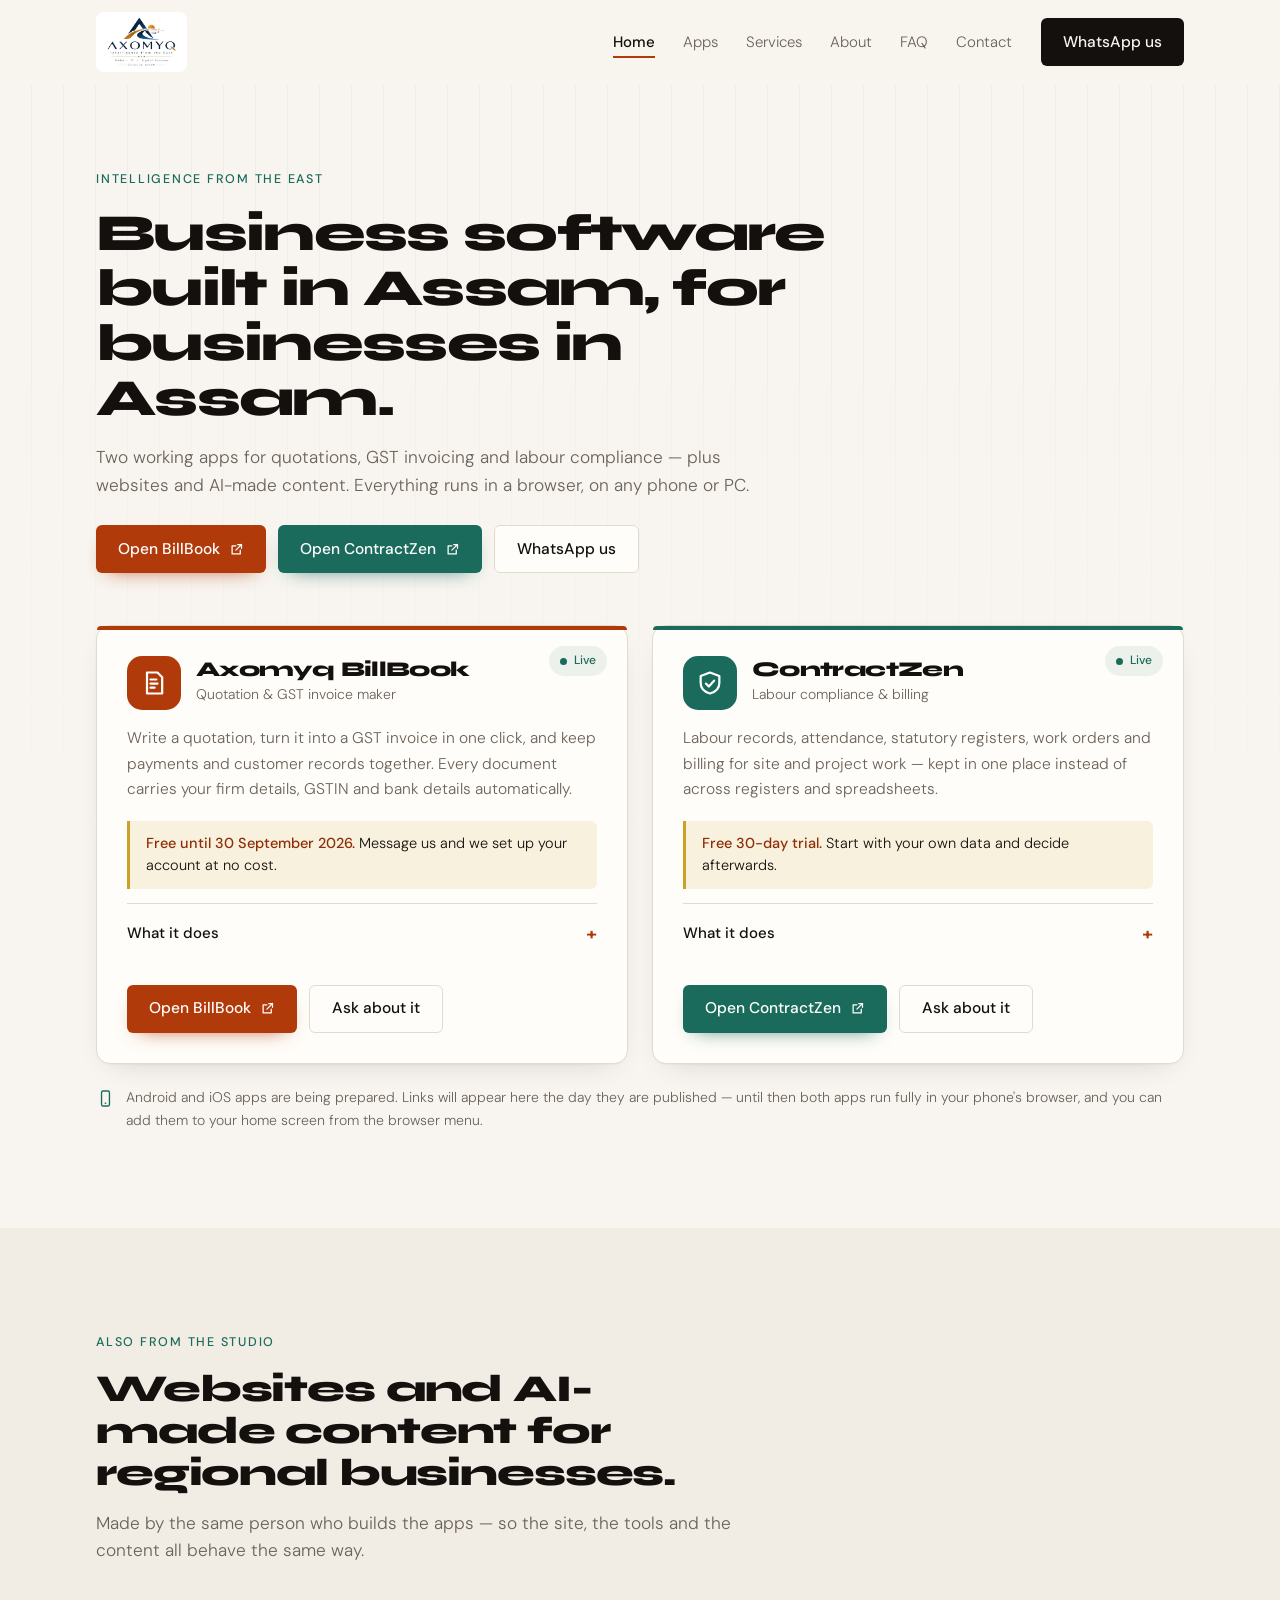
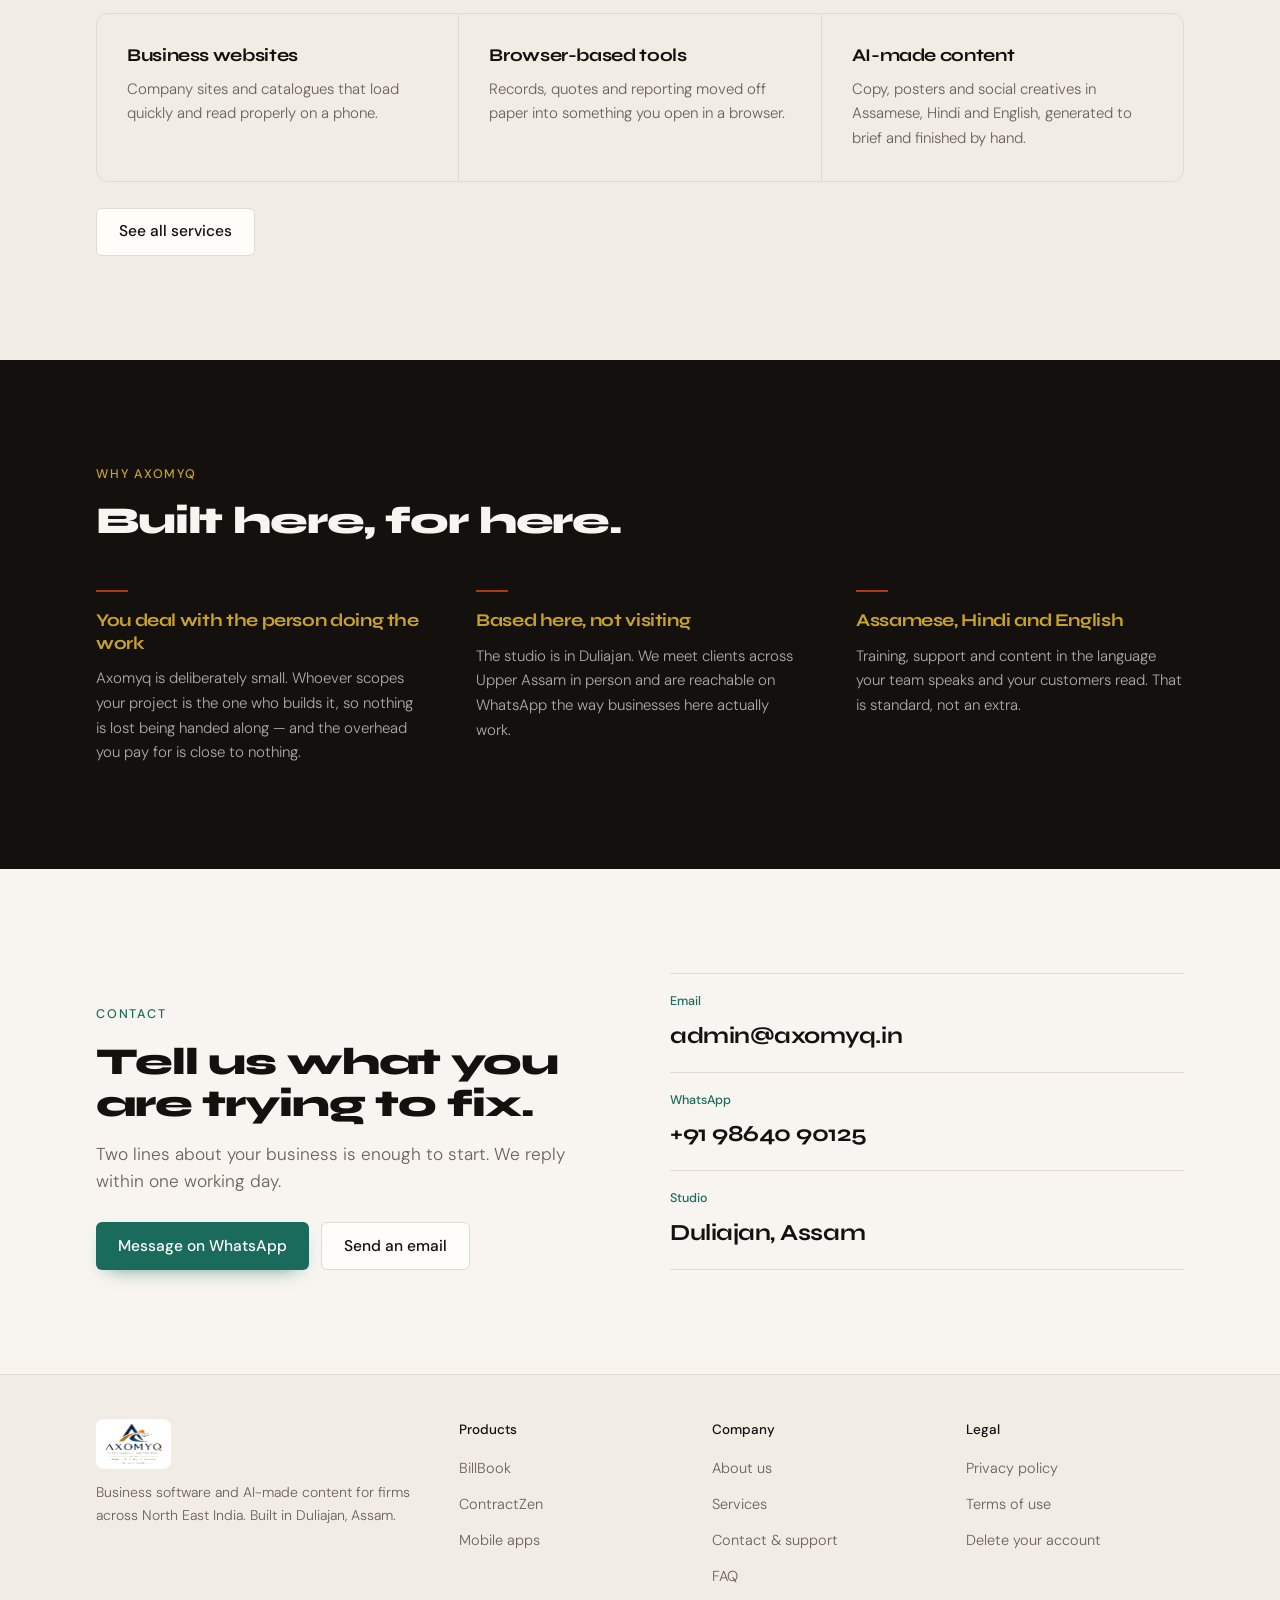
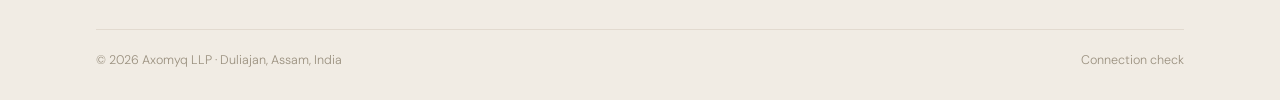
==== commit 3c406820: "Add files via upload" ====
--- a/index.html
+++ b/index.html
@@ -19,7 +19,7 @@
 <link rel="manifest" href="/site.webmanifest">
 <link rel="preload" href="/fonts/syne-latin-800-normal.woff2" as="font" type="font/woff2" crossorigin>
 <link rel="preload" href="/fonts/dm-sans-latin-300-normal.woff2" as="font" type="font/woff2" crossorigin>
-<link rel="stylesheet" href="/styles.css">
+<link rel="stylesheet" href="/styles.css?v=707179b6">
 </head>
 <body>
 <a class="skip" href="#main">Skip to content</a>
@@ -41,48 +41,18 @@
   <div class="menu-legal"><a href="/privacy">Privacy</a><a href="/terms">Terms</a><a href="/delete-account">Delete account</a><a href="/status">Connection check</a></div>
 </nav>
 <main id="main">
-<section class="hero"><div class="shell hero-in">
-  <div>
+<section class="hero"><div class="shell">
+  <div class="hero-copy">
     <span class="eyebrow rise">Intelligence from the East</span>
     <h1 class="title rise rise-2">Business software built in Assam, for businesses in Assam.</h1>
     <p class="lede rise rise-3">Two working apps for quotations, GST invoicing and labour compliance — plus websites and AI-made content. Everything runs in a browser, on any phone or PC.</p>
     <div class="btn-row rise rise-4">
       <a class="btn btn-primary" href="https://app.axomyq.in" target="_blank" rel="noopener noreferrer">Open BillBook <svg viewBox="0 0 24 24" aria-hidden="true"><path d="M14 4h6v6M20 4l-9 9M18 13v6H5V6h6"/></svg></a>
       <a class="btn btn-teal" href="https://contractzen.axomyq.in/" target="_blank" rel="noopener noreferrer">Open ContractZen <svg viewBox="0 0 24 24" aria-hidden="true"><path d="M14 4h6v6M20 4l-9 9M18 13v6H5V6h6"/></svg></a>
+      <a class="btn btn-line" href="https://wa.me/919864090125" target="_blank" rel="noopener noreferrer">WhatsApp us</a>
     </div>
-    <p class="trust rise rise-5"><span><i></i>BillBook free until 30 Sept 2026</span><span><i></i>ContractZen 30-day trial</span><span><i></i>Duliajan, Assam</span></p>
   </div>
-  <div class="rise rise-3"><svg class="hero-art" viewBox="0 0 520 420" role="img" aria-label="An invoice and an attendance register">
-<defs><pattern id="wv" width="18" height="8" patternUnits="userSpaceOnUse"><path d="M9 0l4 4-4 4-4-4z" fill="#B03A0A" opacity=".5"/></pattern></defs>
-<rect x="34" y="76" width="292" height="316" rx="14" fill="#FFFDF9" stroke="#E2DACF"/>
-<rect x="34" y="76" width="292" height="8" fill="url(#wv)"/>
-<rect x="62" y="110" width="118" height="13" rx="3" fill="#14100D"/><rect x="62" y="133" width="76" height="8" rx="2" fill="#C8BFAA"/>
-<rect x="234" y="108" width="64" height="22" rx="11" fill="#EDF1EC"/><circle cx="246" cy="119" r="4" fill="#1A6B5C"/><rect x="256" y="115" width="32" height="8" rx="2" fill="#1A6B5C"/>
-<g fill="#E2DACF"><rect x="62" y="170" width="236" height="1"/><rect x="62" y="206" width="236" height="1"/><rect x="62" y="242" width="236" height="1"/><rect x="62" y="278" width="236" height="1"/></g>
-<g fill="#6B6259"><rect x="62" y="182" width="126" height="9" rx="2"/><rect x="62" y="218" width="100" height="9" rx="2"/><rect x="62" y="254" width="138" height="9" rx="2"/></g>
-<g fill="#14100D"><rect x="250" y="182" width="48" height="9" rx="2"/><rect x="250" y="218" width="48" height="9" rx="2"/><rect x="250" y="254" width="48" height="9" rx="2"/></g>
-<rect x="62" y="304" width="236" height="1" fill="#14100D"/><rect x="62" y="322" width="66" height="9" rx="2" fill="#6B6259"/><rect x="202" y="318" width="96" height="18" rx="4" fill="#B03A0A"/>
-<rect x="62" y="356" width="142" height="22" rx="5" fill="#14100D"/>
-<g class="float-a"><rect x="236" y="150" width="264" height="222" rx="14" fill="#FFFDF9" stroke="#1A6B5C" stroke-opacity=".4"/>
-<rect x="236" y="150" width="264" height="8" rx="0" fill="#1A6B5C"/>
-<rect x="260" y="180" width="104" height="12" rx="3" fill="#14100D"/>
-<g fill="#6B6259"><rect x="260" y="214" width="56" height="8" rx="2"/><rect x="260" y="248" width="56" height="8" rx="2"/><rect x="260" y="282" width="56" height="8" rx="2"/><rect x="260" y="316" width="56" height="8" rx="2"/></g>
-<g><rect x="334" y="206" width="22" height="22" rx="5" fill="#1A6B5C"/><rect x="362" y="206" width="22" height="22" rx="5" fill="#1A6B5C"/><rect x="390" y="206" width="22" height="22" rx="5" fill="#1A6B5C"/><rect x="418" y="206" width="22" height="22" rx="5" fill="#E2DACF"/><rect x="446" y="206" width="22" height="22" rx="5" fill="#1A6B5C"/>
-<rect x="334" y="240" width="22" height="22" rx="5" fill="#1A6B5C"/><rect x="362" y="240" width="22" height="22" rx="5" fill="#C9A227"/><rect x="390" y="240" width="22" height="22" rx="5" fill="#1A6B5C"/><rect x="418" y="240" width="22" height="22" rx="5" fill="#1A6B5C"/><rect x="446" y="240" width="22" height="22" rx="5" fill="#1A6B5C"/>
-<rect x="334" y="274" width="22" height="22" rx="5" fill="#1A6B5C"/><rect x="362" y="274" width="22" height="22" rx="5" fill="#1A6B5C"/><rect x="390" y="274" width="22" height="22" rx="5" fill="#E2DACF"/><rect x="418" y="274" width="22" height="22" rx="5" fill="#1A6B5C"/><rect x="446" y="274" width="22" height="22" rx="5" fill="#C9A227"/>
-<rect x="334" y="308" width="22" height="22" rx="5" fill="#1A6B5C"/><rect x="362" y="308" width="22" height="22" rx="5" fill="#1A6B5C"/><rect x="390" y="308" width="22" height="22" rx="5" fill="#1A6B5C"/><rect x="418" y="308" width="22" height="22" rx="5" fill="#1A6B5C"/><rect x="446" y="308" width="22" height="22" rx="5" fill="#E2DACF"/></g>
-<rect x="260" y="344" width="192" height="8" rx="2" fill="#C8BFAA"/></g>
-<path class="float-b" d="M104 44 l7 7 -7 7 -7 -7z" fill="#C9A227"/>
-<path class="float-b" d="M486 108 l6 6 -6 6 -6 -6z" fill="#B03A0A"/>
-<path class="float-a" d="M498 66 l4.5 4.5 -4.5 4.5 -4.5 -4.5z" fill="#1A6B5C"/>
-</svg></div>
-</div></section>
-
-<section class="band tint" id="products"><div class="shell">
-  <div class="band-head reveal"><span class="eyebrow">Our applications</span>
-    <h2 class="title">Two apps. One login each. Nothing to install.</h2>
-    <p class="lede">Open either one straight from here. Tap “What it does” on a card to see the full feature list.</p></div>
-  <div class="reveal"><div class="apps stagger"><article class="app billbook" id="billbook">
+  <div class="apps hero-apps rise rise-5"><article class="app billbook" id="billbook">
   <span class="badge"><span class="dot"></span>Live</span>
   <div class="app-head">
     <span class="app-icon billbook-bg"><svg viewBox="0 0 24 24" aria-hidden="true"><path d="M6 3h9l4 4v14H6z"/><path d="M9 9h5M9 12.5h6M9 16h3.5"/></svg></span>
@@ -108,10 +78,11 @@
     <a class="btn btn-teal" href="https://contractzen.axomyq.in/" target="_blank" rel="noopener noreferrer">Open ContractZen <svg viewBox="0 0 24 24" aria-hidden="true"><path d="M14 4h6v6M20 4l-9 9M18 13v6H5V6h6"/></svg></a>
     <a class="btn btn-line" href="https://wa.me/919864090125" target="_blank" rel="noopener noreferrer">Ask about it</a>
   </div>
-</article></div><p class="note"><svg viewBox="0 0 24 24" aria-hidden="true" stroke="currentColor"><rect x="7" y="2.5" width="10" height="19" rx="2"/><path d="M11 18h2"/></svg><span>Android and iOS apps are being prepared. Links will appear here the day they are published — until then both apps run fully in your phone's browser, and you can add them to your home screen from the browser menu.</span></p></div>
+</article></div>
+  <p class="note"><svg viewBox="0 0 24 24" width="19" height="19" aria-hidden="true" stroke="currentColor"><rect x="7" y="2.5" width="10" height="19" rx="2"/><path d="M11 18h2"/></svg><span>Android and iOS apps are being prepared. Links will appear here the day they are published — until then both apps run fully in your phone's browser, and you can add them to your home screen from the browser menu.</span></p>
 </div></section>
 
-<section class="band"><div class="shell">
+<section class="band tint"><div class="shell">
   <div class="band-head reveal"><span class="eyebrow">Also from the studio</span>
     <h2 class="title">Websites and AI-made content for regional businesses.</h2>
     <p class="lede">Made by the same person who builds the apps — so the site, the tools and the content all behave the same way.</p></div>
@@ -160,6 +131,6 @@
     <div class="legal"><span>© 2026 Axomyq LLP · Duliajan, Assam, India</span><span><a href="/status">Connection check</a></span></div>
   </div>
 </footer>
-<script src="/main.js" defer></script>
+<script src="/main.js?v=c68e80d4" defer></script>
 </body>
 </html>
--- a/styles.css
+++ b/styles.css
@@ -125,16 +125,14 @@
 .hero::before{content:"";position:absolute;inset:0;pointer-events:none;
   background-image:repeating-linear-gradient(90deg,transparent 0 31px,rgba(26,107,92,.07) 31px 32px);
   -webkit-mask-image:linear-gradient(180deg,rgba(0,0,0,.75),transparent 72%);mask-image:linear-gradient(180deg,rgba(0,0,0,.75),transparent 72%)}
-.hero-in{position:relative;z-index:1;display:grid;gap:36px;grid-template-columns:1fr;align-items:center}
-@media (min-width:940px){.hero-in{grid-template-columns:1.02fr .98fr;gap:56px}}
+.hero .shell{position:relative;z-index:1}
+.hero-copy{max-width:760px}
+.hero-apps{margin-top:40px}
+@media (min-width:700px){.hero-apps{margin-top:52px}}
 .hero .lede{margin-top:18px}
 .trust{display:flex;flex-wrap:wrap;gap:8px 20px;margin-top:22px;font-size:13.5px;color:var(--clay)}
 .trust span{display:inline-flex;align-items:center;gap:8px}
 .trust i{width:8px;height:8px;transform:rotate(45deg);background:var(--muga);flex:none}
-.hero-art{width:100%;height:auto;filter:drop-shadow(0 22px 44px rgba(20,16,13,.14))}
-.float-a{animation:floaty 7s ease-in-out infinite}
-.float-b{animation:floaty 9s ease-in-out infinite reverse}
-@keyframes floaty{0%,100%{transform:translateY(0)}50%{transform:translateY(-9px)}}
 
 /* load-in stagger */
 .rise{animation:rise .65s cubic-bezier(.22,.7,.3,1) both}
@@ -142,14 +140,14 @@
 @keyframes rise{from{opacity:0;transform:translateY(18px)}to{opacity:1;transform:none}}
 
 /* scroll reveal */
-.reveal{opacity:0;transform:translateY(22px);transition:opacity .7s ease,transform .7s cubic-bezier(.22,.7,.3,1)}
-.reveal.in{opacity:1;transform:none}
-.reveal.in .stagger > *{animation:rise .6s cubic-bezier(.22,.7,.3,1) both}
-.reveal.in .stagger > *:nth-child(2){animation-delay:.09s}
-.reveal.in .stagger > *:nth-child(3){animation-delay:.18s}
-.reveal.in .stagger > *:nth-child(4){animation-delay:.27s}
-.reveal.in .stagger > *:nth-child(5){animation-delay:.36s}
-.reveal.in .stagger > *:nth-child(6){animation-delay:.45s}
+.js .reveal{opacity:0;transform:translateY(22px);transition:opacity .7s ease,transform .7s cubic-bezier(.22,.7,.3,1)}
+.js .reveal.in{opacity:1;transform:none}
+.js .reveal.in .stagger > *{animation:rise .6s cubic-bezier(.22,.7,.3,1) both}
+.js .reveal.in .stagger > *:nth-child(2){animation-delay:.09s}
+.js .reveal.in .stagger > *:nth-child(3){animation-delay:.18s}
+.js .reveal.in .stagger > *:nth-child(4){animation-delay:.27s}
+.js .reveal.in .stagger > *:nth-child(5){animation-delay:.36s}
+.js .reveal.in .stagger > *:nth-child(6){animation-delay:.45s}
 
 /* ---------- app cards ---------- */
 .apps{display:grid;gap:16px;grid-template-columns:1fr}
@@ -263,14 +261,14 @@
 
 /* ---------- fallbacks & preferences ---------- */
 @supports not (display:grid){
-  .hero-in,.apps,.grid,.why,.contact,.foot-in{display:block}
+  .apps,.grid,.why,.contact,.foot-in{display:block}
   .apps > *,.grid > *,.why > *{margin-bottom:16px}
 }
 @media (prefers-reduced-motion:reduce){
   html{scroll-behavior:auto}
-  .rise,.float-a,.float-b,.dot,.menu{animation:none}
-  .reveal{opacity:1;transform:none;transition:none}
-  .reveal.in .stagger > *{animation:none}
+  .rise,.dot,.menu{animation:none}
+  .js .reveal{opacity:1;transform:none;transition:none}
+  .js .reveal.in .stagger > *{animation:none}
   .btn,.app,.chan,.nav a::after,.faq summary::after{transition:none}
   .btn:hover,.app:hover{transform:none}
 }
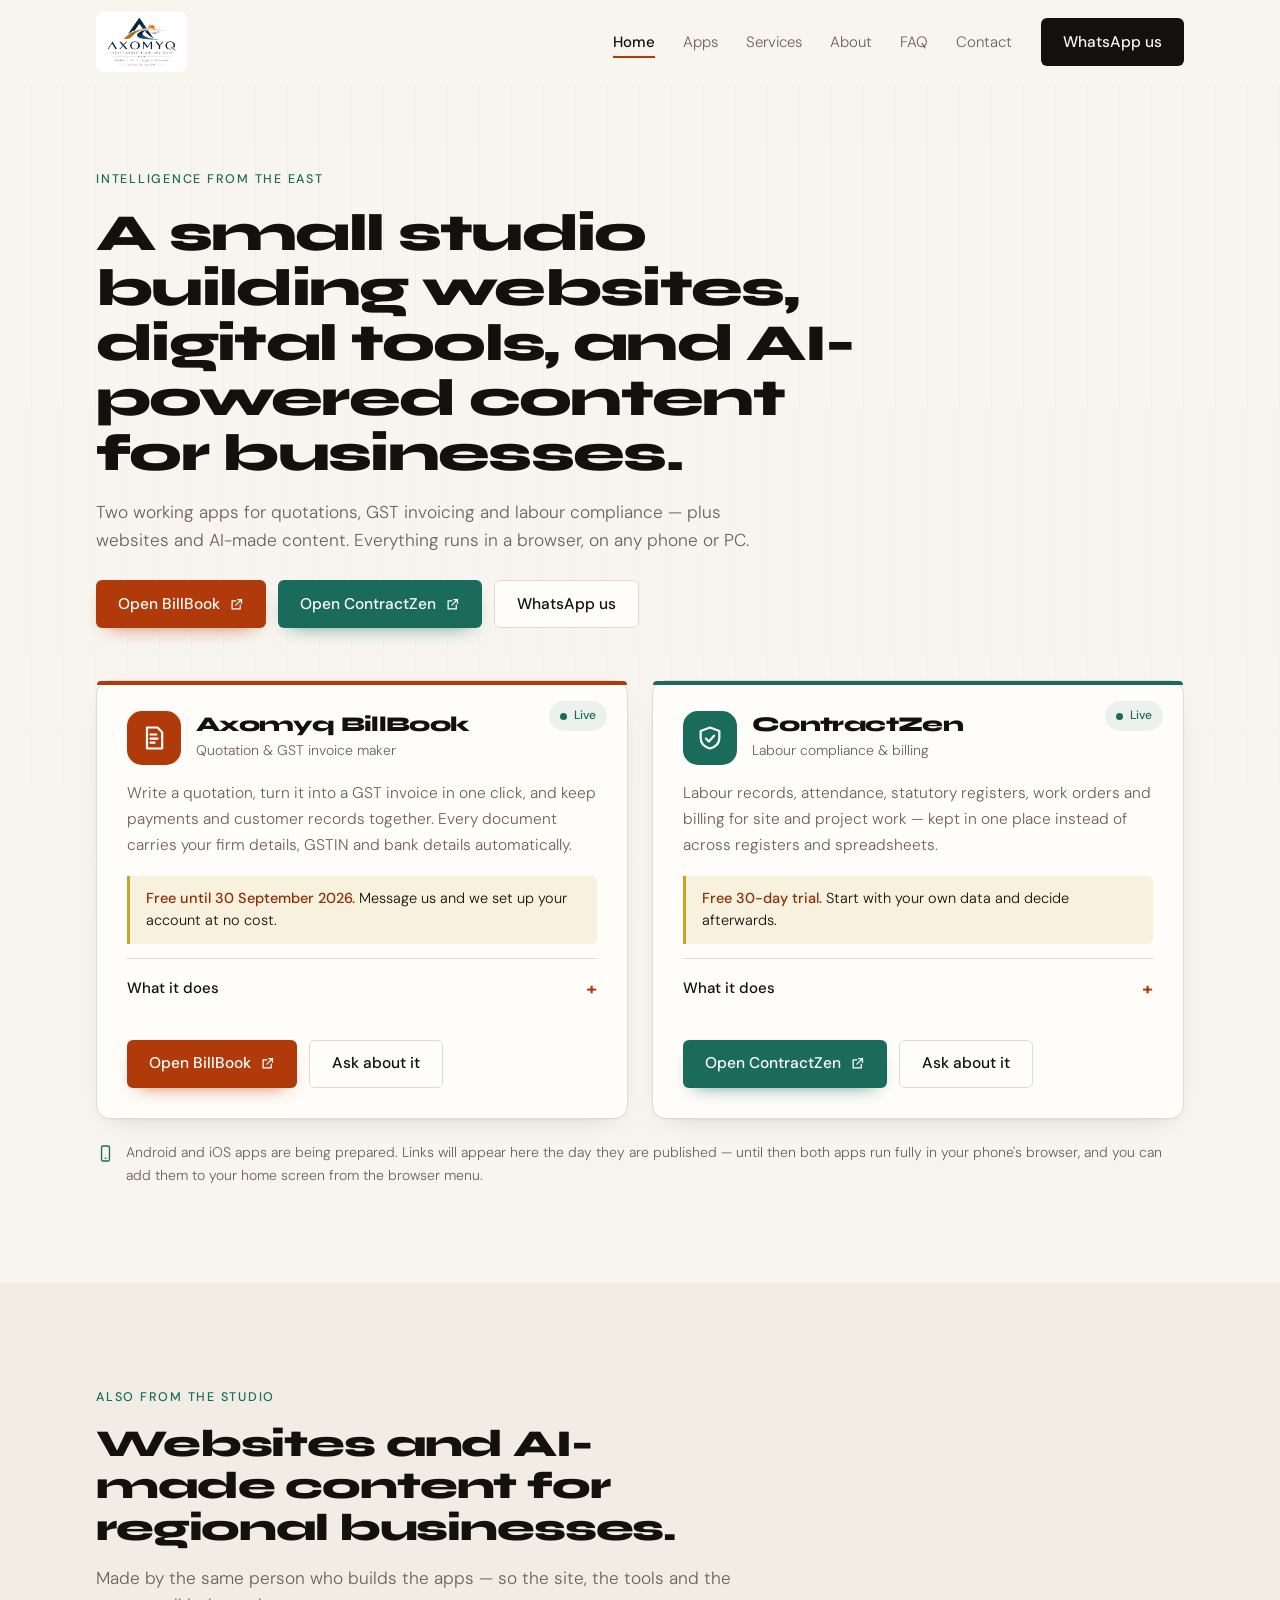
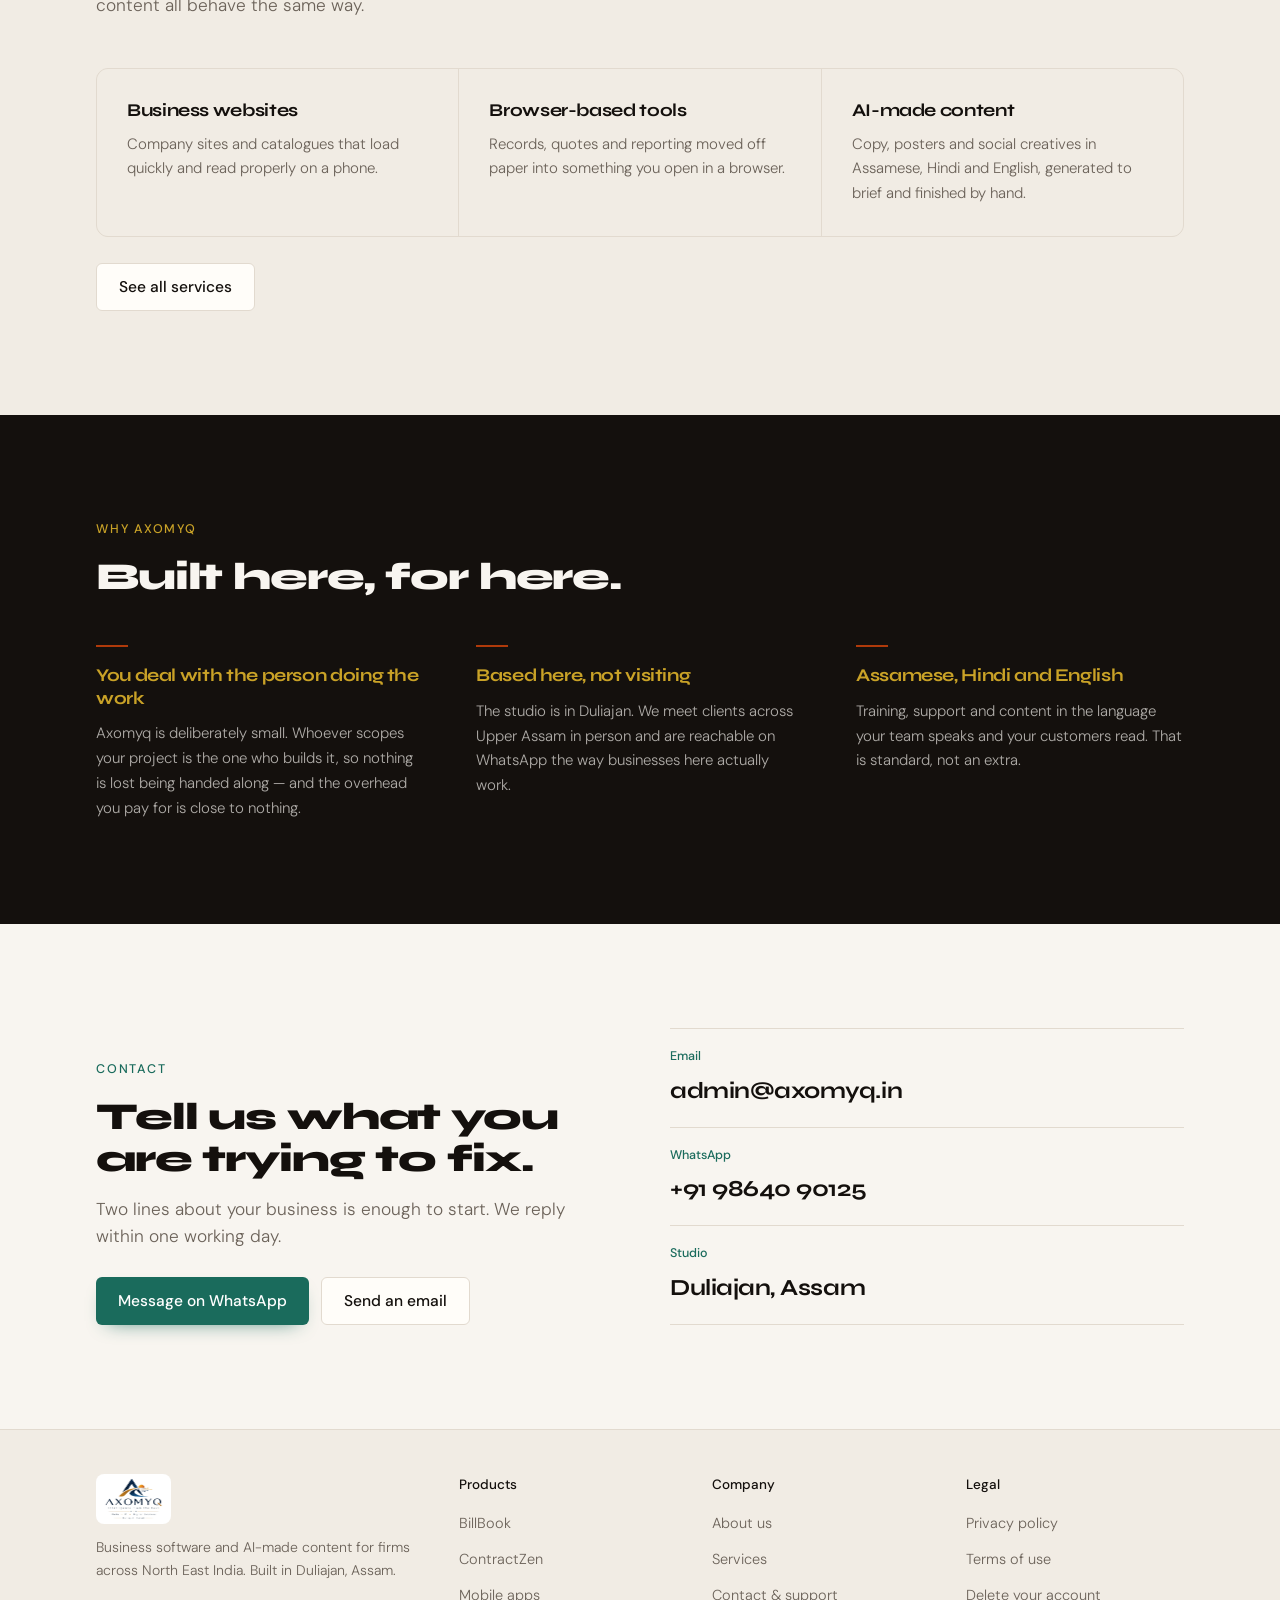
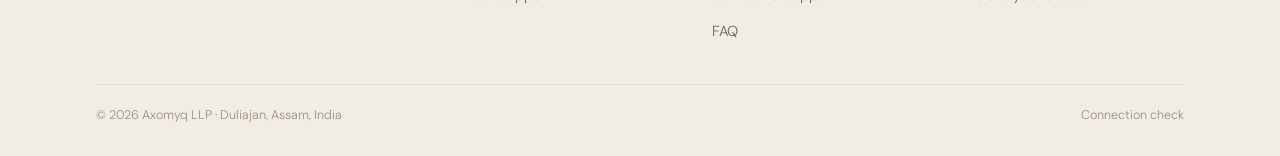
==== commit d89c545f: "Update hero title in index.html" ====
--- a/index.html
+++ b/index.html
@@ -19,7 +19,7 @@
 <link rel="manifest" href="/site.webmanifest">
 <link rel="preload" href="/fonts/syne-latin-800-normal.woff2" as="font" type="font/woff2" crossorigin>
 <link rel="preload" href="/fonts/dm-sans-latin-300-normal.woff2" as="font" type="font/woff2" crossorigin>
-<link rel="stylesheet" href="/styles.css?v=707179b6">
+<link rel="stylesheet" href="/styles.css?v=a116f3fe">
 </head>
 <body>
 <a class="skip" href="#main">Skip to content</a>
@@ -44,7 +44,7 @@
 <section class="hero"><div class="shell">
   <div class="hero-copy">
     <span class="eyebrow rise">Intelligence from the East</span>
-    <h1 class="title rise rise-2">Business software built in Assam, for businesses in Assam.</h1>
+    <h1 class="title rise rise-2">A small studio building websites, digital tools, and AI-powered content for businesses.</h1>
     <p class="lede rise rise-3">Two working apps for quotations, GST invoicing and labour compliance — plus websites and AI-made content. Everything runs in a browser, on any phone or PC.</p>
     <div class="btn-row rise rise-4">
       <a class="btn btn-primary" href="https://app.axomyq.in" target="_blank" rel="noopener noreferrer">Open BillBook <svg viewBox="0 0 24 24" aria-hidden="true"><path d="M14 4h6v6M20 4l-9 9M18 13v6H5V6h6"/></svg></a>
--- a/styles.css
+++ b/styles.css
@@ -71,7 +71,7 @@
 @media (max-width:479px){.btn-row .btn{flex:1 1 100%}}
 
 /* ---------- header ---------- */
-.site-head{position:sticky;top:0;z-index:60;background:rgba(248,245,240,.92);border-bottom:1px solid transparent;transition:box-shadow .25s ease,border-color .25s ease}
+.site-head{position:sticky;top:0;z-index:60;background:rgba(248,245,240,.92);border-bottom:1px solid transparent;transition:box-shadow .25s ease,border-color .25s ease;padding-top:env(safe-area-inset-top)}
 @supports (backdrop-filter:blur(12px)) or (-webkit-backdrop-filter:blur(12px)){
   .site-head{background:rgba(248,245,240,.78);-webkit-backdrop-filter:saturate(160%) blur(12px);backdrop-filter:saturate(160%) blur(12px)}
 }
@@ -101,7 +101,7 @@
 }
 
 /* mobile menu panel */
-.menu{position:fixed;left:0;right:0;top:var(--head);bottom:0;z-index:55;background:var(--rice);padding:12px var(--pad) 32px;overflow-y:auto;animation:menuIn .22s ease both}
+.menu{position:fixed;left:0;right:0;top:calc(var(--head) + env(safe-area-inset-top));bottom:0;z-index:55;background:var(--rice);padding:12px var(--pad) 32px;overflow-y:auto;animation:menuIn .22s ease both}
 @keyframes menuIn{from{opacity:0;transform:translateY(-8px)}to{opacity:1;transform:none}}
 .menu a{display:flex;align-items:center;justify-content:space-between;gap:12px;padding:16px 2px;border-bottom:1px solid var(--line);font-family:var(--display);font-weight:700;font-size:21px;letter-spacing:-.02em;text-decoration:none;min-height:56px}
 .menu a small{font-family:var(--body);font-weight:300;font-size:13px;color:var(--clay);letter-spacing:0;text-align:right}
